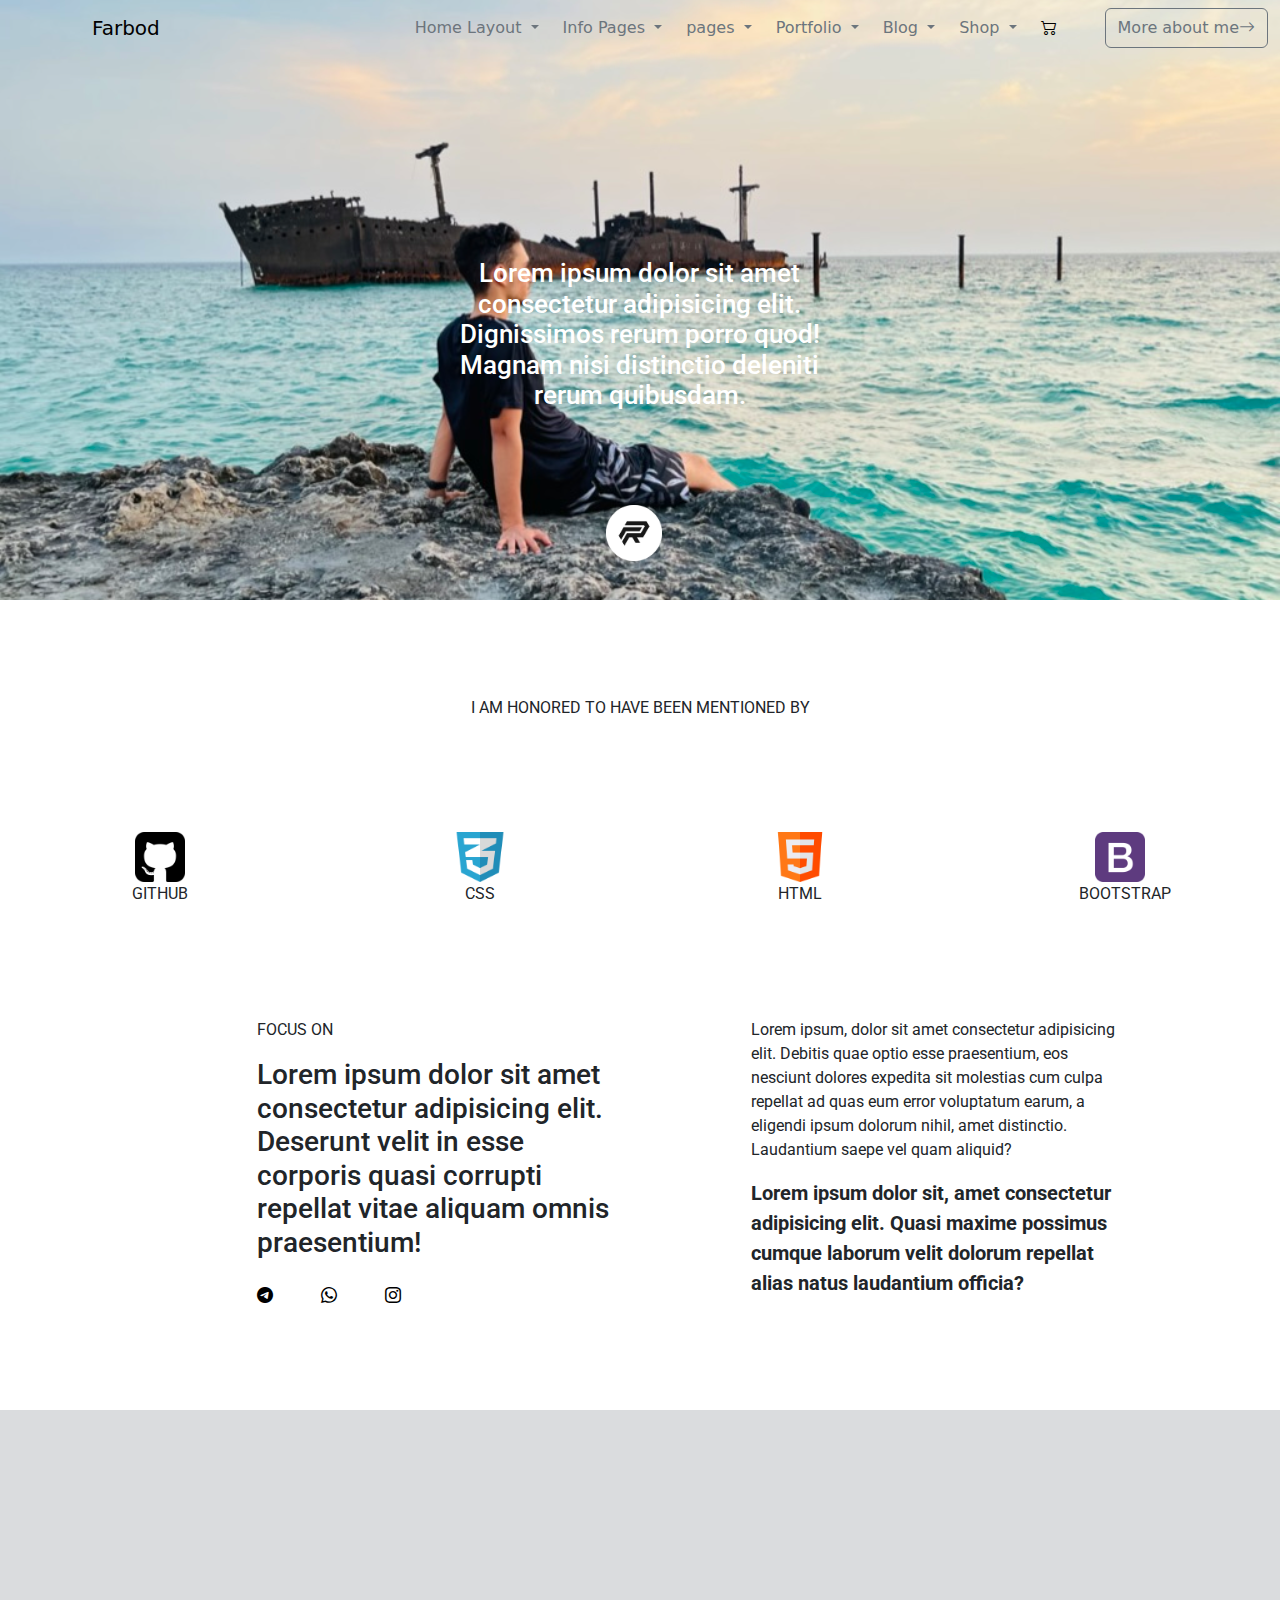
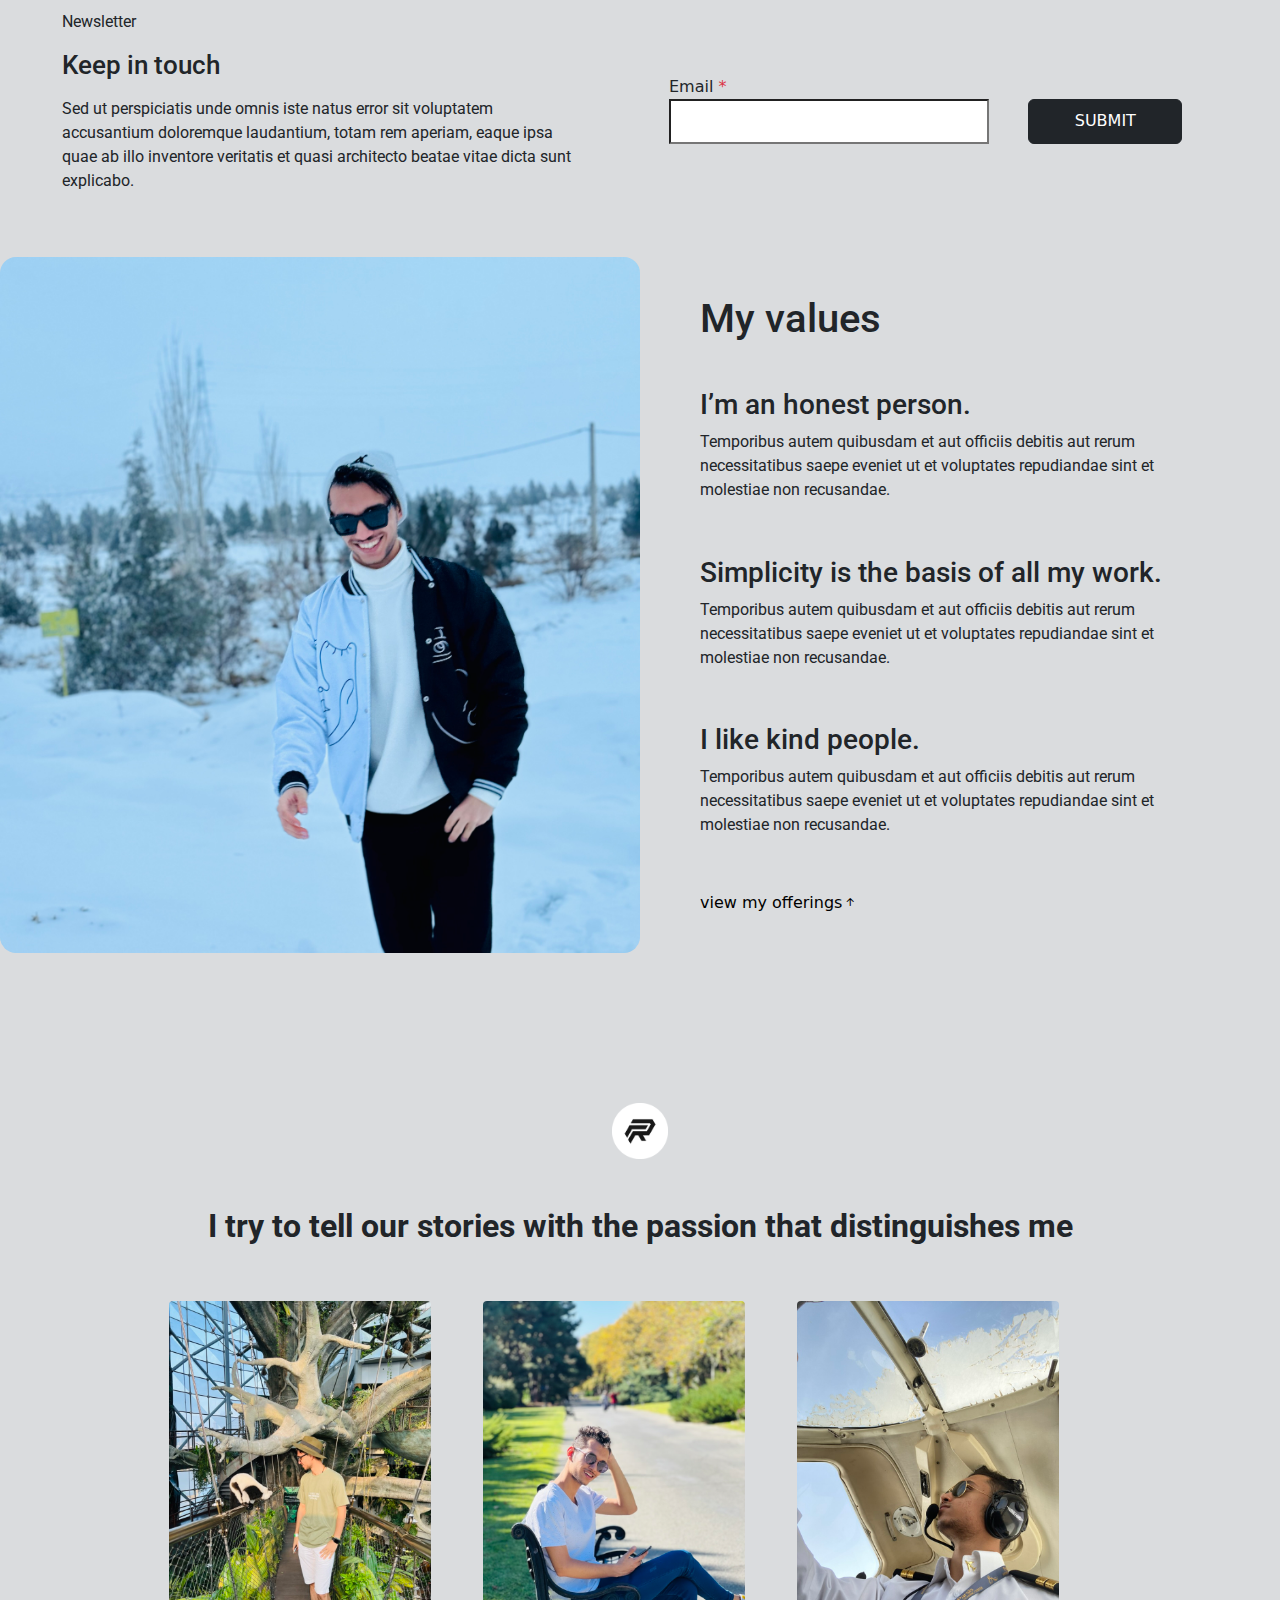
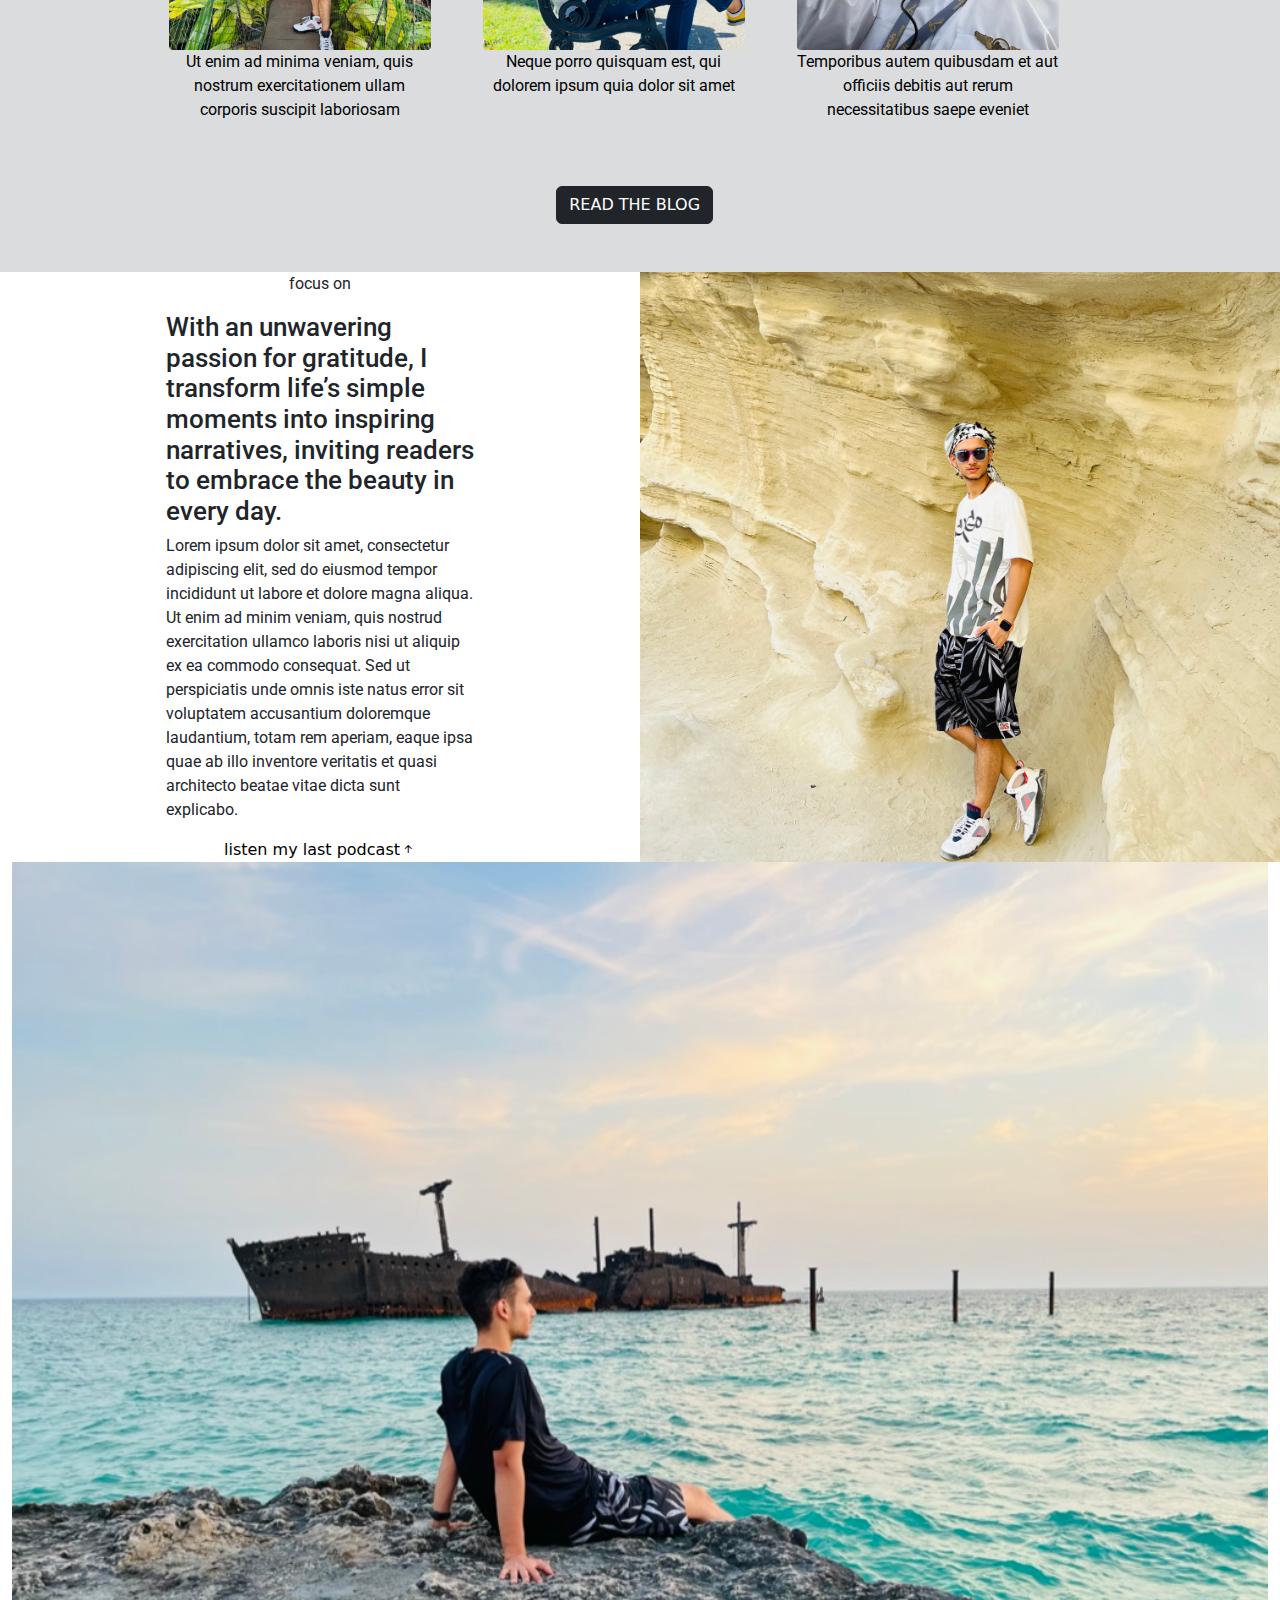
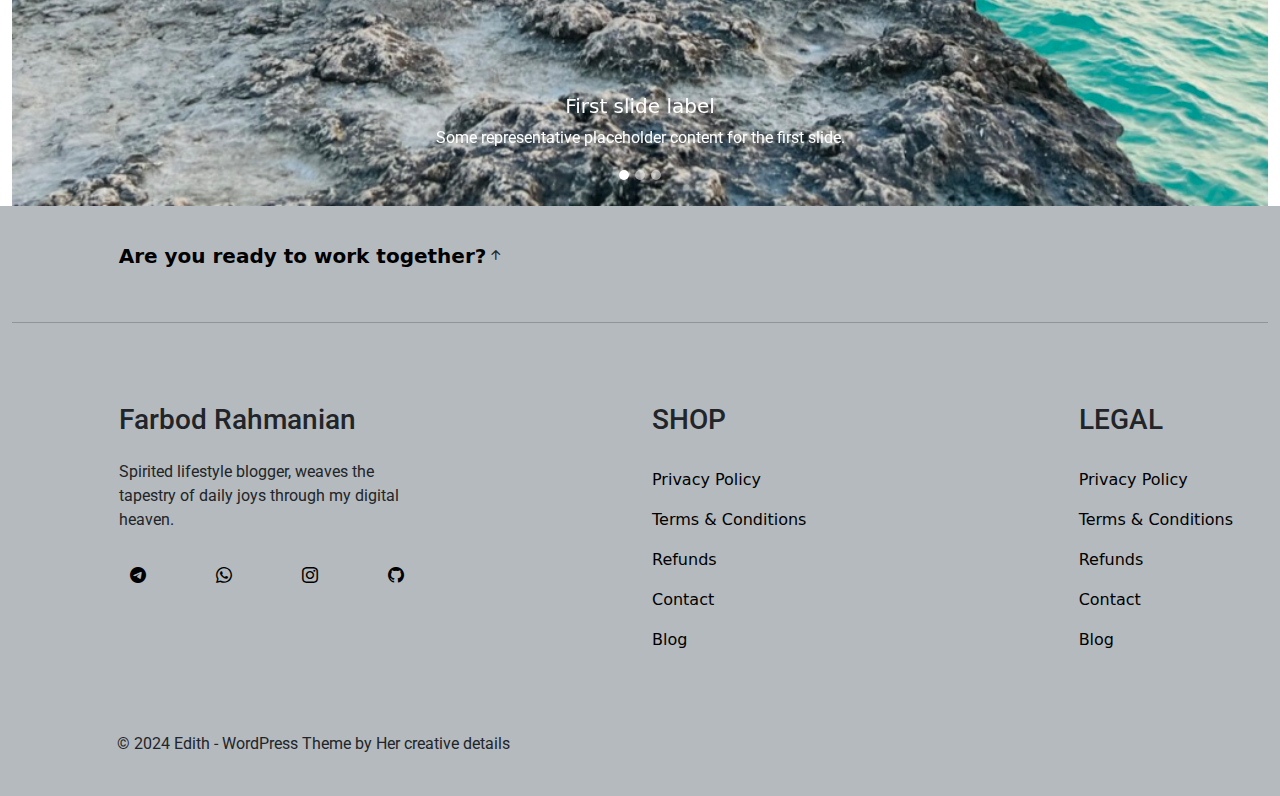
==== index.html @ 090a4eac "Edit Nav Section" ====
<!DOCTYPE html>
<html lang="en">

<head>
    <meta charset="UTF-8">
    <meta name="viewport" content="width=device-width, initial-scale=1.0">
    <title>Farbod</title>
    <link href="https://cdn.jsdelivr.net/npm/bootstrap@5.3.3/dist/css/bootstrap.min.css" rel="stylesheet"
        integrity="sha384-QWTKZyjpPEjISv5WaRU9OFeRpok6YctnYmDr5pNlyT2bRjXh0JMhjY6hW+ALEwIH" crossorigin="anonymous">
    <script src="https://cdn.jsdelivr.net/npm/bootstrap@5.3.3/dist/js/bootstrap.bundle.min.js"
        integrity="sha384-YvpcrYf0tY3lHB60NNkmXc5s9fDVZLESaAA55NDzOxhy9GkcIdslK1eN7N6jIeHz"
        crossorigin="anonymous"></script>
    <link rel="stylesheet" href="css/index.css">
    <link rel="preconnect" href="https://fonts.googleapis.com">
    <link rel="preconnect" href="https://fonts.gstatic.com" crossorigin>
    <link rel="stylesheet" href="https://cdn.jsdelivr.net/npm/bootstrap-icons@1.11.3/font/bootstrap-icons.min.css">
    <link
        href="https://fonts.googleapis.com/css2?family=Roboto:ital,wght@0,100;0,300;0,400;0,500;0,700;0,900;1,100;1,300;1,400;1,500;1,700;1,900&display=swap"
        rel="stylesheet">
</head>

<body>
    <div class="container-fluid px-0">
        <div class="row mx-0 img-background">
            <div class="col-12 px-0">
                <nav class="navbar navbar-expand-lg ">
                    <div class="container-fluid">
                        <a class="navbar-brand custom-margin" href="#">Farbod</a>
                        <button class="navbar-toggler" type="button" data-bs-toggle="collapse"
                            data-bs-target="#navbarSupportedContent" aria-controls="navbarSupportedContent"
                            aria-expanded="false" aria-label="Toggle navigation">
                            <span class="navbar-toggler-icon"></span>
                        </button>
                        <div class="collapse navbar-collapse" id="navbarSupportedContent">
                            <ul class="navbar-nav ms-auto mb-2 mb-lg-0">
                                <li class="nav-item dropdown">
                                    <a class="nav-link dropdown-toggle ms-2 text-secondary" href="#" role="button"
                                        data-bs-toggle="dropdown" aria-expanded="false">
                                        Home Layout
                                    </a>
                                    <ul class="dropdown-menu">
                                        <li><a class="dropdown-item" href="#">Home page(Template 1)</a></li>
                                        <li><a class="dropdown-item" href="#">Home page(Template 2)</a></li>
                                    </ul>
                                </li>
                                <li class="nav-item dropdown">
                                    <a class="nav-link dropdown-toggle ms-2 text-secondary" href="#" role="button"
                                        data-bs-toggle="dropdown" aria-expanded="false">
                                        Info Pages
                                    </a>
                                    <ul class="dropdown-menu">
                                        <li><a class="dropdown-item" href="#">About(Template 1)</a></li>
                                        <li><a class="dropdown-item" href="pages/page2.html">About(Template 2)</a></li>
                                        <li><a class="dropdown-item" href="#">Contact</a></li>
                                    </ul>
                                </li>
                                <li class="nav-item dropdown">
                                    <a class="nav-link dropdown-toggle ms-2 text-secondary" href="#" role="button"
                                        data-bs-toggle="dropdown" aria-expanded="false">
                                        pages
                                    </a>
                                    <ul class="dropdown-menu">
                                        <li><a class="dropdown-item" href="#">SERVICES</a></li>
                                        <li><a class="dropdown-item" href="#">Podcast</a></li>
                                        <li><a class="dropdown-item" href="#">Freebies</a></li>
                                        <li><a class="dropdown-item" href="#">Coming Soon</a></li>
                                        <li><a class="dropdown-item" href="#">FAQs</a></li>
                                        <li><a class="dropdown-item" href="#">Instagram Link</a></li>
                                        <li><a class="dropdown-item" href="#">Newsletter</a></li>
                                        <li><a class="dropdown-item" href="#">Testimonials</a></li>
                                        <li><a class="dropdown-item" href="#">Price List</a></li>
                                    </ul>
                                </li>
                                <li class="nav-item dropdown">
                                    <a class="nav-link dropdown-toggle ms-2 text-secondary" href="#" role="button"
                                        data-bs-toggle="dropdown" aria-expanded="false">
                                        Portfolio
                                    </a>
                                    <ul class="dropdown-menu">
                                        <li><a class="dropdown-item" href="#">Portfolio Archive Layout</a></li>
                                        <li><a class="dropdown-item" href="#">Single Project Layout</a></li>
                                    </ul>
                                </li>
                                <li class="nav-item dropdown">
                                    <a class="nav-link dropdown-toggle ms-2 text-secondary" href="#" role="button"
                                        data-bs-toggle="dropdown" aria-expanded="false">
                                        Blog
                                    </a>
                                    <ul class="dropdown-menu">
                                        <li><a class="dropdown-item" href="#">Post Archive Layout</a></li>
                                        <li><a class="dropdown-item" href="#">Single Post Layout</a></li>
                                    </ul>
                                </li>
                                <li class="nav-item dropdown">
                                    <a class="nav-link dropdown-toggle ms-2 text-secondary" href="#" role="button"
                                        data-bs-toggle="dropdown" aria-expanded="false">
                                        Shop
                                    </a>
                                    <ul class="dropdown-menu">
                                        <li><a class="dropdown-item" href="#">Product Archive Layout</a></li>
                                        <li><a class="dropdown-item" href="#">Single Product Layout</a></li>
                                        <li><a class="dropdown-item" href="#">My Account</a></li>
                                        <li><a class="dropdown-item" href="#">CheckOut</a></li>
                                        <li><a class="dropdown-item" href="#">Cart</a></li>
                                    </ul>
                                </li>
                                <a href="#" class="mt-2"><i class="bi bi-cart2 mt-2 ms-3"></i></a>
                                <button type="button" class="btn btn-outline-secondary ms-5">More about me<i
                                        class="bi bi-arrow-right"></i>
                                </button>
                            </ul>
                        </div>
                    </div>
                </nav>
            </div>
            <div class="col-4 offset-4 d-flex flex-column pt-5 justify-content-evenly">
                <h2 class="text-center text-white">Lorem ipsum
                    dolor sit amet consectetur adipisicing elit.
                    Dignissimos rerum
                    porro quod! Magnam nisi distinctio deleniti rerum quibusdam.
                </h2>
                <div class=" col-7 offset-5 pt-5">
                    <img src="images/2.png" class="img-logo">
                </div>
            </div>
        </div>
    </div>
    <div class="container-fluid">
        <div class="row d-flex justify-content-around text-center">
            <div class="col-12 py-5 my-5 text-center">
                <p class="text-center">I AM HONORED TO HAVE BEEN MENTIONED BY</p>
            </div>
            <div class="col-1">
                <img src="images/github-sign.png" class="icon-px px-icon">
                <p>GITHUB</p>
            </div>
            <div class="col-1 justify-content-center">
                <img src="images/text.png" class="icon-px px-icon">
                <p>CSS</p>
            </div>
            <div class="col-1">
                <img src="images/html.png" class="icon-px px-icon">
                <p>HTML</p>
            </div>
            <div class="col-1">
                <img src="images/bootstrap.png" class="icon-px px-icon">
                <p>BOOTSTRAP</p>
            </div>
        </div>
    </div>
    <div class="container-fluid">
        <div class="row px-5 py-5 my-5">
            <div class="col-4 offset-2">
                <p>FOCUS ON</p>
                <h3>Lorem ipsum dolor sit amet consectetur adipisicing elit. Deserunt velit in esse corporis quasi
                    corrupti repellat vitae aliquam omnis praesentium!</h3>
                <div class="col-12 d-flex">
                    <a href="#" class="mt-3 text-black"><i class="bi bi-telegram"></i></a>
                    <a href="#" class="ms-5 mt-3 text-black"><i class="bi bi-whatsapp"></i></a>
                    <a href="#" class="ms-5 mt-3 text-black"><i class="bi bi-instagram"></i></a>
                </div>
            </div>
            <div class="col-4 offset-1">
                <p>Lorem ipsum, dolor sit amet consectetur adipisicing elit. Debitis quae optio esse praesentium, eos
                    nesciunt dolores expedita sit molestias cum culpa repellat ad quas eum error voluptatum earum, a
                    eligendi ipsum dolorum nihil, amet distinctio. Laudantium saepe vel quam aliquid?</p>
                <p class="fw-bold fs-5">Lorem ipsum dolor sit, amet consectetur adipisicing elit. Quasi maxime possimus
                    cumque laborum velit dolorum repellat alias natus laudantium officia?</p>
            </div>
        </div>
    </div>
    <div class="container-fluid bg-secondary bg-opacity-25">
        <div class="row ">
            <div class="col-5 m-left mb-5 custom-margin1">
                <p>Newsletter</p>
                <h2 class="my-3">Keep in touch</h2>
                <p>Sed ut perspiciatis unde omnis iste natus error sit voluptatem accusantium doloremque laudantium,
                    totam rem aperiam, eaque ipsa quae ab illo inventore veritatis et quasi architecto beatae vitae
                    dicta sunt explicabo.</p>
            </div>
            <div class="col-6 d-flex justify-content-around align-items-center ms-5 mb-5 custom-margin1">
                <div class="col-6 ">
                    <label for="email-add">Email <span class="text-danger">*</span></label>
                    <input type="email" name="mailAddress" class="c-width" minlength="5" maxlength="30" id="email-add">
                </div>
                <div class="col-4">
                    <button type="button" class="btn btn-dark mt-4 w-75 c-width-b">SUBMIT</button>
                </div>
            </div>
            <div class="col-6 px-0"><img src="images/5.jpeg" class="w-100 rounded-4">
            </div>
            <div class="col-5 ms-5 d-flex flex-column justify-content-evenly">
                <div>
                    <h2 class="fs-1">My values</h2>
                </div>
                <div>
                    <h3>I’m an honest person.</h3>
                    <p>Temporibus autem quibusdam et aut officiis debitis aut rerum necessitatibus saepe eveniet ut et
                        voluptates repudiandae sint et molestiae non recusandae.</p>
                </div>
                <div>
                    <h3>Simplicity is the basis of all my work.</h3>
                    <p>Temporibus autem quibusdam et aut officiis debitis aut rerum necessitatibus saepe eveniet ut et
                        voluptates repudiandae sint et molestiae non recusandae.</p>
                </div>
                <div>
                    <h3>I like kind people.</h3>
                    <p>Temporibus autem quibusdam et aut officiis debitis aut rerum necessitatibus saepe eveniet ut et
                        voluptates repudiandae sint et molestiae non recusandae.</p>
                </div>
                <div>
                    <a href="#" class="text-black ">view my offerings<i class="bi bi-arrow-up-short"></i></a>
                </div>
            </div>
            <div class="col-12 d-flex justify-content-center m-t"><img src="images/2.png" class="img-logo"></div>
            <div class="col-12 d-flex justify-content-center mt-5">
                <h2 class="fs-2 fw-bold">I try to tell our stories with the passion that distinguishes me</h2>
            </div>
            <div class="col-12 d-flex text-center justify-content-center mt-5">
                <a href="#" class="col-3">
                    <article class="col-10">
                        <img src="images/6.jpeg" class="w-100 rounded-1">
                        <p>Ut enim ad minima veniam, quis nostrum exercitationem ullam corporis suscipit laboriosam</p>
                    </article>
                </a>
                <a href="#" class="col-3">
                    <article class="col-10">
                        <img src="images/7.jpeg" class="w-100 rounded-1">
                        <p>Neque porro quisquam est, qui dolorem ipsum quia dolor sit amet</p>
                    </article>
                </a>
                <a href="#" class="col-3">
                    <article class="col-10">
                        <img src="images/8.jpeg" class="w-100 rounded-1">
                        <p>Temporibus autem quibusdam et aut officiis debitis aut rerum necessitatibus saepe eveniet</p>
                    </article>
                </a>
            </div>
            <div class="col-11 d-flex justify-content-center m-5">
                <a class="btn btn-dark" href="#" role="button">READ THE BLOG</a>
            </div>
        </div>
    </div>
    <div class="container-fluid">
        <div class="row">
            <div class="col-6 d-flex flex-column justify-content-center my-auto">
                <div class="d-flex justify-content-center">
                    <p>focus on</p>
                </div>
                <div class="d-flex justify-content-center">
                    <h2 class="col-6 ">With an unwavering passion for gratitude, I transform life’s simple moments into
                        inspiring narratives, inviting readers to embrace the beauty in every day.</h2>
                </div>
                <div class="d-flex justify-content-center">
                    <p class="col-6 ">Lorem ipsum dolor sit amet, consectetur adipiscing elit, sed do eiusmod tempor
                        incididunt ut labore et dolore magna aliqua. Ut enim ad minim veniam, quis nostrud exercitation
                        ullamco laboris nisi ut aliquip ex ea commodo consequat. Sed ut perspiciatis unde omnis iste
                        natus error sit voluptatem accusantium doloremque laudantium, totam rem aperiam, eaque ipsa quae
                        ab illo inventore veritatis et quasi architecto beatae vitae dicta sunt explicabo.</p>
                </div>
                <div class="d-flex justify-content-center"><a href="#">listen my last podcast<i
                            class="bi bi-arrow-up-short"></i></a></div>
            </div>
            <div class="col-6 bg-img"></div>
        </div>
    </div>
    <div class="container-fluid">
        <div class="row">
            <div class="col">
                <!-- <div class="col-12 d-flex  position-absolute text-center justify-content-center z-1">
                    <h3>KEY WORD</h3>
                </div> -->

                <div id="carouselExampleCaptions" class="carousel slide">
                    <div class="carousel-indicators">
                        <button type="button" data-bs-target="#carouselExampleCaptions" data-bs-slide-to="0"
                            aria-current="true" aria-label="Slide 1" class="circle-but active"></button>
                        <button type="button" data-bs-target="#carouselExampleCaptions" data-bs-slide-to="1"
                            aria-label="Slide 2" class="circle-but"></button>
                        <button type="button" data-bs-target="#carouselExampleCaptions" data-bs-slide-to="2"
                            aria-label="Slide 3" class="circle-but"></button>
                    </div>
                    <div class="carousel-inner">
                        <img src="images/1.jpeg" class="d-flex position-relative w-100">

                        <div class="carousel-item active">
                            <div class="carousel-caption d-none d-md-block">
                                <h5>First slide label</h5>
                                <p>Some representative placeholder content for the first slide.</p>
                            </div>
                        </div>
                        <div class="carousel-item">
                            <div class="carousel-caption d-none d-md-block">
                                <h5>Second slide label</h5>
                                <p>Some representative placeholder content for the second slide.</p>
                            </div>
                        </div>
                        <div class="carousel-item">
                            <div class="carousel-caption d-none d-md-block">
                                <h5>Third slide label</h5>
                                <p>Some representative placeholder content for the third slide.</p>
                            </div>
                        </div>
                    </div>
                </div>
            </div>
        </div>
    </div>
    <footer>
        <div class="container-fluid bg-secondary bg-opacity-50 ">
            <div class="row custom-h">
                <div class="col-10 offset-1 d-flex align-items-center">
                    <a href="#" class="fs-5 fw-bold">Are you ready to work together?
                    </a><i class="bi bi-arrow-up-short fs-5"></i>
                </div>
            </div>
            <hr>
            <div class="row padding-custom2">
                <div class="col-3 offset-1">
                    <h3 class="pb-3">Farbod Rahmanian</h3>
                    <p>Spirited lifestyle blogger, weaves the tapestry of daily joys through my digital heaven.</p>
                    <div class="col-12 d-flex justify-content-around">
                        <a href="#" class="mt-3 text-black"><i class="bi bi-telegram"></i></a>
                        <a href="#" class="ms-5 mt-3 text-black"><i class="bi bi-whatsapp"></i></a>
                        <a href="#" class="ms-5 mt-3 text-black"><i class="bi bi-instagram"></i></a>
                        <a href="#" class="ms-5 mt-3 text-black"><i class="bi bi-github"></i></a>
                    </div>
                </div>
                <div class="col-2 offset-2 d-flex flex-column">
                    <h3 class="pb-4">SHOP</h3>
                    <a href="#" class="pb-3">Privacy Policy</a>
                    <a href="#" class="pb-3">Terms & Conditions</a>
                    <a href="#" class="pb-3">Refunds</a>
                    <a href="#" class="pb-3">Contact</a>
                    <a href="#" class="pb-3">Blog</a>
                </div>
                <div class="col-2 offset-2 d-flex flex-column">
                    <h3 class="pb-4">LEGAL</h3>
                    <a href="#" class="pb-3">Privacy Policy</a>
                    <a href="#" class="pb-3">Terms & Conditions</a>
                    <a href="#" class="pb-3">Refunds</a>
                    <a href="#" class="pb-3">Contact</a>
                    <a href="#" class="pb-3">Blog</a>
                </div>
            </div>
            <div class="col-10 offset-1 pb-4">
                <p>© 2024 Edith - WordPress Theme by Her creative details</p>
            </div>
        </div>
    </footer>
</body>

</html>
---- css/index.css ----
a {
    text-decoration: none;
    color: rgb(0, 0, 0);
}

* {
    background-size: cover;
    background-position: center;
}
.img-background {
    background-image: url("../images/1.jpeg");
    height: 600px;
}

.img-logo {
    width: 56px;
}

h2 {
    font-size: calc(14px + 0.9vw);
}

h2,
h3,
p {
    font-family: "Roboto", sans-serif;
}

.custom-margin {
    margin-left: 80px;
}

.px-icon {
    height: 50px;
}
.px-icon1{
    height: 30px;
}
.custom-margin1 {
    margin-top: 200px;
}

.m-t {
    margin-top: 150px;
}

.m-left {
    margin-left: 50px;
}

.c-width {
    width: calc(25vw);
    height: 45px;
}

.c-width-b {
    height: 45px;
}

.bg-img {
    background-image: url("../images/9.jpg");
}
.circle-but{
    width: 10px !important;
    height: 10px !important;
    border-radius: 50%;
    background-color: rgb(255, 255, 255);
    opacity: 100%;
}
.padding-custom{
    padding: 120px;   
}
.padding-custom1{
    padding-top: 100px;
}
.padding-custom2{
    padding: 64px 0px;
}
.font-size-custom{
    font-size: calc(32px + 2vw);
}
.custom-font-size{
    font-size: 8px;
}
.custom-h{
    height: 100px;
}
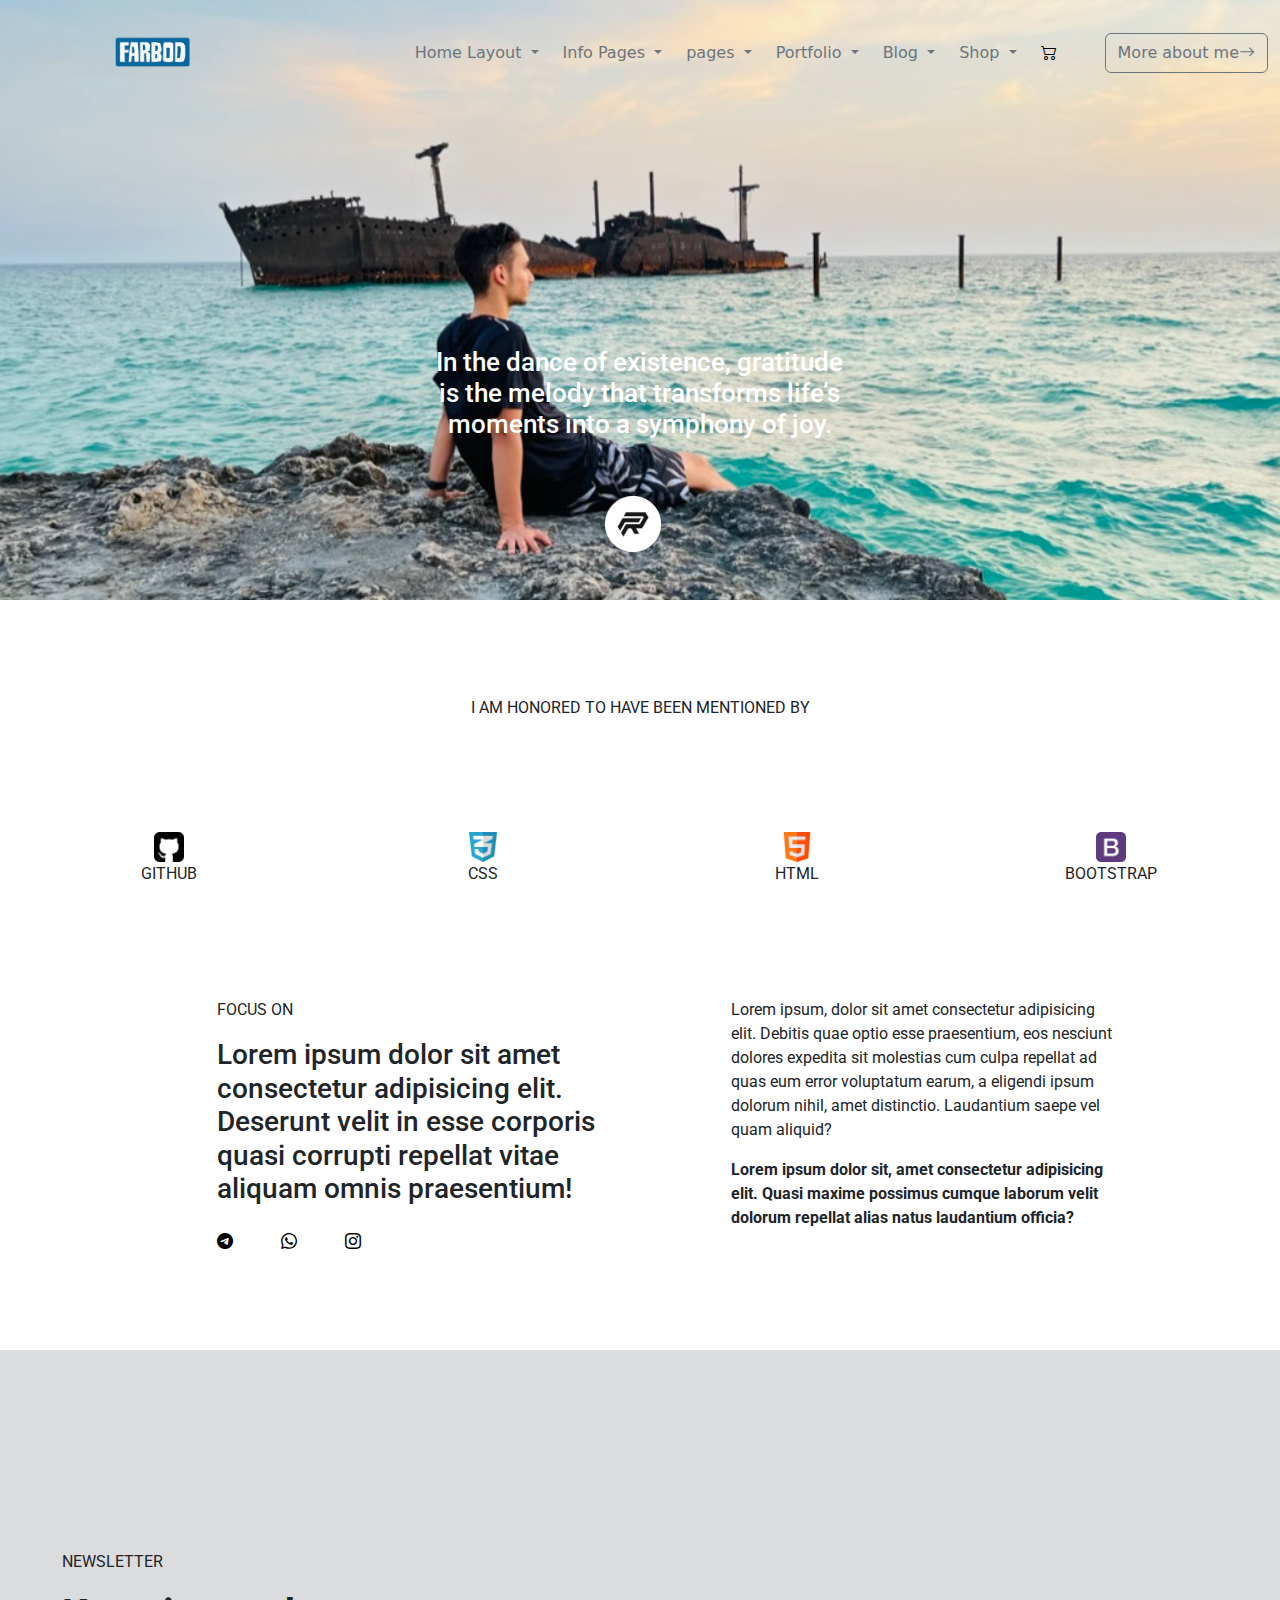
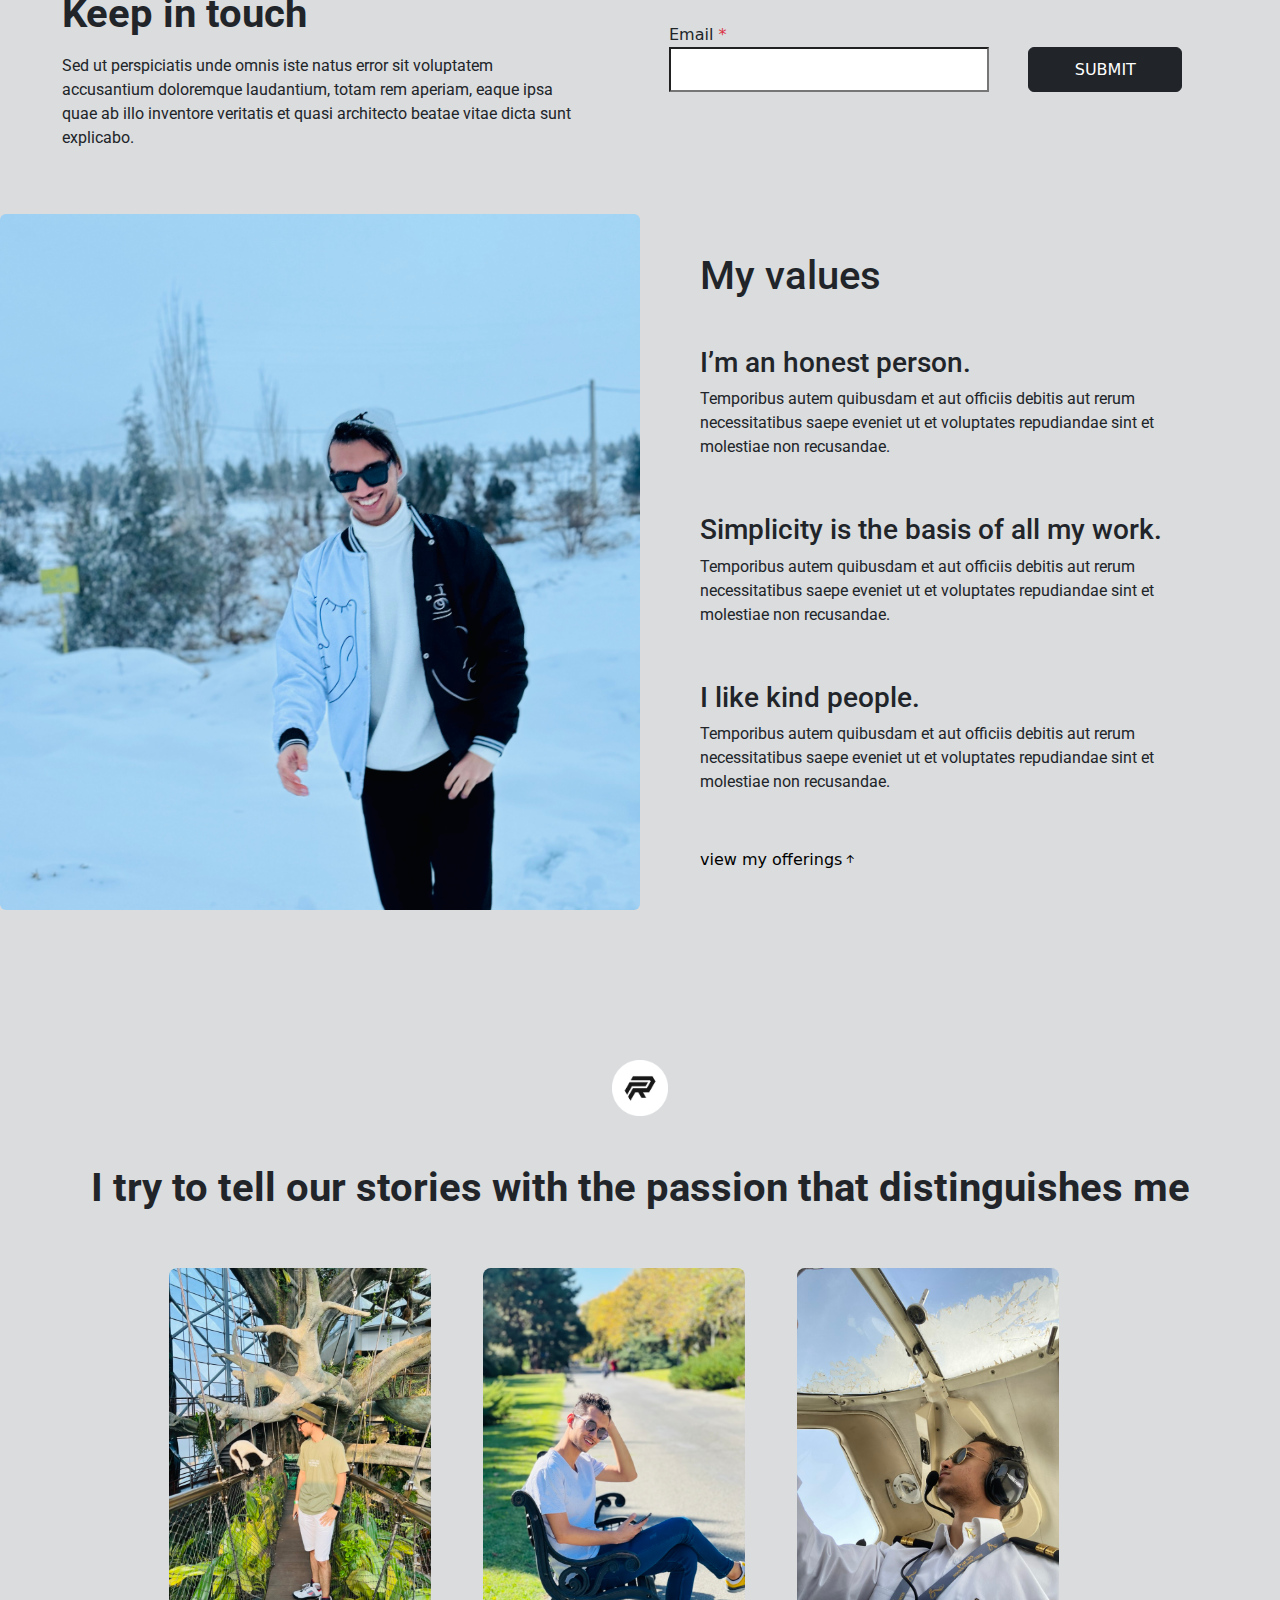
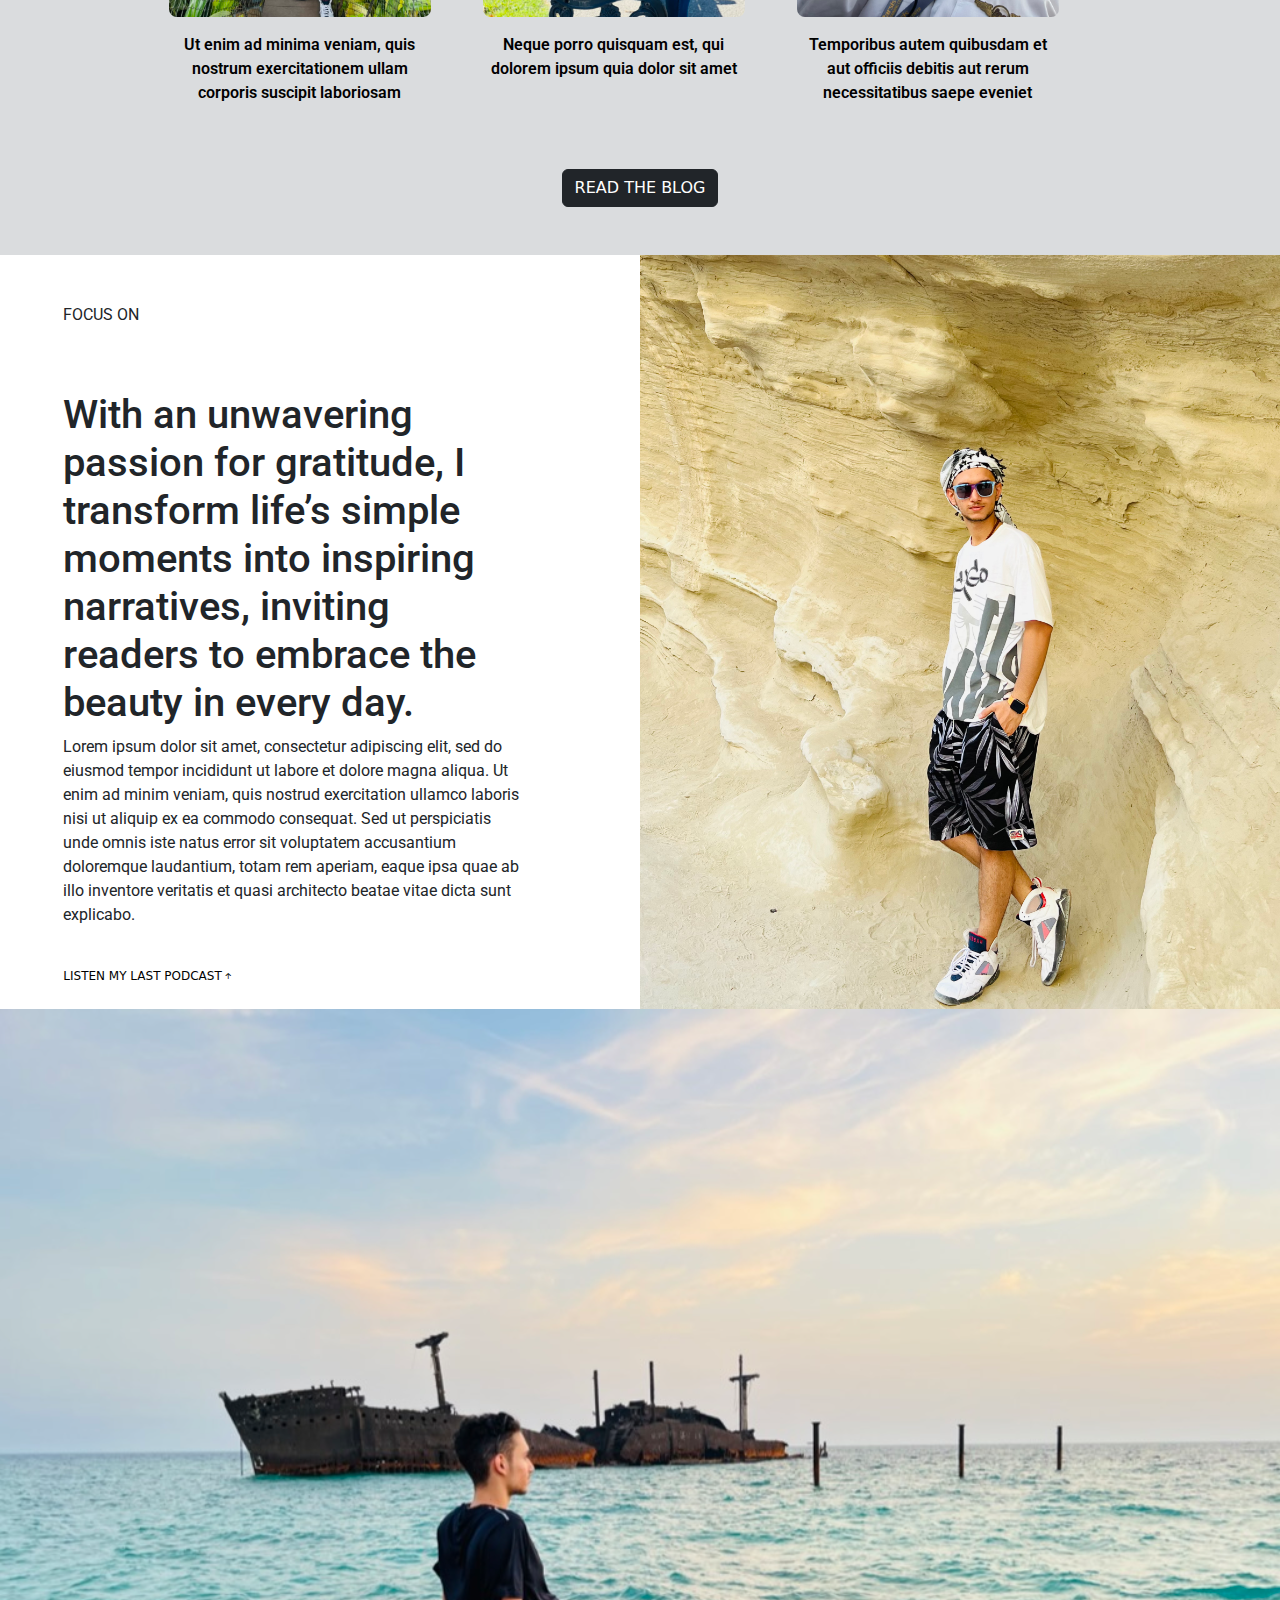
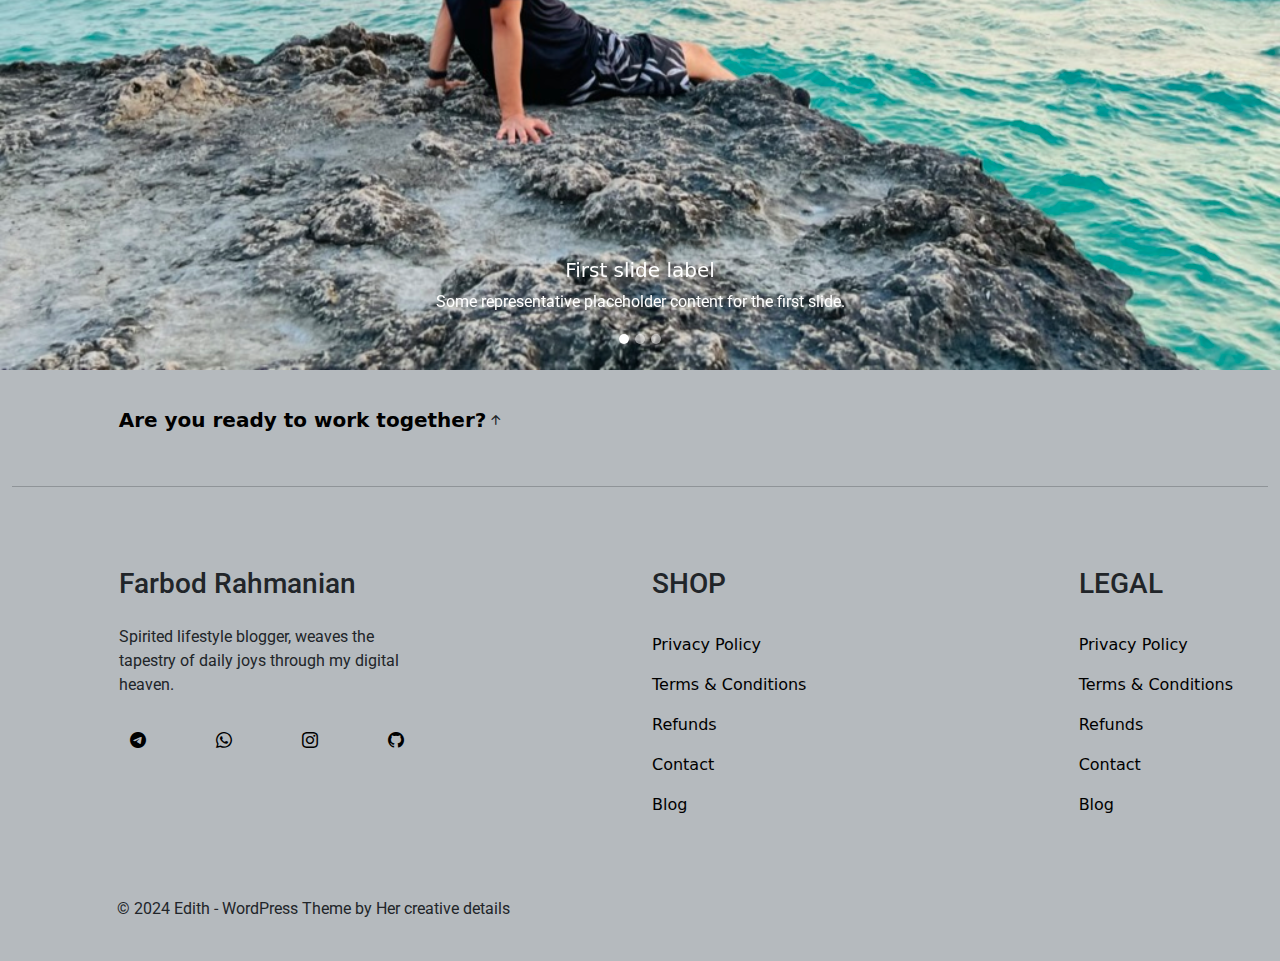
==== commit 83600781: "Edit for Mobile size" ====
--- a/index.html
+++ b/index.html
@@ -25,7 +25,8 @@
             <div class="col-12 px-0">
                 <nav class="navbar navbar-expand-lg ">
                     <div class="container-fluid">
-                        <a class="navbar-brand custom-margin" href="#">Farbod</a>
+                        <a class="navbar-brand custom-margin" href="#"><img src="images/Name-logo.png"
+                                class="logo-pix"></a>
                         <button class="navbar-toggler" type="button" data-bs-toggle="collapse"
                             data-bs-target="#navbarSupportedContent" aria-controls="navbarSupportedContent"
                             aria-expanded="false" aria-label="Toggle navigation">
@@ -113,14 +114,16 @@
                     </div>
                 </nav>
             </div>
-            <div class="col-4 offset-4 d-flex flex-column pt-5 justify-content-evenly">
-                <h2 class="text-center text-white">Lorem ipsum
-                    dolor sit amet consectetur adipisicing elit.
-                    Dignissimos rerum
-                    porro quod! Magnam nisi distinctio deleniti rerum quibusdam.
-                </h2>
-                <div class=" col-7 offset-5 pt-5">
-                    <img src="images/2.png" class="img-logo">
+            <div class="col-12 d-flex flex-column pt-5 justify-content-evenly">
+                <div class="col-4 offset-4">
+                    <h2 class="text-center text-white">In the dance of existence, gratitude is the melody that
+                        transforms life’s moments into a symphony of joy.
+                    </h2>
+                </div>
+                <div class="col-4 offset-sm-4 offset-3">
+                    <div class=" col-7 offset-5 ">
+                        <img src="images/2.png" class="img-logo">
+                    </div>
                 </div>
             </div>
         </div>
@@ -130,143 +133,145 @@
             <div class="col-12 py-5 my-5 text-center">
                 <p class="text-center">I AM HONORED TO HAVE BEEN MENTIONED BY</p>
             </div>
-            <div class="col-1">
-                <img src="images/github-sign.png" class="icon-px px-icon">
-                <p>GITHUB</p>
-            </div>
-            <div class="col-1 justify-content-center">
-                <img src="images/text.png" class="icon-px px-icon">
-                <p>CSS</p>
-            </div>
-            <div class="col-1">
-                <img src="images/html.png" class="icon-px px-icon">
-                <p>HTML</p>
-            </div>
-            <div class="col-1">
-                <img src="images/bootstrap.png" class="icon-px px-icon">
-                <p>BOOTSTRAP</p>
+            <div class="col-12 d-flex justify-content-around flex-wrap">
+                <div class="col-md-2 col-6">
+                    <img src="images/github-sign.png" class="px-icon">
+                    <p>GITHUB</p>
+                </div>
+                <div class="col-md-2 col-6">
+                    <img src="images/text.png" class="px-icon">
+                    <p>CSS</p>
+                </div>
+                <div class="col-md-2 col-6">
+                    <img src="images/html.png" class="px-icon">
+                    <p>HTML</p>
+                </div>
+                <div class="col-md-2 col-6">
+                    <img src="images/bootstrap.png" class="px-icon">
+                    <p>BOOTSTRAP</p>
+                </div>
             </div>
         </div>
     </div>
     <div class="container-fluid">
-        <div class="row px-5 py-5 my-5">
-            <div class="col-4 offset-2">
+        <div class="row p-md-5 ps-4 ps-md-0 my-5 d-md-flex d-block ">
+            <div class="col-md-4 col-12 offset-md-2 pb-5 pb-md-0">
                 <p>FOCUS ON</p>
                 <h3>Lorem ipsum dolor sit amet consectetur adipisicing elit. Deserunt velit in esse corporis quasi
                     corrupti repellat vitae aliquam omnis praesentium!</h3>
-                <div class="col-12 d-flex">
+                <div class="col-12 d-flex justify-content-around justify-content-md-start">
                     <a href="#" class="mt-3 text-black"><i class="bi bi-telegram"></i></a>
                     <a href="#" class="ms-5 mt-3 text-black"><i class="bi bi-whatsapp"></i></a>
                     <a href="#" class="ms-5 mt-3 text-black"><i class="bi bi-instagram"></i></a>
                 </div>
             </div>
-            <div class="col-4 offset-1">
+            <div class="col-md-4 col-12 offset-md-1 ">
                 <p>Lorem ipsum, dolor sit amet consectetur adipisicing elit. Debitis quae optio esse praesentium, eos
                     nesciunt dolores expedita sit molestias cum culpa repellat ad quas eum error voluptatum earum, a
                     eligendi ipsum dolorum nihil, amet distinctio. Laudantium saepe vel quam aliquid?</p>
-                <p class="fw-bold fs-5">Lorem ipsum dolor sit, amet consectetur adipisicing elit. Quasi maxime possimus
+                <p class="fw-bold ">Lorem ipsum dolor sit, amet consectetur adipisicing elit. Quasi maxime possimus
                     cumque laborum velit dolorum repellat alias natus laudantium officia?</p>
             </div>
         </div>
     </div>
     <div class="container-fluid bg-secondary bg-opacity-25">
         <div class="row ">
-            <div class="col-5 m-left mb-5 custom-margin1">
-                <p>Newsletter</p>
-                <h2 class="my-3">Keep in touch</h2>
+            <div class="col-md-5 col-12 m-left mb-5 custom-margin1">
+                <p class="text-uppercase">Newsletter</p>
+                <h2 class="my-3 pb-4 pb-md-0 fs-1 fw-bold">Keep in touch</h2>
                 <p>Sed ut perspiciatis unde omnis iste natus error sit voluptatem accusantium doloremque laudantium,
                     totam rem aperiam, eaque ipsa quae ab illo inventore veritatis et quasi architecto beatae vitae
                     dicta sunt explicabo.</p>
             </div>
-            <div class="col-6 d-flex justify-content-around align-items-center ms-5 mb-5 custom-margin1">
-                <div class="col-6 ">
-                    <label for="email-add">Email <span class="text-danger">*</span></label>
+            <div class="col-md-6 col-12 d-flex justify-content-around align-items-center ms-md-5 mb-md-5 custom-margin2 flex-wrap">
+                <div class="col-md-6 col-12 d-block">
+                    <label class="col-12" for="email-add">Email <span class="text-danger">*</span></label>
                     <input type="email" name="mailAddress" class="c-width" minlength="5" maxlength="30" id="email-add">
                 </div>
-                <div class="col-4">
-                    <button type="button" class="btn btn-dark mt-4 w-75 c-width-b">SUBMIT</button>
-                </div>
-            </div>
-            <div class="col-6 px-0"><img src="images/5.jpeg" class="w-100 rounded-4">
-            </div>
-            <div class="col-5 ms-5 d-flex flex-column justify-content-evenly">
-                <div>
+                <div class="col-md-4 col-12">
+                    <button type="button" class="btn btn-dark mt-4 c-width-b ">SUBMIT</button>
+                </div>
+            </div>
+            <div class="col-md-6 col-10 offset-1 offset-md-0 px-0 py-5 py-md-0 my-5 my-md-0"><img src="images/5.jpeg" class="w-100 rounded-2">
+            </div>
+            <div class="col-10 offset-1 offset-md-0 col-md-5 ms-md-5 d-flex flex-column justify-content-evenly">
+                <div class="pb-5 pb-md-0">
                     <h2 class="fs-1">My values</h2>
                 </div>
-                <div>
-                    <h3>I’m an honest person.</h3>
+                <div class="pb-5 pb-md-0">
+                    <h3 class="pb-3 pb-md-0">I’m an honest person.</h3>
                     <p>Temporibus autem quibusdam et aut officiis debitis aut rerum necessitatibus saepe eveniet ut et
                         voluptates repudiandae sint et molestiae non recusandae.</p>
                 </div>
-                <div>
-                    <h3>Simplicity is the basis of all my work.</h3>
+                <div class="pb-5 pb-md-0">
+                    <h3 class="pb-3 pb-md-0">Simplicity is the basis of all my work.</h3>
                     <p>Temporibus autem quibusdam et aut officiis debitis aut rerum necessitatibus saepe eveniet ut et
                         voluptates repudiandae sint et molestiae non recusandae.</p>
                 </div>
-                <div>
-                    <h3>I like kind people.</h3>
+                <div class="pb-5 pb-md-0">
+                    <h3 class="pb-3 pb-md-0">I like kind people.</h3>
                     <p>Temporibus autem quibusdam et aut officiis debitis aut rerum necessitatibus saepe eveniet ut et
                         voluptates repudiandae sint et molestiae non recusandae.</p>
                 </div>
-                <div>
+                <div class="pb-5 pb-md-0">
                     <a href="#" class="text-black ">view my offerings<i class="bi bi-arrow-up-short"></i></a>
                 </div>
             </div>
             <div class="col-12 d-flex justify-content-center m-t"><img src="images/2.png" class="img-logo"></div>
-            <div class="col-12 d-flex justify-content-center mt-5">
-                <h2 class="fs-2 fw-bold">I try to tell our stories with the passion that distinguishes me</h2>
-            </div>
-            <div class="col-12 d-flex text-center justify-content-center mt-5">
-                <a href="#" class="col-3">
-                    <article class="col-10">
-                        <img src="images/6.jpeg" class="w-100 rounded-1">
-                        <p>Ut enim ad minima veniam, quis nostrum exercitationem ullam corporis suscipit laboriosam</p>
+            <div class="col-10 offset-1 offset-md-0 col-md-12 d-flex justify-content-center mt-md-5 mt-4 text-center">
+                <h2 class="fs-1 fw-bold">I try to tell our stories with the passion that distinguishes me</h2>
+            </div>
+            <div class="col-12 d-flex text-center justify-content-center flex-wrap mt-5">
+                <a href="#" class="col-md-3 col-10 offset-1 offset-md-0">
+                    <article class="col-md-10 col-11">
+                        <img src="images/6.jpeg" class="w-100 rounded-3">
+                        <p class="fw-semibold text-center pt-3">Ut enim ad minima veniam, quis nostrum exercitationem ullam corporis suscipit laboriosam</p>
                     </article>
                 </a>
-                <a href="#" class="col-3">
-                    <article class="col-10">
-                        <img src="images/7.jpeg" class="w-100 rounded-1">
-                        <p>Neque porro quisquam est, qui dolorem ipsum quia dolor sit amet</p>
+                <a href="#" class="col-md-3 col-10 offset-1 offset-md-0">
+                    <article class="col-md-10 col-11">
+                        <img src="images/7.jpeg" class="w-100 rounded-3">
+                        <p class="fw-semibold text-center pt-3">Neque porro quisquam est, qui dolorem ipsum quia dolor sit amet</p>
                     </article>
                 </a>
-                <a href="#" class="col-3">
-                    <article class="col-10">
-                        <img src="images/8.jpeg" class="w-100 rounded-1">
-                        <p>Temporibus autem quibusdam et aut officiis debitis aut rerum necessitatibus saepe eveniet</p>
+                <a href="#" class="col-md-3 col-10 offset-1 offset-md-0">
+                    <article class="col-md-10 col-11">
+                        <img src="images/8.jpeg" class="w-100 rounded-3">
+                        <p class="fw-semibold text-center pt-3">Temporibus autem quibusdam et aut officiis debitis aut rerum necessitatibus saepe eveniet</p>
                     </article>
                 </a>
             </div>
-            <div class="col-11 d-flex justify-content-center m-5">
+            <div class="col-12 d-flex justify-content-center py-5">
                 <a class="btn btn-dark" href="#" role="button">READ THE BLOG</a>
             </div>
         </div>
     </div>
     <div class="container-fluid">
         <div class="row">
-            <div class="col-6 d-flex flex-column justify-content-center my-auto">
-                <div class="d-flex justify-content-center">
-                    <p>focus on</p>
-                </div>
-                <div class="d-flex justify-content-center">
-                    <h2 class="col-6 ">With an unwavering passion for gratitude, I transform life’s simple moments into
+            <div class="col-md-6 col-12 d-flex flex-column flex-wrap justify-content-center my-auto order-2 order-md-first">
+                <div class="col-10 offset-1 col-md-12  d-flex justify-content-start">
+                    <p class="text-uppercase py-5">focus on</p>
+                </div>
+                <div class="col-10 offset-1 col-md-12  d-flex justify-content-start">
+                    <h2 class="col-md-9 col-12 fs-1 ">With an unwavering passion for gratitude, I transform life’s simple moments into
                         inspiring narratives, inviting readers to embrace the beauty in every day.</h2>
                 </div>
-                <div class="d-flex justify-content-center">
-                    <p class="col-6 ">Lorem ipsum dolor sit amet, consectetur adipiscing elit, sed do eiusmod tempor
+                <div class="col-10 offset-1 col-md-12  d-flex justify-content-start">
+                    <p class="col-md-9 col-12 ">Lorem ipsum dolor sit amet, consectetur adipiscing elit, sed do eiusmod tempor
                         incididunt ut labore et dolore magna aliqua. Ut enim ad minim veniam, quis nostrud exercitation
                         ullamco laboris nisi ut aliquip ex ea commodo consequat. Sed ut perspiciatis unde omnis iste
                         natus error sit voluptatem accusantium doloremque laudantium, totam rem aperiam, eaque ipsa quae
                         ab illo inventore veritatis et quasi architecto beatae vitae dicta sunt explicabo.</p>
                 </div>
-                <div class="d-flex justify-content-center"><a href="#">listen my last podcast<i
+                <div class="col-10 offset-1 col-md-12  d-flex justify-content-start py-4"><a href="#" class="text-uppercase font-custom1">listen my last podcast<i
                             class="bi bi-arrow-up-short"></i></a></div>
             </div>
-            <div class="col-6 bg-img"></div>
+            <div class="col-md-6 col-12 bg-img order-first order-md-2"></div>
         </div>
     </div>
     <div class="container-fluid">
         <div class="row">
-            <div class="col">
+            <div class="col px-0">
                 <!-- <div class="col-12 d-flex  position-absolute text-center justify-content-center z-1">
                     <h3>KEY WORD</h3>
                 </div> -->
@@ -309,33 +314,33 @@
     <footer>
         <div class="container-fluid bg-secondary bg-opacity-50 ">
             <div class="row custom-h">
-                <div class="col-10 offset-1 d-flex align-items-center">
+                <div class="col-10 offset-1 d-flex align-items-center justify-content-center justify-content-md-start">
                     <a href="#" class="fs-5 fw-bold">Are you ready to work together?
                     </a><i class="bi bi-arrow-up-short fs-5"></i>
                 </div>
             </div>
             <hr>
             <div class="row padding-custom2">
-                <div class="col-3 offset-1">
-                    <h3 class="pb-3">Farbod Rahmanian</h3>
+                <div class="col-md-3 offset-md-1  col-10 offset-1">
+                    <h3 class=" pb-3">Farbod Rahmanian</h3>
                     <p>Spirited lifestyle blogger, weaves the tapestry of daily joys through my digital heaven.</p>
-                    <div class="col-12 d-flex justify-content-around">
+                    <div class="col-12 d-flex justify-content-md-around justify-content-start">
                         <a href="#" class="mt-3 text-black"><i class="bi bi-telegram"></i></a>
                         <a href="#" class="ms-5 mt-3 text-black"><i class="bi bi-whatsapp"></i></a>
                         <a href="#" class="ms-5 mt-3 text-black"><i class="bi bi-instagram"></i></a>
                         <a href="#" class="ms-5 mt-3 text-black"><i class="bi bi-github"></i></a>
                     </div>
                 </div>
-                <div class="col-2 offset-2 d-flex flex-column">
-                    <h3 class="pb-4">SHOP</h3>
+                <div class="col-md-2 offset-md-2 col-10 offset-2 d-flex flex-column custom-pad ">
+                    <h3 class=" pb-4">SHOP</h3>
                     <a href="#" class="pb-3">Privacy Policy</a>
                     <a href="#" class="pb-3">Terms & Conditions</a>
                     <a href="#" class="pb-3">Refunds</a>
                     <a href="#" class="pb-3">Contact</a>
                     <a href="#" class="pb-3">Blog</a>
                 </div>
-                <div class="col-2 offset-2 d-flex flex-column">
-                    <h3 class="pb-4">LEGAL</h3>
+                <div class="col-md-2 offset-md-2 col-10 offset-2 d-flex flex-column  custom-pad">
+                    <h3 class=" pb-4">LEGAL</h3>
                     <a href="#" class="pb-3">Privacy Policy</a>
                     <a href="#" class="pb-3">Terms & Conditions</a>
                     <a href="#" class="pb-3">Refunds</a>
@@ -343,7 +348,7 @@
                     <a href="#" class="pb-3">Blog</a>
                 </div>
             </div>
-            <div class="col-10 offset-1 pb-4">
+            <div class="col-md-10 offset-md-1 col-10 offset-1 pb-4">
                 <p>© 2024 Edith - WordPress Theme by Her creative details</p>
             </div>
         </div>
--- a/css/index.css
+++ b/css/index.css
@@ -7,6 +7,9 @@
     background-size: cover;
     background-position: center;
 }
+.logo-pix{
+    height: 80px;
+}
 .img-background {
     background-image: url("../images/1.jpeg");
     height: 600px;
@@ -14,6 +17,9 @@
 
 .img-logo {
     width: 56px;
+}
+.font-size-custom1{
+    font-size: 2px;
 }
 
 h2 {
@@ -31,12 +37,15 @@
 }
 
 .px-icon {
-    height: 50px;
+    height: 30px;
 }
 .px-icon1{
     height: 30px;
 }
 .custom-margin1 {
+    margin-top: 200px;
+}
+.custom-margin2 {
     margin-top: 200px;
 }
 
@@ -54,6 +63,7 @@
 }
 
 .c-width-b {
+    width: 75%;
     height: 45px;
 }
 
@@ -85,3 +95,31 @@
 .custom-h{
     height: 100px;
 }
+.font-custom1{
+    font-size: 12px;
+}
+@media all and (max-width:767px){
+    .custom-margin1 {
+        margin-top: 96px;
+    }
+    .m-left{
+        margin-left: 0px;
+    }
+    .custom-margin2 {
+        margin-top: 0px;
+    }
+    .c-width {
+        width: 100%;
+        height: 45px;
+    }
+    .c-width-b {
+        width: 100%;
+        height: 45px;
+    }
+    .bg-img {
+        height: 300px;
+    }
+    .custom-pad{
+        padding-top: 120px;
+    }
+}
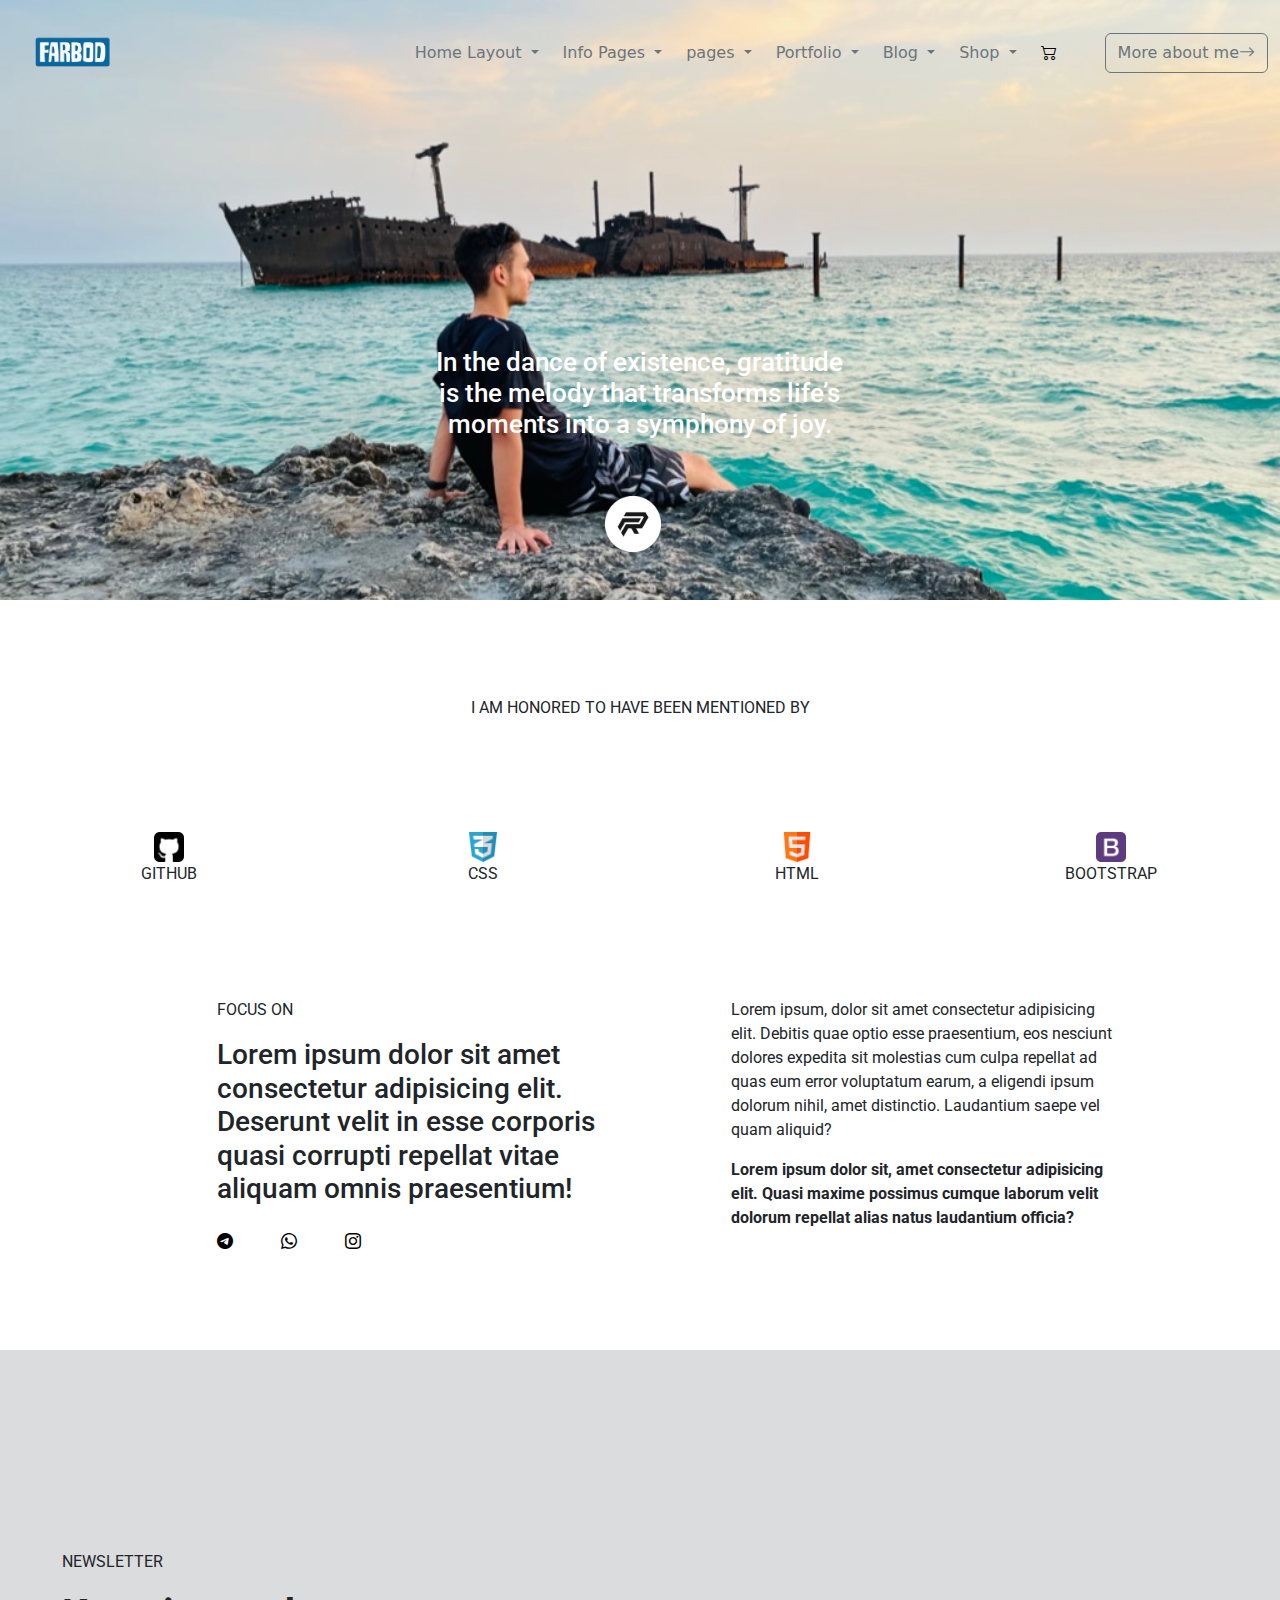
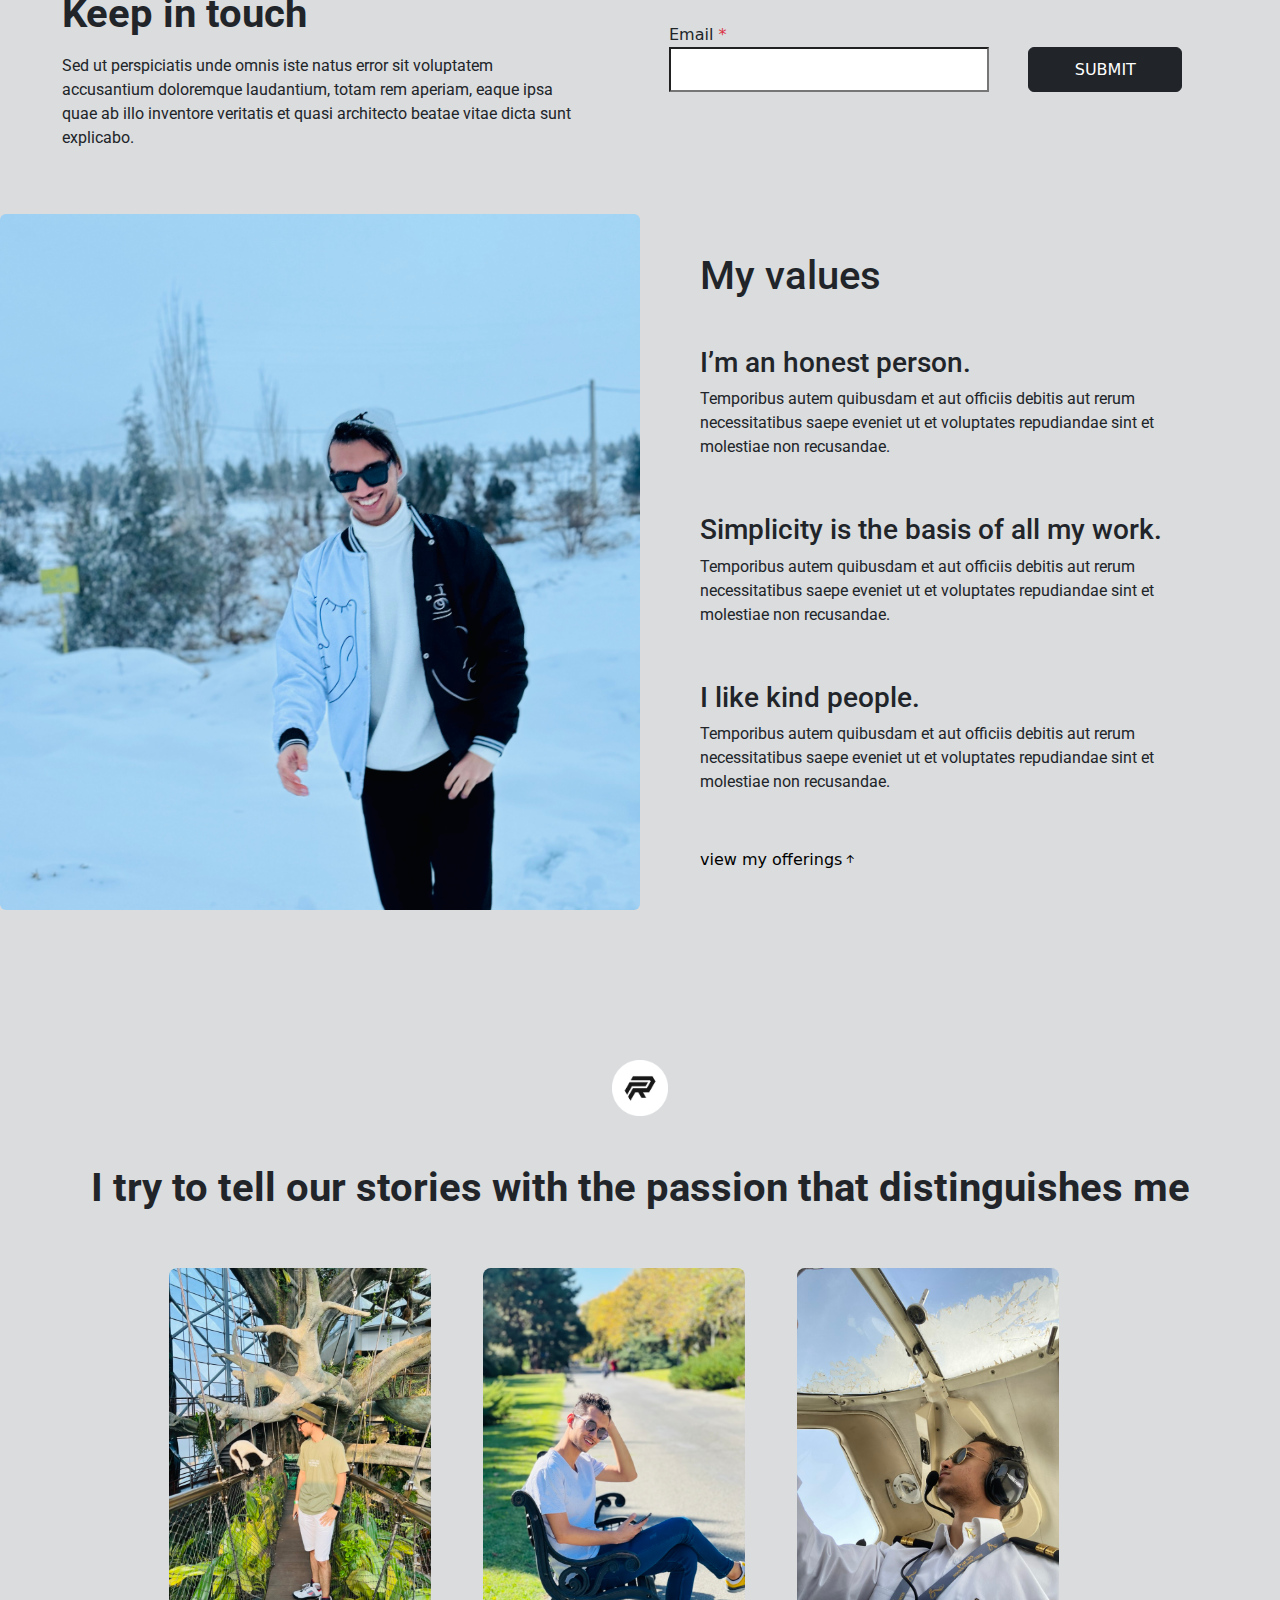
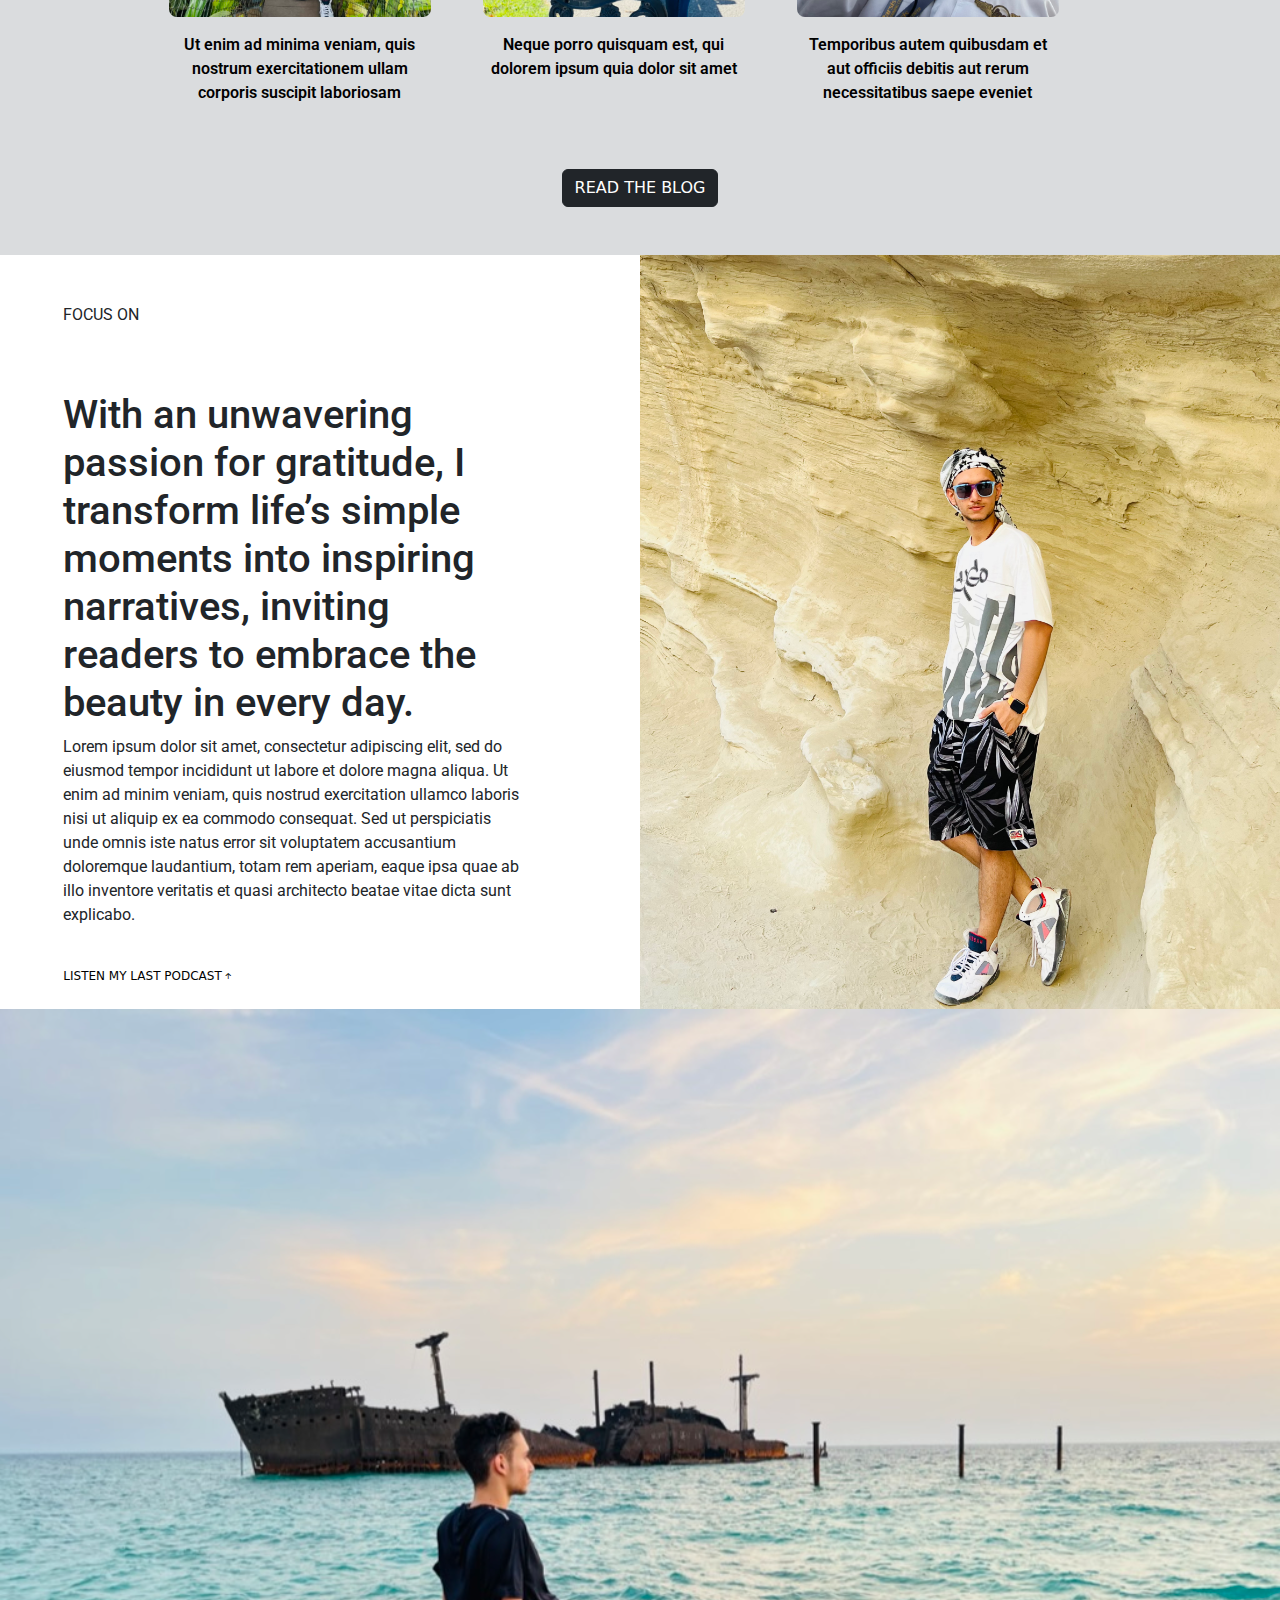
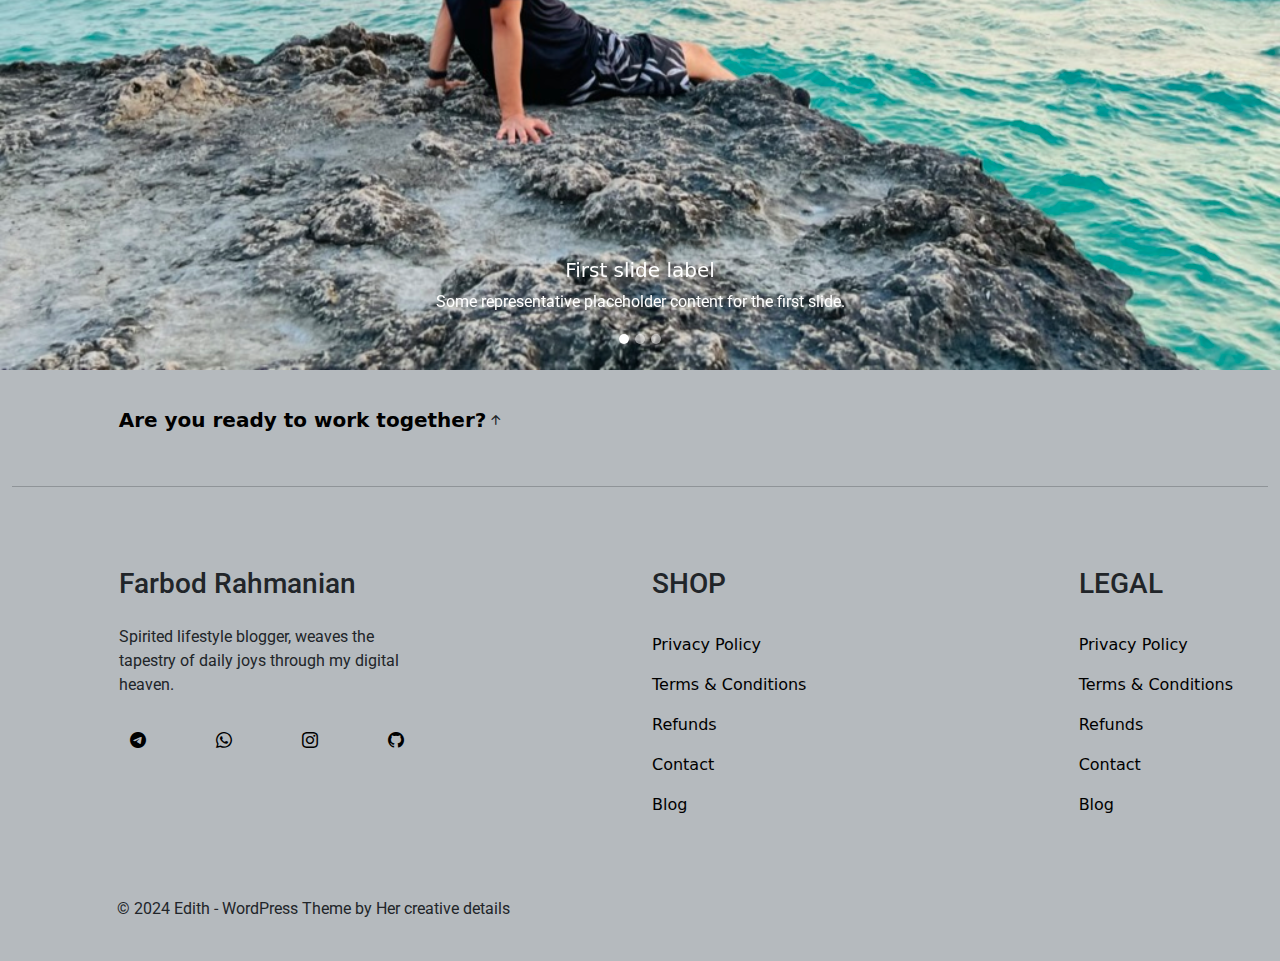
==== commit f70c7293: "Edit Nav section for mobile size" ====
--- a/index.html
+++ b/index.html
@@ -25,14 +25,159 @@
             <div class="col-12 px-0">
                 <nav class="navbar navbar-expand-lg ">
                     <div class="container-fluid">
-                        <a class="navbar-brand custom-margin" href="#"><img src="images/Name-logo.png"
-                                class="logo-pix"></a>
-                        <button class="navbar-toggler" type="button" data-bs-toggle="collapse"
-                            data-bs-target="#navbarSupportedContent" aria-controls="navbarSupportedContent"
+                        <a class="navbar-brand mx-auto" href="#"><img src="images/Name-logo.png" class="logo-pix"></a>
+                        <button class="navbar-toggler" type="button" data-bs-toggle="offcanvas"
+                            data-bs-target="#navbarSupportedContent" aria-controls="offcanvasExample"
                             aria-expanded="false" aria-label="Toggle navigation">
                             <span class="navbar-toggler-icon"></span>
                         </button>
-                        <div class="collapse navbar-collapse" id="navbarSupportedContent">
+                        <div class="offcanvas offcanvas-start text-bg-secondary w-100" tabindex="-1"
+                            id="navbarSupportedContent" aria-labelledby="offcanvasExampleLabel">
+                            <div class="offcanvas-header">
+                                <img src="images/2.png" class="img-logo col-2">
+                                <img src="images/Name-logo.png" class="logo-pix offset-2 offset-md-4">
+                                <button type="button" class="btn-close btn-close-white" data-bs-dismiss="offcanvas"
+                                    aria-label="Close"></button>
+
+                            </div>
+                            <div class="accordion d-lg-none" id="accordionExample">
+                                <div class="accordion-item bg-secondary border-secondary">
+                                    <h2 class="accordion-header">
+                                        <button class="accordion-button bg-secondary collapsed text-white" type="button"
+                                            data-bs-toggle="collapse" data-bs-target="#collapseOne"
+                                            aria-expanded="false" aria-controls="collapseOne">
+                                            Home Layout
+                                        </button>
+                                    </h2>
+                                    <div id="collapseOne" class="accordion-collapse collapse"
+                                        data-bs-parent="#accordionExample">
+                                        <div class="accordion-body">
+                                            <a href="#" class="text-white">Home page(Template 1)</a>
+                                            <hr>
+                                            <a href="#" class="text-white">Home page(Template 2)</a>
+                                        </div>
+                                    </div>
+                                </div>
+                                <div class="accordion-item bg-secondary border-secondary">
+                                    <h2 class="accordion-header">
+                                        <button class="accordion-button bg-secondary text-white collapsed" type="button"
+                                            data-bs-toggle="collapse" data-bs-target="#collapseTwo"
+                                            aria-expanded="false" aria-controls="collapseTwo">
+                                            Info Pages
+                                        </button>
+                                    </h2>
+                                    <div id="collapseTwo" class="accordion-collapse collapse"
+                                        data-bs-parent="#accordionExample">
+                                        <div class="accordion-body">
+                                            <a href="#" class="text-white">About(Template 1)</a>
+                                            <hr>
+                                            <a href="pages/page2.html">About(Template 2)</a>
+                                            <hr>
+                                            <a href="#" class="text-white">Contact</a>
+                                        </div>
+                                    </div>
+                                </div>
+                                <div class="accordion-item bg-secondary border-secondary">
+                                    <h2 class="accordion-header">
+                                        <button class="accordion-button bg-secondary text-white collapsed" type="button"
+                                            data-bs-toggle="collapse" data-bs-target="#collapseThree"
+                                            aria-expanded="false" aria-controls="collapseThree">
+                                            Pages
+                                        </button>
+                                    </h2>
+                                    <div id="collapseThree" class="accordion-collapse collapse"
+                                        data-bs-parent="#accordionExample">
+                                        <div class="accordion-body">
+                                            <a href="#" class="text-white">SERVICES</a>
+                                            <hr>
+                                            <a href="#" class="text-white">Podcast</a>
+                                            <hr>
+                                            <a href="#" class="text-white">Freebies</a>
+                                            <hr>
+                                            <a href="#" class="text-white">Coming Soon</a>
+                                            <hr>
+                                            <a href="#" class="text-white">FAQs</a>
+                                            <hr>
+                                            <a href="#" class="text-white">Instagram Link</a>
+                                            <hr>
+                                            <a href="#" class="text-white">Newsletter</a>
+                                            <hr>
+                                            <a href="#" class="text-white">Testimonials</a>
+                                            <hr>
+                                            <a href="#" class="text-white">Price List</a>
+                                        </div>
+                                    </div>
+                                </div>
+                                <div class="accordion-item bg-secondary border-secondary">
+                                    <h2 class="accordion-header">
+                                        <button class="accordion-button bg-secondary text-white collapsed" type="button"
+                                            data-bs-toggle="collapse" data-bs-target="#collapseFour"
+                                            aria-expanded="false" aria-controls="collapseFour">
+                                            Portfolio
+                                        </button>
+                                    </h2>
+                                    <div id="collapseFour" class="accordion-collapse collapse"
+                                        data-bs-parent="#accordionExample">
+                                        <div class="accordion-body">
+                                            <a href="#" class="text-white">Portfolio Archive Layout</a>
+                                            <hr>
+                                            <a href="#" class="text-white">Single Project Layout</a>
+                                        </div>
+                                    </div>
+                                </div>
+                                <div class="accordion-item bg-secondary border-secondary">
+                                    <h2 class="accordion-header">
+                                        <button class="accordion-button bg-secondary text-white collapsed" type="button"
+                                            data-bs-toggle="collapse" data-bs-target="#collapseFive"
+                                            aria-expanded="false" aria-controls="collapseFive">
+                                            Blog
+                                        </button>
+                                    </h2>
+                                    <div id="collapseFive" class="accordion-collapse collapse"
+                                        data-bs-parent="#accordionExample">
+                                        <div class="accordion-body">
+                                            <a href="#" class="text-white">Post Archive Layout</a>
+                                            <hr>
+                                            <a href="#" class="text-white">Single Post Layout</a>
+                                        </div>
+                                    </div>
+                                </div>
+                                <div class="accordion-item bg-secondary border-secondary">
+                                    <h2 class="accordion-header">
+                                        <button class="accordion-button bg-secondary text-white collapsed" type="button"
+                                            data-bs-toggle="collapse" data-bs-target="#collapseSix"
+                                            aria-expanded="false" aria-controls="collapseSix">
+                                            Shop
+                                        </button>
+                                    </h2>
+                                    <div id="collapseSix" class="accordion-collapse collapse"
+                                        data-bs-parent="#accordionExample">
+                                        <div class="accordion-body">
+                                            <a href="#" class="text-white">Product Archive Layout</a>
+                                            <hr>
+                                            <a href="#" class="text-white">Single Product Layout</a>
+                                            <hr>
+                                            <a href="#" class="text-white">My Account</a>
+                                            <hr>
+                                            <a href="#" class="text-white">CheckOut</a>
+                                            <hr>
+                                            <a href="#" class="text-white">Cart</a>
+                                        </div>
+                                    </div>
+                                </div>
+                            </div>
+                            <div class="col-12 d-block d-lg-none justify-content-start ps-3 pt-5">
+                                <a href="#" class="mt-3 text-white"><i class="bi bi-telegram"></i></a>
+                                <a href="#" class="ms-5 mt-3 text-white"><i class="bi bi-whatsapp"></i></a>
+                                <a href="#" class="ms-5 mt-3 text-white"><i class="bi bi-instagram"></i></a>
+                            </div>
+                            <div class="d-flex justify-content-center pt-5">
+                                <button type="button" class="btn btn-outline-light d-block d-lg-none">More about me<i
+                                        class="bi bi-arrow-right"></i>
+                                </button>
+                            </div>
+                        </div>
+                        <div class="collapse navbar-collapse d-none d-lg-block" id="navbarSupportedContent">
                             <ul class="navbar-nav ms-auto mb-2 mb-lg-0">
                                 <li class="nav-item dropdown">
                                     <a class="nav-link dropdown-toggle ms-2 text-secondary" href="#" role="button"
@@ -51,7 +196,8 @@
                                     </a>
                                     <ul class="dropdown-menu">
                                         <li><a class="dropdown-item" href="#">About(Template 1)</a></li>
-                                        <li><a class="dropdown-item" href="pages/page2.html">About(Template 2)</a></li>
+                                        <li><a class="dropdown-item" href="pages/page2.html">About(Template 2)</a>
+                                        </li>
                                         <li><a class="dropdown-item" href="#">Contact</a></li>
                                     </ul>
                                 </li>
@@ -183,7 +329,8 @@
                     totam rem aperiam, eaque ipsa quae ab illo inventore veritatis et quasi architecto beatae vitae
                     dicta sunt explicabo.</p>
             </div>
-            <div class="col-md-6 col-12 d-flex justify-content-around align-items-center ms-md-5 mb-md-5 custom-margin2 flex-wrap">
+            <div
+                class="col-md-6 col-12 d-flex justify-content-around align-items-center ms-md-5 mb-md-5 custom-margin2 flex-wrap">
                 <div class="col-md-6 col-12 d-block">
                     <label class="col-12" for="email-add">Email <span class="text-danger">*</span></label>
                     <input type="email" name="mailAddress" class="c-width" minlength="5" maxlength="30" id="email-add">
@@ -192,7 +339,8 @@
                     <button type="button" class="btn btn-dark mt-4 c-width-b ">SUBMIT</button>
                 </div>
             </div>
-            <div class="col-md-6 col-10 offset-1 offset-md-0 px-0 py-5 py-md-0 my-5 my-md-0"><img src="images/5.jpeg" class="w-100 rounded-2">
+            <div class="col-md-6 col-10 offset-1 offset-md-0 px-0 py-5 py-md-0 my-5 my-md-0"><img src="images/5.jpeg"
+                    class="w-100 rounded-2">
             </div>
             <div class="col-10 offset-1 offset-md-0 col-md-5 ms-md-5 d-flex flex-column justify-content-evenly">
                 <div class="pb-5 pb-md-0">
@@ -225,19 +373,22 @@
                 <a href="#" class="col-md-3 col-10 offset-1 offset-md-0">
                     <article class="col-md-10 col-11">
                         <img src="images/6.jpeg" class="w-100 rounded-3">
-                        <p class="fw-semibold text-center pt-3">Ut enim ad minima veniam, quis nostrum exercitationem ullam corporis suscipit laboriosam</p>
+                        <p class="fw-semibold text-center pt-3">Ut enim ad minima veniam, quis nostrum exercitationem
+                            ullam corporis suscipit laboriosam</p>
                     </article>
                 </a>
                 <a href="#" class="col-md-3 col-10 offset-1 offset-md-0">
                     <article class="col-md-10 col-11">
                         <img src="images/7.jpeg" class="w-100 rounded-3">
-                        <p class="fw-semibold text-center pt-3">Neque porro quisquam est, qui dolorem ipsum quia dolor sit amet</p>
+                        <p class="fw-semibold text-center pt-3">Neque porro quisquam est, qui dolorem ipsum quia dolor
+                            sit amet</p>
                     </article>
                 </a>
                 <a href="#" class="col-md-3 col-10 offset-1 offset-md-0">
                     <article class="col-md-10 col-11">
                         <img src="images/8.jpeg" class="w-100 rounded-3">
-                        <p class="fw-semibold text-center pt-3">Temporibus autem quibusdam et aut officiis debitis aut rerum necessitatibus saepe eveniet</p>
+                        <p class="fw-semibold text-center pt-3">Temporibus autem quibusdam et aut officiis debitis aut
+                            rerum necessitatibus saepe eveniet</p>
                     </article>
                 </a>
             </div>
@@ -248,22 +399,26 @@
     </div>
     <div class="container-fluid">
         <div class="row">
-            <div class="col-md-6 col-12 d-flex flex-column flex-wrap justify-content-center my-auto order-2 order-md-first">
+            <div
+                class="col-md-6 col-12 d-flex flex-column flex-wrap justify-content-center my-auto order-2 order-md-first">
                 <div class="col-10 offset-1 col-md-12  d-flex justify-content-start">
                     <p class="text-uppercase py-5">focus on</p>
                 </div>
                 <div class="col-10 offset-1 col-md-12  d-flex justify-content-start">
-                    <h2 class="col-md-9 col-12 fs-1 ">With an unwavering passion for gratitude, I transform life’s simple moments into
+                    <h2 class="col-md-9 col-12 fs-1 ">With an unwavering passion for gratitude, I transform life’s
+                        simple moments into
                         inspiring narratives, inviting readers to embrace the beauty in every day.</h2>
                 </div>
                 <div class="col-10 offset-1 col-md-12  d-flex justify-content-start">
-                    <p class="col-md-9 col-12 ">Lorem ipsum dolor sit amet, consectetur adipiscing elit, sed do eiusmod tempor
+                    <p class="col-md-9 col-12 ">Lorem ipsum dolor sit amet, consectetur adipiscing elit, sed do eiusmod
+                        tempor
                         incididunt ut labore et dolore magna aliqua. Ut enim ad minim veniam, quis nostrud exercitation
                         ullamco laboris nisi ut aliquip ex ea commodo consequat. Sed ut perspiciatis unde omnis iste
                         natus error sit voluptatem accusantium doloremque laudantium, totam rem aperiam, eaque ipsa quae
                         ab illo inventore veritatis et quasi architecto beatae vitae dicta sunt explicabo.</p>
                 </div>
-                <div class="col-10 offset-1 col-md-12  d-flex justify-content-start py-4"><a href="#" class="text-uppercase font-custom1">listen my last podcast<i
+                <div class="col-10 offset-1 col-md-12  d-flex justify-content-start py-4"><a href="#"
+                        class="text-uppercase font-custom1">listen my last podcast<i
                             class="bi bi-arrow-up-short"></i></a></div>
             </div>
             <div class="col-md-6 col-12 bg-img order-first order-md-2"></div>
--- a/css/index.css
+++ b/css/index.css
@@ -31,11 +31,6 @@
 p {
     font-family: "Roboto", sans-serif;
 }
-
-.custom-margin {
-    margin-left: 80px;
-}
-
 .px-icon {
     height: 30px;
 }
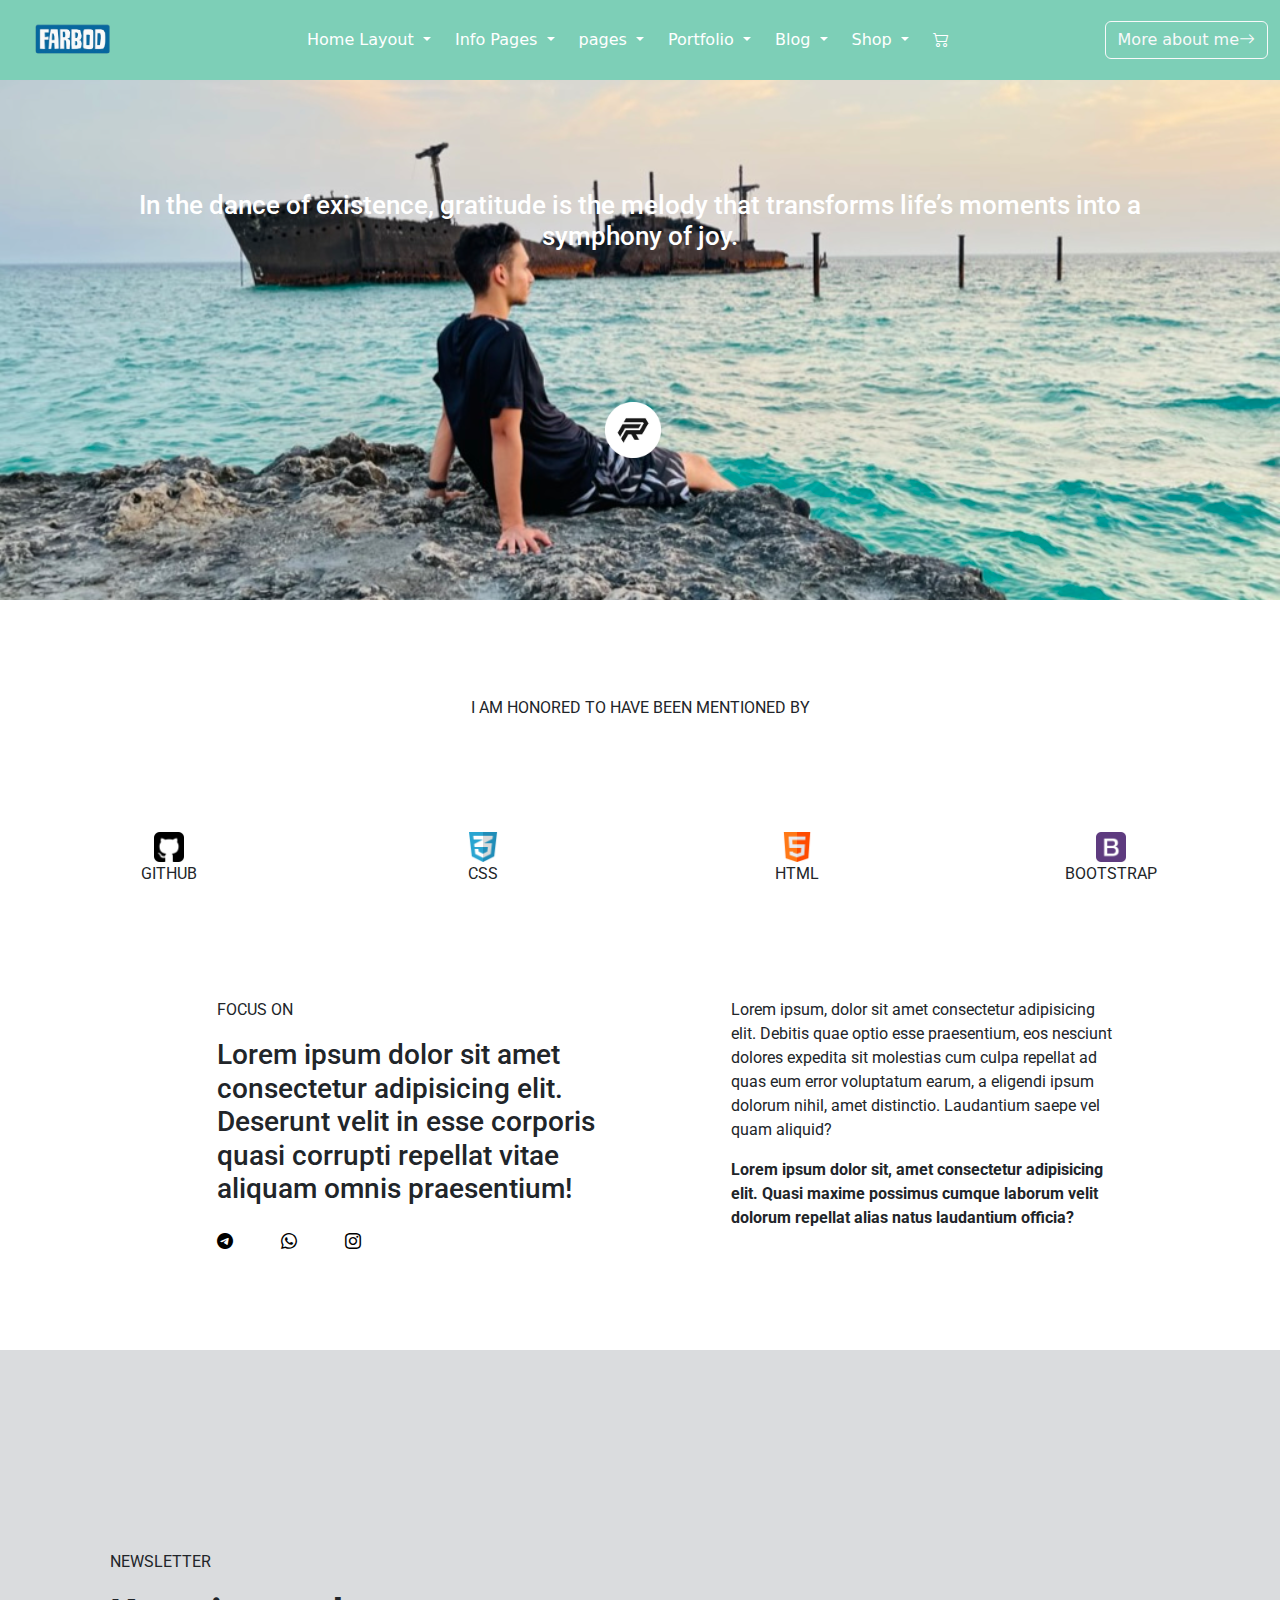
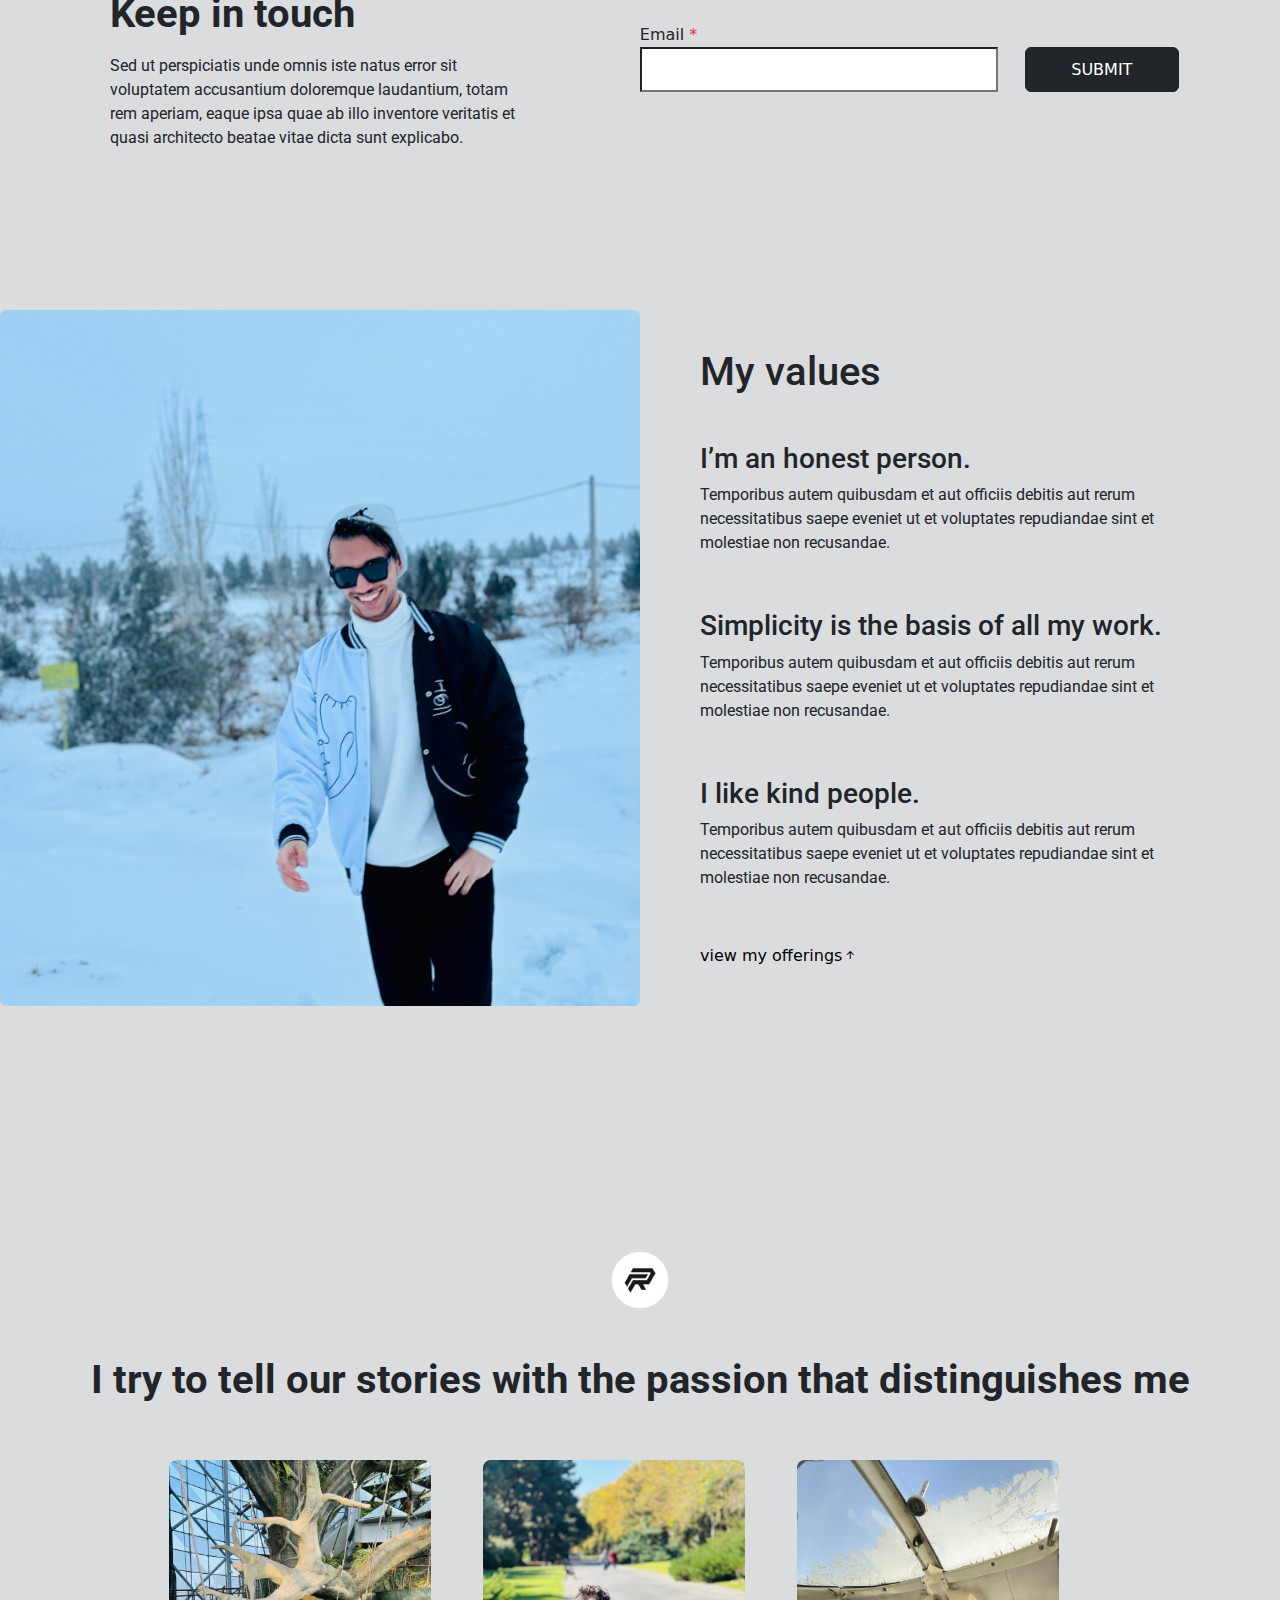
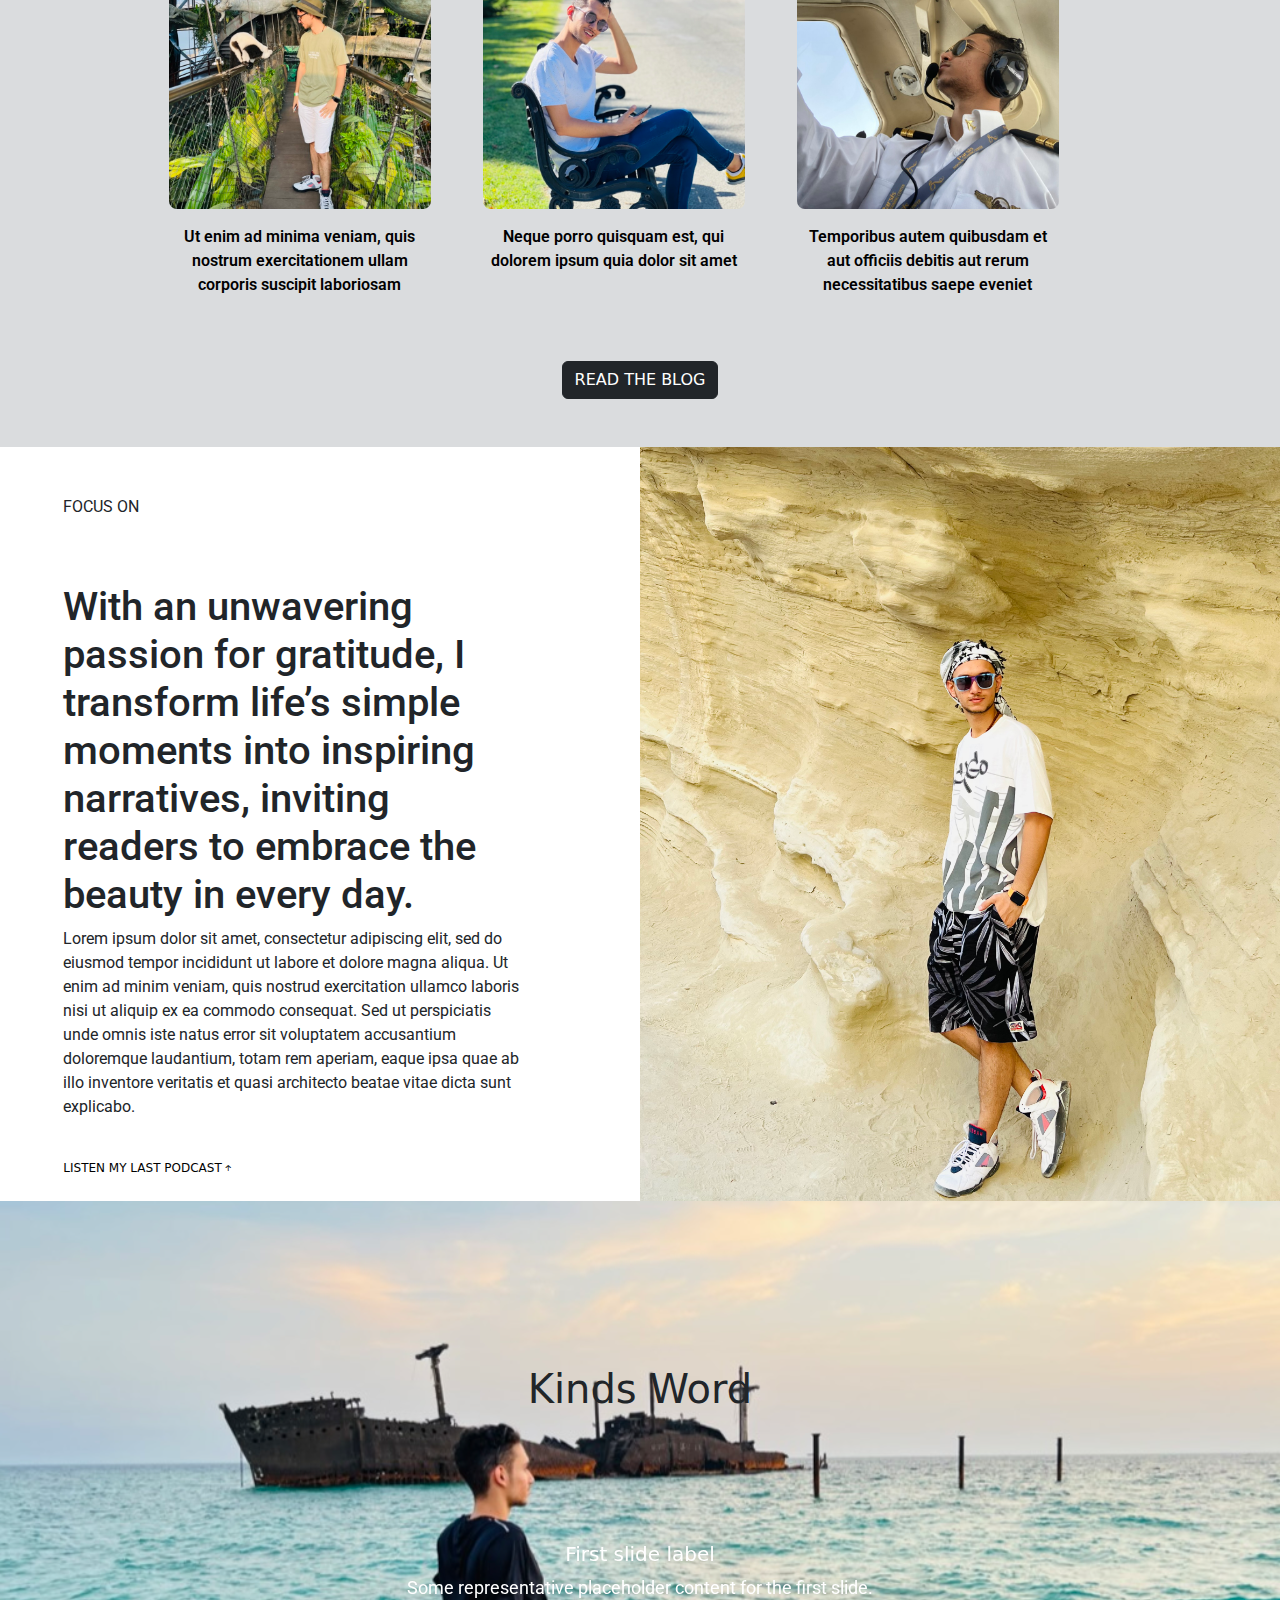
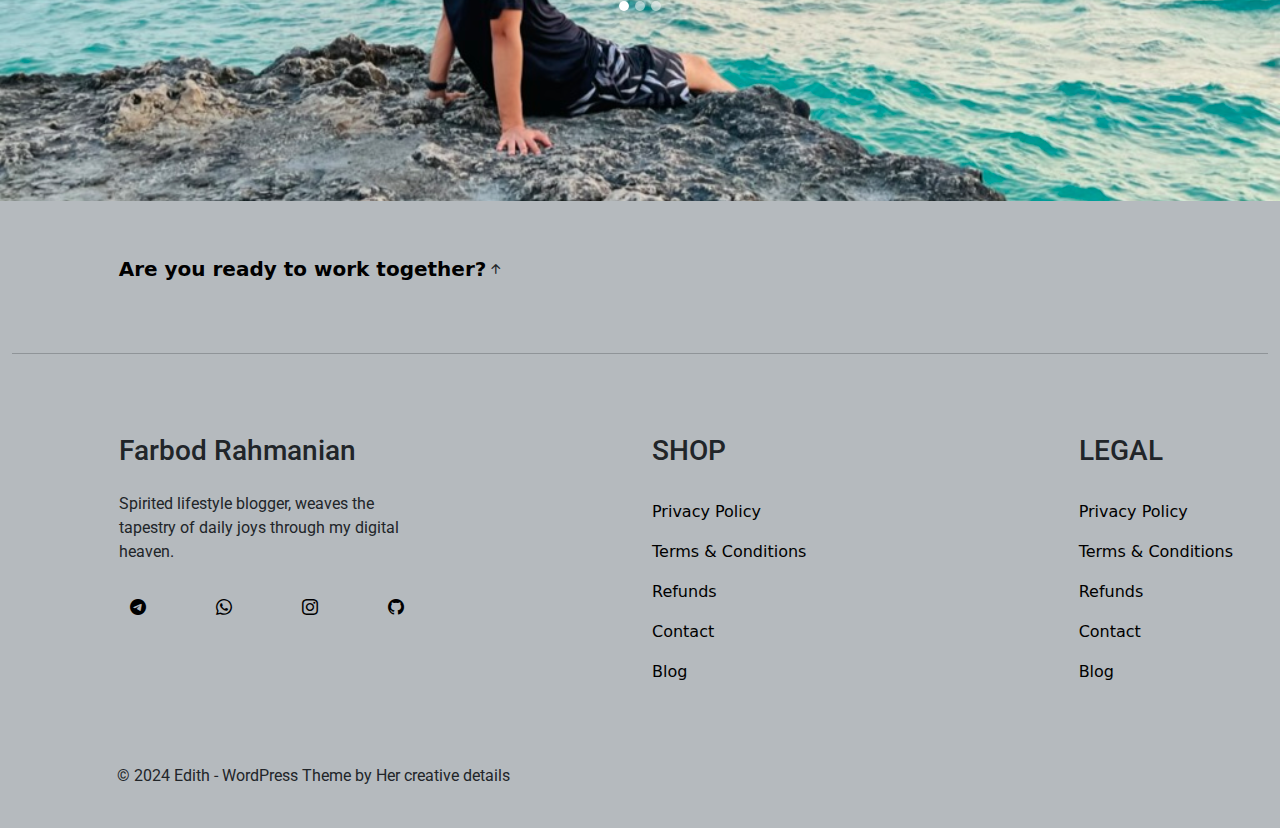
==== commit fb6b22b4: "Edit some bugs" ====
--- a/index.html
+++ b/index.html
@@ -20,10 +20,24 @@
 </head>
 
 <body>
-    <div class="container-fluid px-0">
-        <div class="row mx-0 img-background">
-            <div class="col-12 px-0">
-                <nav class="navbar navbar-expand-lg ">
+    <div class="container-fluid px-0 ">
+        <div class="row mx-0 ">
+            <div class="img-background d-flex">
+                <div class="col-12 d-flex flex-column pt-5 justify-content-evenly">
+                    <div class="col-10 offset-1">
+                        <h2 class="text-center text-white">In the dance of existence, gratitude is the melody that
+                            transforms life’s moments into a symphony of joy.
+                        </h2>
+                    </div>
+                    <div class="col-4 offset-sm-4 offset-3">
+                        <div class=" col-7 offset-5 ">
+                            <img src="images/2.png" class="img-logo">
+                        </div>
+                    </div>
+                </div>
+            </div>
+            <div class="col-12 px-0 position-fixed z-3">
+                <nav class="navbar navbar-expand-lg bg-custom">
                     <div class="container-fluid">
                         <a class="navbar-brand mx-auto" href="#"><img src="images/Name-logo.png" class="logo-pix"></a>
                         <button class="navbar-toggler" type="button" data-bs-toggle="offcanvas"
@@ -31,8 +45,8 @@
                             aria-expanded="false" aria-label="Toggle navigation">
                             <span class="navbar-toggler-icon"></span>
                         </button>
-                        <div class="offcanvas offcanvas-start text-bg-secondary w-100" tabindex="-1"
-                            id="navbarSupportedContent" aria-labelledby="offcanvasExampleLabel">
+                        <div class="offcanvas offcanvas-start  d-lg-none text-bg-secondary w-100 overflow-y-auto"
+                            tabindex="-1" id="navbarSupportedContent" aria-labelledby="offcanvasExampleLabel">
                             <div class="offcanvas-header">
                                 <img src="images/2.png" class="img-logo col-2">
                                 <img src="images/Name-logo.png" class="logo-pix offset-2 offset-md-4">
@@ -69,9 +83,9 @@
                                     <div id="collapseTwo" class="accordion-collapse collapse"
                                         data-bs-parent="#accordionExample">
                                         <div class="accordion-body">
-                                            <a href="#" class="text-white">About(Template 1)</a>
-                                            <hr>
-                                            <a href="pages/page2.html">About(Template 2)</a>
+                                            <a href="#" class="text-white text-opacity-25">About(Template 1)</a>
+                                            <hr>
+                                            <a href="pages/page2.html" class="text-white">About(Template 2)</a>
                                             <hr>
                                             <a href="#" class="text-white">Contact</a>
                                         </div>
@@ -177,101 +191,96 @@
                                 </button>
                             </div>
                         </div>
-                        <div class="collapse navbar-collapse d-none d-lg-block" id="navbarSupportedContent">
-                            <ul class="navbar-nav ms-auto mb-2 mb-lg-0">
-                                <li class="nav-item dropdown">
-                                    <a class="nav-link dropdown-toggle ms-2 text-secondary" href="#" role="button"
-                                        data-bs-toggle="dropdown" aria-expanded="false">
-                                        Home Layout
-                                    </a>
-                                    <ul class="dropdown-menu">
-                                        <li><a class="dropdown-item" href="#">Home page(Template 1)</a></li>
-                                        <li><a class="dropdown-item" href="#">Home page(Template 2)</a></li>
-                                    </ul>
-                                </li>
-                                <li class="nav-item dropdown">
-                                    <a class="nav-link dropdown-toggle ms-2 text-secondary" href="#" role="button"
-                                        data-bs-toggle="dropdown" aria-expanded="false">
-                                        Info Pages
-                                    </a>
-                                    <ul class="dropdown-menu">
-                                        <li><a class="dropdown-item" href="#">About(Template 1)</a></li>
-                                        <li><a class="dropdown-item" href="pages/page2.html">About(Template 2)</a>
-                                        </li>
-                                        <li><a class="dropdown-item" href="#">Contact</a></li>
-                                    </ul>
-                                </li>
-                                <li class="nav-item dropdown">
-                                    <a class="nav-link dropdown-toggle ms-2 text-secondary" href="#" role="button"
-                                        data-bs-toggle="dropdown" aria-expanded="false">
-                                        pages
-                                    </a>
-                                    <ul class="dropdown-menu">
-                                        <li><a class="dropdown-item" href="#">SERVICES</a></li>
-                                        <li><a class="dropdown-item" href="#">Podcast</a></li>
-                                        <li><a class="dropdown-item" href="#">Freebies</a></li>
-                                        <li><a class="dropdown-item" href="#">Coming Soon</a></li>
-                                        <li><a class="dropdown-item" href="#">FAQs</a></li>
-                                        <li><a class="dropdown-item" href="#">Instagram Link</a></li>
-                                        <li><a class="dropdown-item" href="#">Newsletter</a></li>
-                                        <li><a class="dropdown-item" href="#">Testimonials</a></li>
-                                        <li><a class="dropdown-item" href="#">Price List</a></li>
-                                    </ul>
-                                </li>
-                                <li class="nav-item dropdown">
-                                    <a class="nav-link dropdown-toggle ms-2 text-secondary" href="#" role="button"
-                                        data-bs-toggle="dropdown" aria-expanded="false">
-                                        Portfolio
-                                    </a>
-                                    <ul class="dropdown-menu">
-                                        <li><a class="dropdown-item" href="#">Portfolio Archive Layout</a></li>
-                                        <li><a class="dropdown-item" href="#">Single Project Layout</a></li>
-                                    </ul>
-                                </li>
-                                <li class="nav-item dropdown">
-                                    <a class="nav-link dropdown-toggle ms-2 text-secondary" href="#" role="button"
-                                        data-bs-toggle="dropdown" aria-expanded="false">
-                                        Blog
-                                    </a>
-                                    <ul class="dropdown-menu">
-                                        <li><a class="dropdown-item" href="#">Post Archive Layout</a></li>
-                                        <li><a class="dropdown-item" href="#">Single Post Layout</a></li>
-                                    </ul>
-                                </li>
-                                <li class="nav-item dropdown">
-                                    <a class="nav-link dropdown-toggle ms-2 text-secondary" href="#" role="button"
-                                        data-bs-toggle="dropdown" aria-expanded="false">
-                                        Shop
-                                    </a>
-                                    <ul class="dropdown-menu">
-                                        <li><a class="dropdown-item" href="#">Product Archive Layout</a></li>
-                                        <li><a class="dropdown-item" href="#">Single Product Layout</a></li>
-                                        <li><a class="dropdown-item" href="#">My Account</a></li>
-                                        <li><a class="dropdown-item" href="#">CheckOut</a></li>
-                                        <li><a class="dropdown-item" href="#">Cart</a></li>
-                                    </ul>
-                                </li>
-                                <a href="#" class="mt-2"><i class="bi bi-cart2 mt-2 ms-3"></i></a>
-                                <button type="button" class="btn btn-outline-secondary ms-5">More about me<i
-                                        class="bi bi-arrow-right"></i>
-                                </button>
-                            </ul>
+                        <div class="collapse navbar-collapse d-none d-lg-flex justify-content-center"
+                            id="navbarSupportedContent">
+                            <div>
+                                <ul class="navbar-nav ms-auto mb-2 mb-lg-0">
+                                    <li class="nav-item dropdown">
+                                        <a class="nav-link dropdown-toggle ms-2 text-white" href="#" role="button"
+                                            data-bs-toggle="dropdown" aria-expanded="false">
+                                            Home Layout
+                                        </a>
+                                        <ul class="dropdown-menu">
+                                            <li><a class="dropdown-item" href="#">Home page(Template 1)</a></li>
+                                            <li><a class="dropdown-item" href="#">Home page(Template 2)</a></li>
+                                        </ul>
+                                    </li>
+                                    <li class="nav-item dropdown">
+                                        <a class="nav-link dropdown-toggle ms-2 text-white" href="#" role="button"
+                                            data-bs-toggle="dropdown" aria-expanded="false">
+                                            Info Pages
+                                        </a>
+                                        <ul class="dropdown-menu">
+                                            <li><a class="dropdown-item" href="#">About(Template 1)</a></li>
+                                            <li><a class="dropdown-item" href="pages/page2.html">About(Template 2)</a>
+                                            </li>
+                                            <li><a class="dropdown-item" href="#">Contact</a></li>
+                                        </ul>
+                                    </li>
+                                    <li class="nav-item dropdown">
+                                        <a class="nav-link dropdown-toggle ms-2 text-white" href="#" role="button"
+                                            data-bs-toggle="dropdown" aria-expanded="false">
+                                            pages
+                                        </a>
+                                        <ul class="dropdown-menu">
+                                            <li><a class="dropdown-item" href="#">SERVICES</a></li>
+                                            <li><a class="dropdown-item" href="#">Podcast</a></li>
+                                            <li><a class="dropdown-item" href="#">Freebies</a></li>
+                                            <li><a class="dropdown-item" href="#">Coming Soon</a></li>
+                                            <li><a class="dropdown-item" href="#">FAQs</a></li>
+                                            <li><a class="dropdown-item" href="#">Instagram Link</a></li>
+                                            <li><a class="dropdown-item" href="#">Newsletter</a></li>
+                                            <li><a class="dropdown-item" href="#">Testimonials</a></li>
+                                            <li><a class="dropdown-item" href="#">Price List</a></li>
+                                        </ul>
+                                    </li>
+                                    <li class="nav-item dropdown">
+                                        <a class="nav-link dropdown-toggle ms-2 text-white" href="#" role="button"
+                                            data-bs-toggle="dropdown" aria-expanded="false">
+                                            Portfolio
+                                        </a>
+                                        <ul class="dropdown-menu">
+                                            <li><a class="dropdown-item" href="#">Portfolio Archive Layout</a></li>
+                                            <li><a class="dropdown-item" href="#">Single Project Layout</a></li>
+                                        </ul>
+                                    </li>
+                                    <li class="nav-item dropdown">
+                                        <a class="nav-link dropdown-toggle ms-2 text-white" href="#" role="button"
+                                            data-bs-toggle="dropdown" aria-expanded="false">
+                                            Blog
+                                        </a>
+                                        <ul class="dropdown-menu">
+                                            <li><a class="dropdown-item" href="#">Post Archive Layout</a></li>
+                                            <li><a class="dropdown-item" href="#">Single Post Layout</a></li>
+                                        </ul>
+                                    </li>
+                                    <li class="nav-item dropdown">
+                                        <a class="nav-link dropdown-toggle ms-2 text-white" href="#" role="button"
+                                            data-bs-toggle="dropdown" aria-expanded="false">
+                                            Shop
+                                        </a>
+                                        <ul class="dropdown-menu">
+                                            <li><a class="dropdown-item" href="#">Product Archive Layout</a></li>
+                                            <li><a class="dropdown-item" href="#">Single Product Layout</a></li>
+                                            <li><a class="dropdown-item" href="#">My Account</a></li>
+                                            <li><a class="dropdown-item" href="#">CheckOut</a></li>
+                                            <li><a class="dropdown-item" href="#">Cart</a></li>
+                                        </ul>
+                                    </li>
+                                    <a href="#" class="mt-2 text-white"><i class="bi bi-cart2 mt-2 ms-3"></i></a>
+
+                                </ul>
+                            </div>
+                        </div>
+                        <div class="d-none d-lg-flex justify-content-start">
+                            <button type="button" class="btn btn-outline-light">More about me<i
+                                    class="bi bi-arrow-right"></i>
+                            </button>
                         </div>
                     </div>
                 </nav>
             </div>
-            <div class="col-12 d-flex flex-column pt-5 justify-content-evenly">
-                <div class="col-4 offset-4">
-                    <h2 class="text-center text-white">In the dance of existence, gratitude is the melody that
-                        transforms life’s moments into a symphony of joy.
-                    </h2>
-                </div>
-                <div class="col-4 offset-sm-4 offset-3">
-                    <div class=" col-7 offset-5 ">
-                        <img src="images/2.png" class="img-logo">
-                    </div>
-                </div>
-            </div>
+
         </div>
     </div>
     <div class="container-fluid">
@@ -321,47 +330,50 @@
         </div>
     </div>
     <div class="container-fluid bg-secondary bg-opacity-25">
-        <div class="row ">
-            <div class="col-md-5 col-12 m-left mb-5 custom-margin1">
-                <p class="text-uppercase">Newsletter</p>
-                <h2 class="my-3 pb-4 pb-md-0 fs-1 fw-bold">Keep in touch</h2>
-                <p>Sed ut perspiciatis unde omnis iste natus error sit voluptatem accusantium doloremque laudantium,
+        <div class="row">
+            <div class="col-12 col-xl-5 m-left mb-5 custom-margin1 text-lg-center text-xl-start">
+                <p class="text-uppercase  col-lg-10 offset-lg-1">Newsletter</p>
+                <h2 class=" col-lg-10 offset-lg-1 my-3 pb-4 pb-lg-0 fs-1 fw-bold">Keep in touch</h2>
+                <p class="col-lg-10 offset-lg-1">Sed ut perspiciatis unde omnis iste natus error sit voluptatem
+                    accusantium doloremque laudantium,
                     totam rem aperiam, eaque ipsa quae ab illo inventore veritatis et quasi architecto beatae vitae
                     dicta sunt explicabo.</p>
             </div>
+            <form action="#" method="get" autocomplete="off"
+                class="col-xl-6 col-12 d-flex justify-content-around align-items-center mb-xl-5 custom-margin2 flex-wrap float-xl-start">
+                <div class="col-12 col-lg-4 offset-lg-3 offset-xl-0 d-block">
+                    <label class="col-12" for="email-add">Email <span class="text-danger">*</span></label>
+                    <input class="c-width" type="email" id="email-add" name="mailAddress" minlength="5" maxlength="30"
+                        required>
+                </div>
+                <div class="col-12 col-lg-4 col-xl-3 offset-xl-2">
+                    <button type="submit" class="btn btn-dark mt-4 c-width-b ">SUBMIT</button>
+                </div>
+            </form>
+            <div class="col-lg-6 col-10 offset-1 offset-lg-0 px-0 py-5 my-5"><img src="images/5.jpeg"
+                    class="w-100 rounded-2">
+            </div>
             <div
-                class="col-md-6 col-12 d-flex justify-content-around align-items-center ms-md-5 mb-md-5 custom-margin2 flex-wrap">
-                <div class="col-md-6 col-12 d-block">
-                    <label class="col-12" for="email-add">Email <span class="text-danger">*</span></label>
-                    <input type="email" name="mailAddress" class="c-width" minlength="5" maxlength="30" id="email-add">
-                </div>
-                <div class="col-md-4 col-12">
-                    <button type="button" class="btn btn-dark mt-4 c-width-b ">SUBMIT</button>
-                </div>
-            </div>
-            <div class="col-md-6 col-10 offset-1 offset-md-0 px-0 py-5 py-md-0 my-5 my-md-0"><img src="images/5.jpeg"
-                    class="w-100 rounded-2">
-            </div>
-            <div class="col-10 offset-1 offset-md-0 col-md-5 ms-md-5 d-flex flex-column justify-content-evenly">
-                <div class="pb-5 pb-md-0">
+                class="col-10 offset-1 offset-lg-0 col-lg-5 ms-lg-5 my-xl-5 py-xl-5 d-flex flex-column justify-content-evenly">
+                <div class="pb-5 pb-lg-0">
                     <h2 class="fs-1">My values</h2>
                 </div>
-                <div class="pb-5 pb-md-0">
-                    <h3 class="pb-3 pb-md-0">I’m an honest person.</h3>
+                <div class="pb-5 pb-lg-0">
+                    <h3 class="pb-3 pb-lg-0">I’m an honest person.</h3>
                     <p>Temporibus autem quibusdam et aut officiis debitis aut rerum necessitatibus saepe eveniet ut et
                         voluptates repudiandae sint et molestiae non recusandae.</p>
                 </div>
-                <div class="pb-5 pb-md-0">
-                    <h3 class="pb-3 pb-md-0">Simplicity is the basis of all my work.</h3>
+                <div class="pb-5 pb-lg-0">
+                    <h3 class="pb-3 pb-lg-0">Simplicity is the basis of all my work.</h3>
                     <p>Temporibus autem quibusdam et aut officiis debitis aut rerum necessitatibus saepe eveniet ut et
                         voluptates repudiandae sint et molestiae non recusandae.</p>
                 </div>
-                <div class="pb-5 pb-md-0">
-                    <h3 class="pb-3 pb-md-0">I like kind people.</h3>
+                <div class="pb-5 pb-lg-0">
+                    <h3 class="pb-3 pb-lg-0">I like kind people.</h3>
                     <p>Temporibus autem quibusdam et aut officiis debitis aut rerum necessitatibus saepe eveniet ut et
                         voluptates repudiandae sint et molestiae non recusandae.</p>
                 </div>
-                <div class="pb-5 pb-md-0">
+                <div class="pb-5 pb-lg-0">
                     <a href="#" class="text-black ">view my offerings<i class="bi bi-arrow-up-short"></i></a>
                 </div>
             </div>
@@ -370,22 +382,22 @@
                 <h2 class="fs-1 fw-bold">I try to tell our stories with the passion that distinguishes me</h2>
             </div>
             <div class="col-12 d-flex text-center justify-content-center flex-wrap mt-5">
-                <a href="#" class="col-md-3 col-10 offset-1 offset-md-0">
-                    <article class="col-md-10 col-11">
+                <a href="#" class="col-md-4 offset-md-1 col-xl-3 col-10 offset-1 offset-xl-0">
+                    <article class="col-xl-10 col-md-11 col-11">
                         <img src="images/6.jpeg" class="w-100 rounded-3">
                         <p class="fw-semibold text-center pt-3">Ut enim ad minima veniam, quis nostrum exercitationem
                             ullam corporis suscipit laboriosam</p>
                     </article>
                 </a>
-                <a href="#" class="col-md-3 col-10 offset-1 offset-md-0">
-                    <article class="col-md-10 col-11">
+                <a href="#" class="col-md-4 offset-md-2 col-xl-3 col-10 offset-1 offset-xl-0">
+                    <article class="col-xl-10 col-md-11 col-11">
                         <img src="images/7.jpeg" class="w-100 rounded-3">
                         <p class="fw-semibold text-center pt-3">Neque porro quisquam est, qui dolorem ipsum quia dolor
                             sit amet</p>
                     </article>
                 </a>
-                <a href="#" class="col-md-3 col-10 offset-1 offset-md-0">
-                    <article class="col-md-10 col-11">
+                <a href="#" class="col-md-4 col-xl-3 col-10 offset-1 offset-xl-0 pt-lg-5 pt-xl-0">
+                    <article class="col-xl-10 col-md-11 col-11">
                         <img src="images/8.jpeg" class="w-100 rounded-3">
                         <p class="fw-semibold text-center pt-3">Temporibus autem quibusdam et aut officiis debitis aut
                             rerum necessitatibus saepe eveniet</p>
@@ -425,41 +437,40 @@
         </div>
     </div>
     <div class="container-fluid">
-        <div class="row">
-            <div class="col px-0">
-                <!-- <div class="col-12 d-flex  position-absolute text-center justify-content-center z-1">
-                    <h3>KEY WORD</h3>
-                </div> -->
-
-                <div id="carouselExampleCaptions" class="carousel slide">
-                    <div class="carousel-indicators">
-                        <button type="button" data-bs-target="#carouselExampleCaptions" data-bs-slide-to="0"
-                            aria-current="true" aria-label="Slide 1" class="circle-but active"></button>
-                        <button type="button" data-bs-target="#carouselExampleCaptions" data-bs-slide-to="1"
-                            aria-label="Slide 2" class="circle-but"></button>
-                        <button type="button" data-bs-target="#carouselExampleCaptions" data-bs-slide-to="2"
-                            aria-label="Slide 3" class="circle-but"></button>
-                    </div>
-                    <div class="carousel-inner">
-                        <img src="images/1.jpeg" class="d-flex position-relative w-100">
-
-                        <div class="carousel-item active">
-                            <div class="carousel-caption d-none d-md-block">
-                                <h5>First slide label</h5>
-                                <p>Some representative placeholder content for the first slide.</p>
+        <div class="row img-background1 d-flex flex-column justify-content-center">
+            <div class="col-12">
+                <div class="col-12 d-flex justify-content-center mb-custom1">
+                    <h4 class="fs-1">Kinds Word</h4>
+                </div>
+                <div>
+                    <div id="carouselExampleCaptions" class="carousel slide">
+                        <div class="carousel-inner t">
+                            <div class="carousel-item active custom-h">
+                                <div class="carousel-caption py-0 font-s">
+                                    <h5>First slide label</h5>
+                                    <p>Some representative placeholder content for the first slide.</p>
+                                </div>
+                            </div>
+                            <div class="carousel-item custom-h">
+                                <div class="carousel-caption pb-0 font-s">
+                                    <h5>Second slide label</h5>
+                                    <p>Some representative placeholder content for the second slide.</p>
+                                </div>
+                            </div>
+                            <div class="carousel-item custom-h">
+                                <div class="carousel-caption pb-0 font-s">
+                                    <h5>Third slide label</h5>
+                                    <p>Some representative placeholder content for the third slide.</p>
+                                </div>
                             </div>
                         </div>
-                        <div class="carousel-item">
-                            <div class="carousel-caption d-none d-md-block">
-                                <h5>Second slide label</h5>
-                                <p>Some representative placeholder content for the second slide.</p>
-                            </div>
-                        </div>
-                        <div class="carousel-item">
-                            <div class="carousel-caption d-none d-md-block">
-                                <h5>Third slide label</h5>
-                                <p>Some representative placeholder content for the third slide.</p>
-                            </div>
+                        <div class="carousel-indicators z-1">
+                            <button type="button" data-bs-target="#carouselExampleCaptions" data-bs-slide-to="0"
+                                aria-current="true" aria-label="Slide 1" class="circle-but active"></button>
+                            <button type="button" data-bs-target="#carouselExampleCaptions" data-bs-slide-to="1"
+                                aria-label="Slide 2" class="circle-but"></button>
+                            <button type="button" data-bs-target="#carouselExampleCaptions" data-bs-slide-to="2"
+                                aria-label="Slide 3" class="circle-but"></button>
                         </div>
                     </div>
                 </div>
@@ -467,7 +478,7 @@
         </div>
     </div>
     <footer>
-        <div class="container-fluid bg-secondary bg-opacity-50 ">
+        <div class="container-fluid bg-secondary bg-opacity-50">
             <div class="row custom-h">
                 <div class="col-10 offset-1 d-flex align-items-center justify-content-center justify-content-md-start">
                     <a href="#" class="fs-5 fw-bold">Are you ready to work together?
--- a/css/index.css
+++ b/css/index.css
@@ -1,24 +1,37 @@
+* {
+    background-size: cover;
+    background-position: center;
+}
 a {
     text-decoration: none;
     color: rgb(0, 0, 0);
 }
-
-* {
-    background-size: cover;
-    background-position: center;
-}
-.logo-pix{
+.bg-custom {
+    background-color: rgb(125, 207, 183);
     height: 80px;
 }
+
+.logo-pix {
+    height: 80px;
+}
+
 .img-background {
     background-image: url("../images/1.jpeg");
     height: 600px;
+    display: block;
+}
+
+.img-background1 {
+    background-image: url("../images/1.jpeg");
+    height: 600px;
+    display: block;
 }
 
 .img-logo {
     width: 56px;
 }
-.font-size-custom1{
+
+.font-size-custom1 {
     font-size: 2px;
 }
 
@@ -31,15 +44,19 @@
 p {
     font-family: "Roboto", sans-serif;
 }
+
 .px-icon {
     height: 30px;
 }
-.px-icon1{
+
+.px-icon1 {
     height: 30px;
 }
+
 .custom-margin1 {
     margin-top: 200px;
 }
+
 .custom-margin2 {
     margin-top: 200px;
 }
@@ -49,72 +66,111 @@
 }
 
 .m-left {
-    margin-left: 50px;
+    margin-left: 56px;
 }
 
 .c-width {
-    width: calc(25vw);
+    width: calc(28vw);
     height: 45px;
 }
 
 .c-width-b {
-    width: 75%;
+    width: 100%;
     height: 45px;
 }
 
 .bg-img {
     background-image: url("../images/9.jpg");
 }
-.circle-but{
+
+.circle-but {
     width: 10px !important;
     height: 10px !important;
+    background-color: rgb(255, 255, 255);
     border-radius: 50%;
-    background-color: rgb(255, 255, 255);
-    opacity: 100%;
 }
-.padding-custom{
-    padding: 120px;   
+
+.padding-custom {
+    padding: 120px;
 }
-.padding-custom1{
+
+.padding-custom1 {
     padding-top: 100px;
 }
-.padding-custom2{
+
+.padding-custom2 {
     padding: 64px 0px;
 }
-.font-size-custom{
+
+.font-size-custom {
     font-size: calc(32px + 2vw);
 }
-.custom-font-size{
+
+.custom-font-size {
     font-size: 8px;
 }
-.custom-h{
-    height: 100px;
+
+.custom-h {
+    height: 136px;
 }
-.font-custom1{
+
+.font-custom1 {
     font-size: 12px;
 }
-@media all and (max-width:767px){
+.mb-custom1{
+    margin-bottom: 80px;
+}
+.font-s{
+    font-size: calc(12px + 0.5vw);
+}
+@media all and (max-width:767px) {
+    .bg-img {
+        height: 300px;
+    }
+
+    .custom-pad {
+        padding-top: 120px;
+    }
+}
+
+@media all and (max-width:991px) {
+    .m-left {
+        margin-left: 0px;
+    }
+    .img-background {
+        filter: brightness(0.8);
+    }
+    .c-width {
+        width: 100%;
+        height: 45px;
+    }
+
+    .c-width-b {
+        width: 100%;
+        height: 45px;
+    }
+    .custom-margin2 {
+        margin-top: 0px;
+    }
     .custom-margin1 {
         margin-top: 96px;
     }
-    .m-left{
+}
+@media all and (min-width:992px) and (max-width:1199px){
+    
+    c-width {
+        width: 100%;
+        height: 45px;
+    }
+    
+    .c-width-b {
+        width: 56%;
+        height: 45px;
+    }
+    .m-left {
         margin-left: 0px;
     }
     .custom-margin2 {
         margin-top: 0px;
     }
-    .c-width {
-        width: 100%;
-        height: 45px;
-    }
-    .c-width-b {
-        width: 100%;
-        height: 45px;
-    }
-    .bg-img {
-        height: 300px;
-    }
-    .custom-pad{
-        padding-top: 120px;
-    }
-}
+}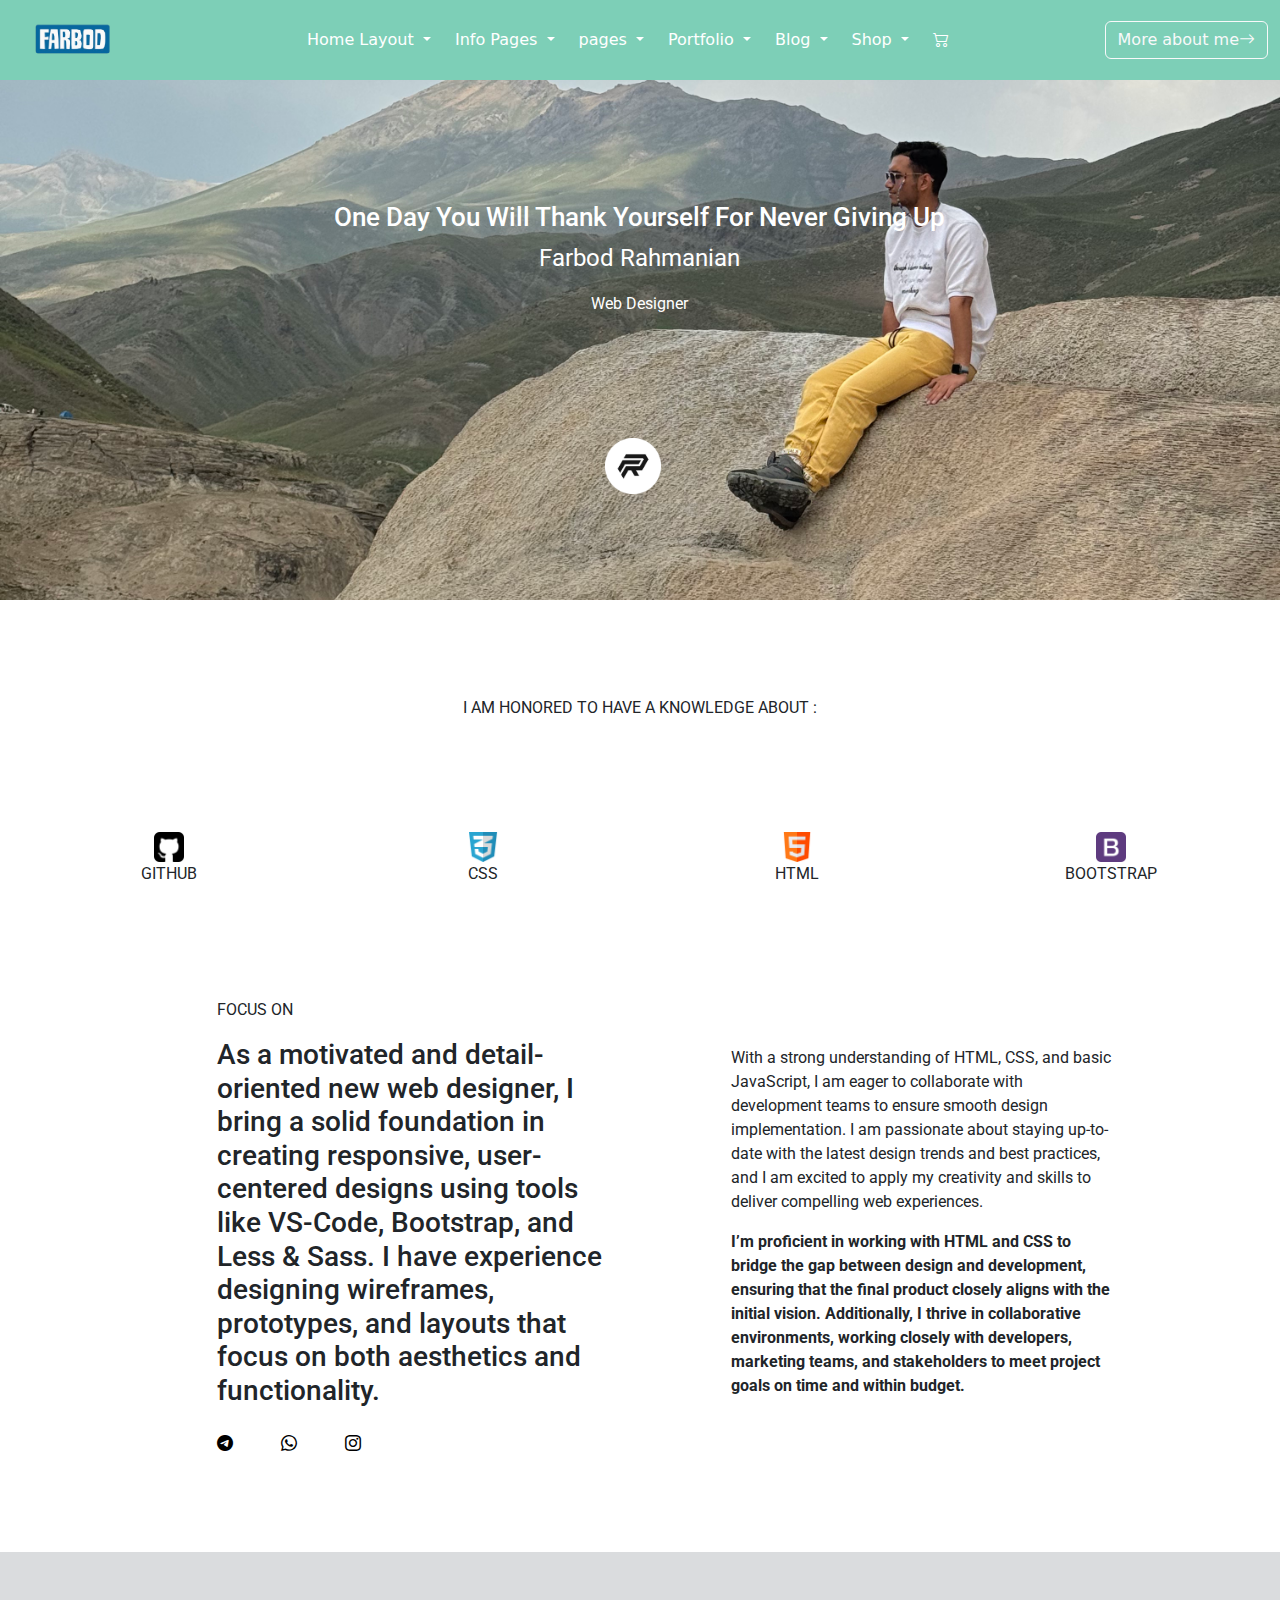
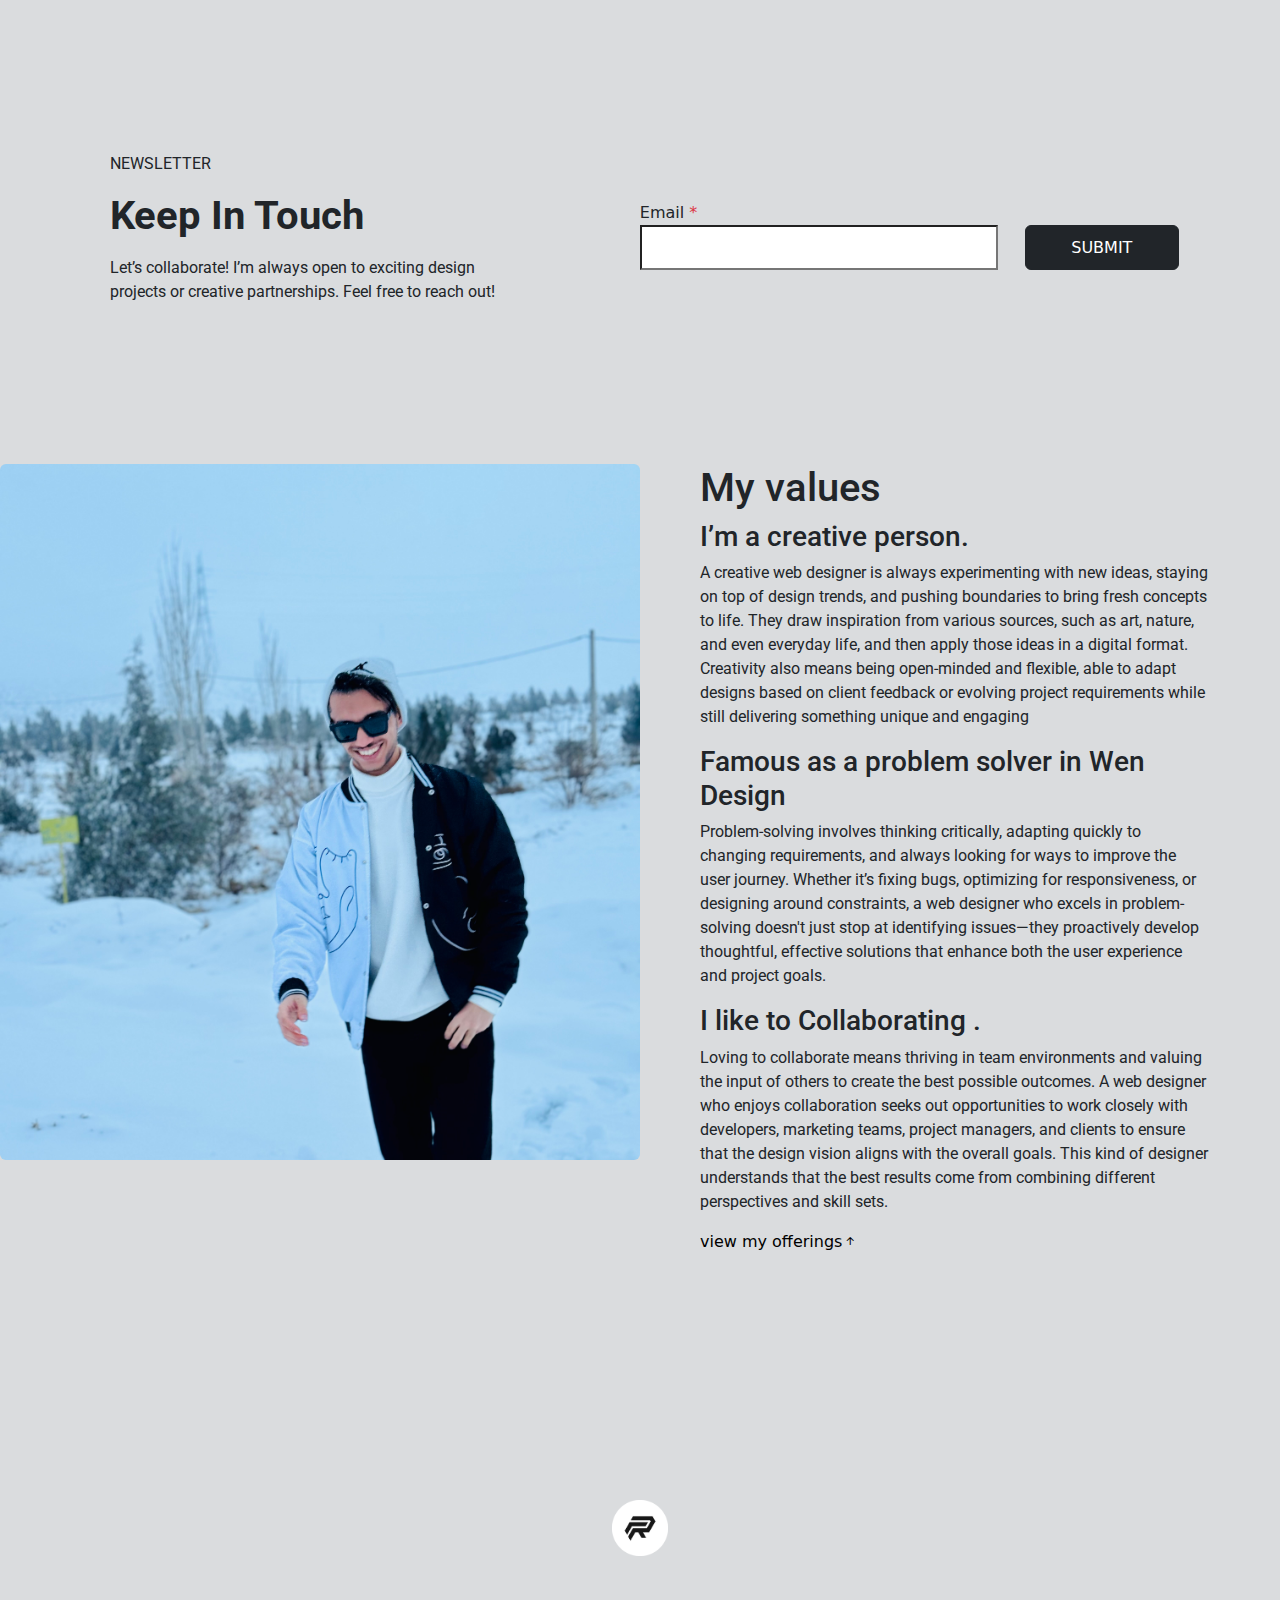
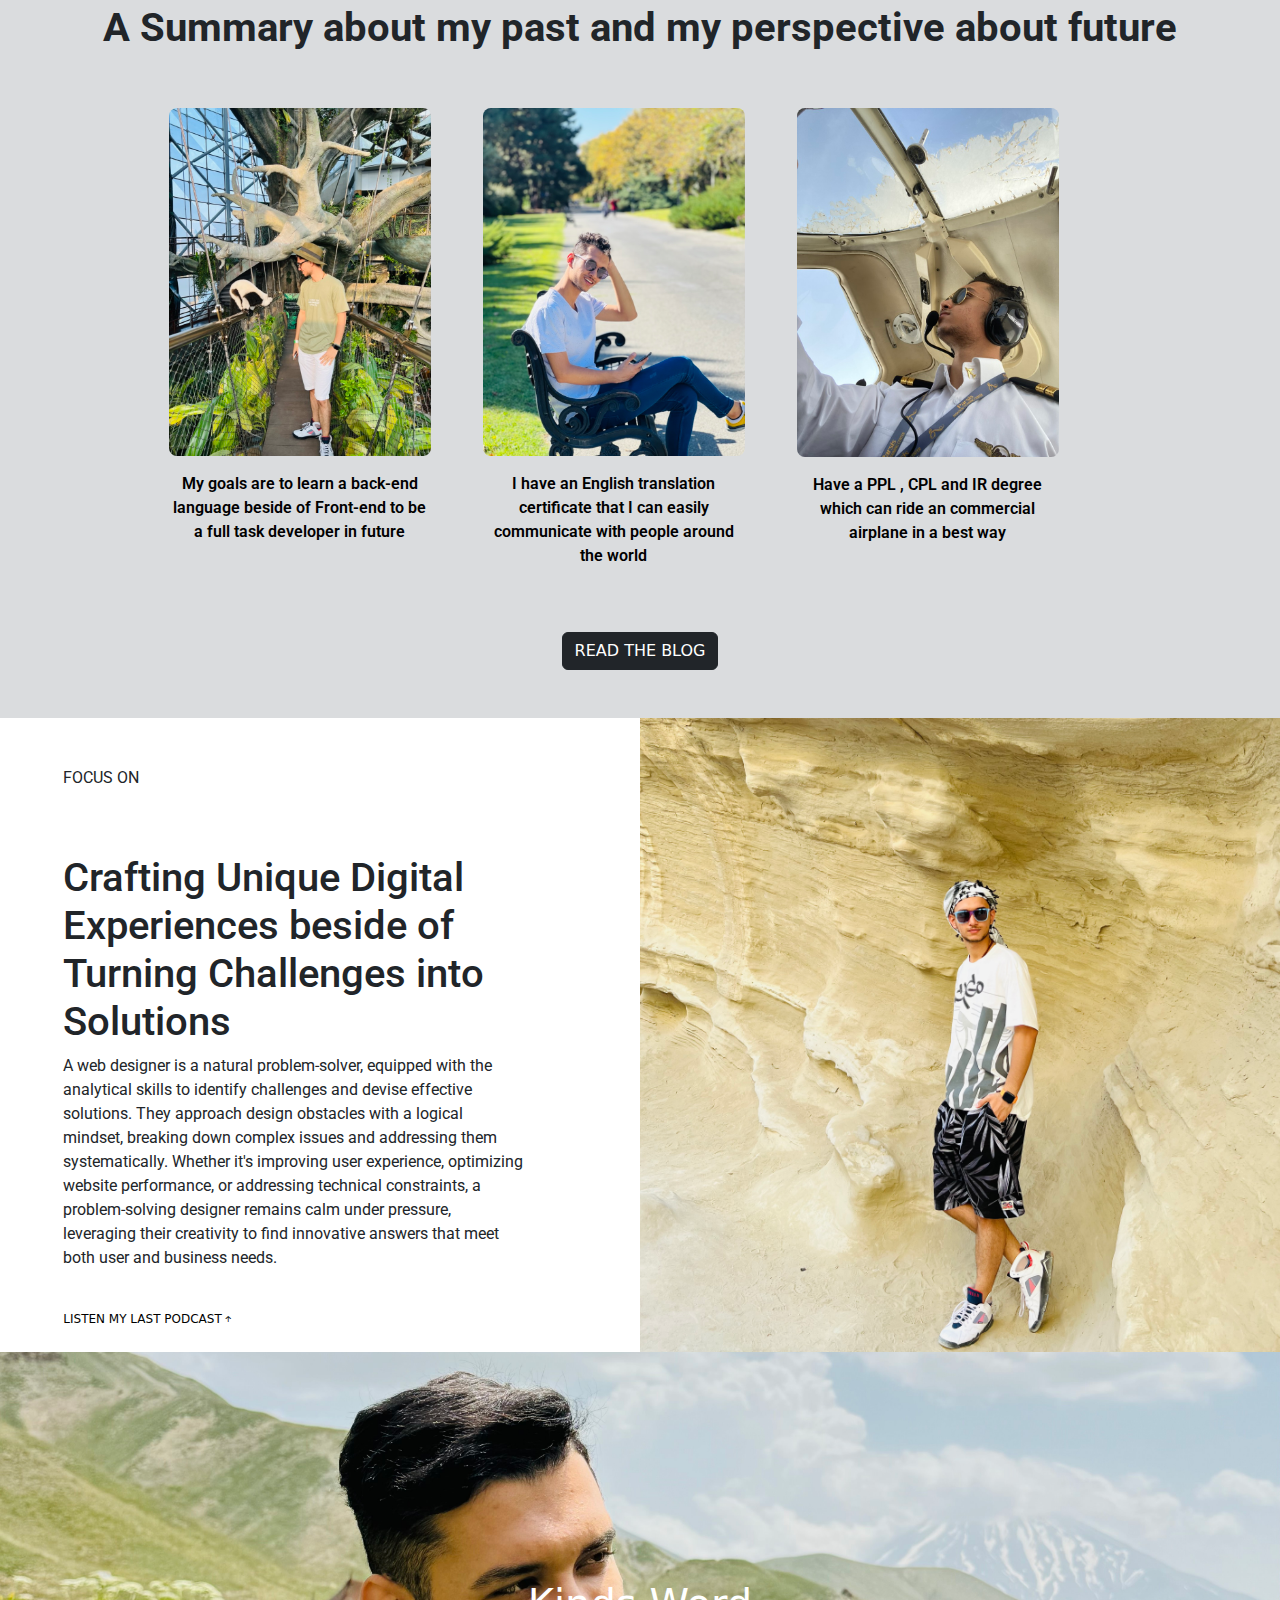
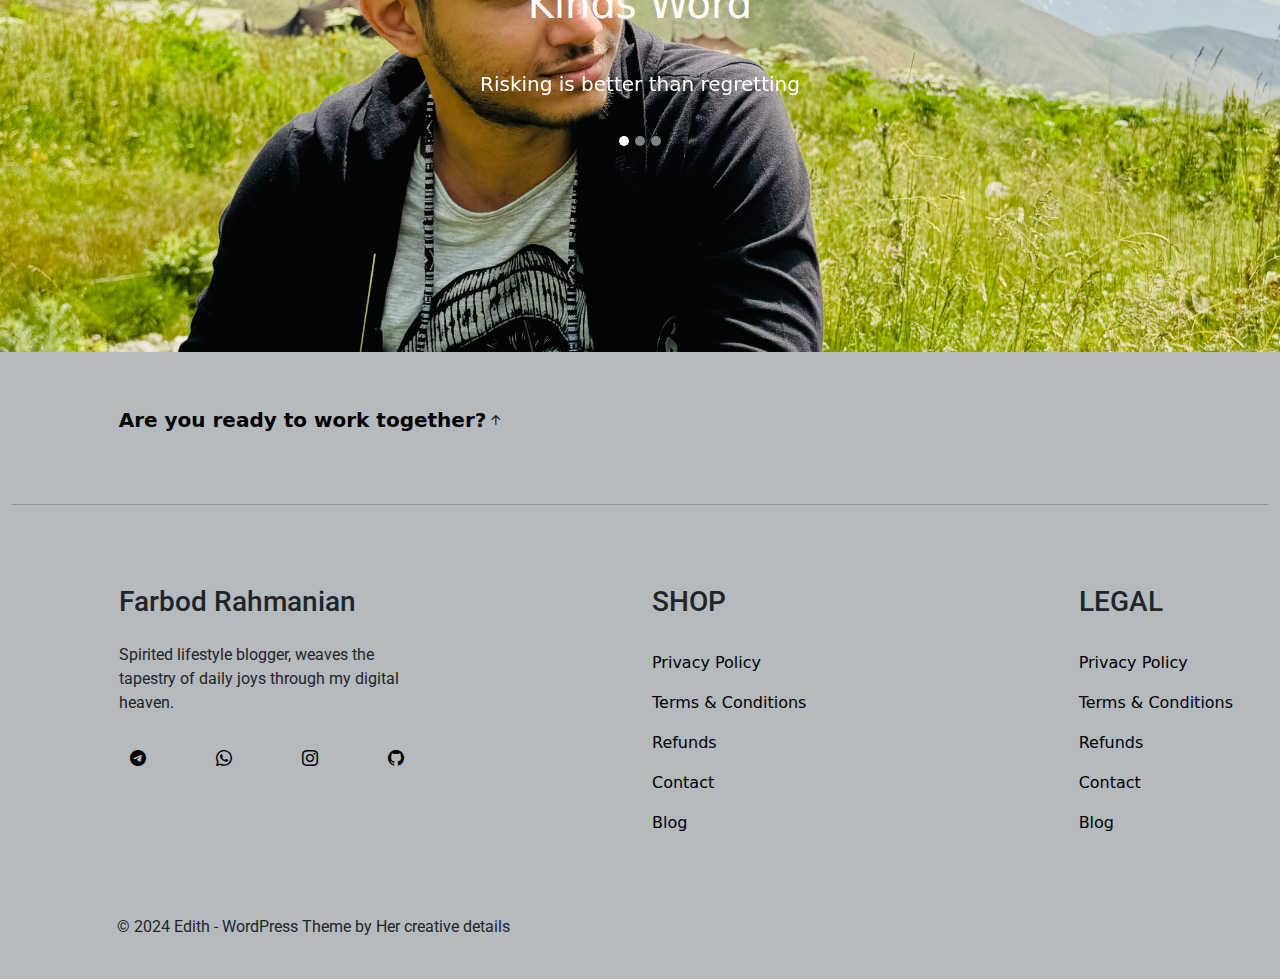
==== commit da245a87: "Edit the Text and Photo" ====
--- a/index.html
+++ b/index.html
@@ -23,11 +23,12 @@
     <div class="container-fluid px-0 ">
         <div class="row mx-0 ">
             <div class="img-background d-flex">
-                <div class="col-12 d-flex flex-column pt-5 justify-content-evenly">
+                <div class="col-12 d-flex flex-column pt-5 mt-5 justify-content-evenly">
                     <div class="col-10 offset-1">
-                        <h2 class="text-center text-white">In the dance of existence, gratitude is the melody that
-                            transforms life’s moments into a symphony of joy.
+                        <h2 class="text-center text-white">One Day You Will Thank Yourself For Never Giving Up
                         </h2>
+                        <P class="text-center text-white fs-4">Farbod Rahmanian</P>
+                        <p class="text-center text-white fs-6">Web Designer</p>
                     </div>
                     <div class="col-4 offset-sm-4 offset-3">
                         <div class=" col-7 offset-5 ">
@@ -280,13 +281,12 @@
                     </div>
                 </nav>
             </div>
-
         </div>
     </div>
     <div class="container-fluid">
         <div class="row d-flex justify-content-around text-center">
             <div class="col-12 py-5 my-5 text-center">
-                <p class="text-center">I AM HONORED TO HAVE BEEN MENTIONED BY</p>
+                <p class="text-center">I AM HONORED TO HAVE A KNOWLEDGE ABOUT :</p>
             </div>
             <div class="col-12 d-flex justify-content-around flex-wrap">
                 <div class="col-md-2 col-6">
@@ -312,20 +312,16 @@
         <div class="row p-md-5 ps-4 ps-md-0 my-5 d-md-flex d-block ">
             <div class="col-md-4 col-12 offset-md-2 pb-5 pb-md-0">
                 <p>FOCUS ON</p>
-                <h3>Lorem ipsum dolor sit amet consectetur adipisicing elit. Deserunt velit in esse corporis quasi
-                    corrupti repellat vitae aliquam omnis praesentium!</h3>
+                <h3>As a motivated and detail-oriented new web designer, I bring a solid foundation in creating responsive, user-centered designs using tools like VS-Code, Bootstrap, and Less & Sass. I have experience designing wireframes, prototypes, and layouts that focus on both aesthetics and functionality.</h3>
                 <div class="col-12 d-flex justify-content-around justify-content-md-start">
                     <a href="#" class="mt-3 text-black"><i class="bi bi-telegram"></i></a>
                     <a href="#" class="ms-5 mt-3 text-black"><i class="bi bi-whatsapp"></i></a>
                     <a href="#" class="ms-5 mt-3 text-black"><i class="bi bi-instagram"></i></a>
                 </div>
             </div>
-            <div class="col-md-4 col-12 offset-md-1 ">
-                <p>Lorem ipsum, dolor sit amet consectetur adipisicing elit. Debitis quae optio esse praesentium, eos
-                    nesciunt dolores expedita sit molestias cum culpa repellat ad quas eum error voluptatum earum, a
-                    eligendi ipsum dolorum nihil, amet distinctio. Laudantium saepe vel quam aliquid?</p>
-                <p class="fw-bold ">Lorem ipsum dolor sit, amet consectetur adipisicing elit. Quasi maxime possimus
-                    cumque laborum velit dolorum repellat alias natus laudantium officia?</p>
+            <div class="col-md-4 col-12 offset-md-1 pt-5 ">
+                <p>With a strong understanding of HTML, CSS, and basic JavaScript, I am eager to collaborate with development teams to ensure smooth design implementation. I am passionate about staying up-to-date with the latest design trends and best practices, and I am excited to apply my creativity and skills to deliver compelling web experiences.</p>
+                <p class="fw-bold ">I’m proficient in working with HTML and CSS to bridge the gap between design and development, ensuring that the final product closely aligns with the initial vision. Additionally, I thrive in collaborative environments, working closely with developers, marketing teams, and stakeholders to meet project goals on time and within budget.</p>
             </div>
         </div>
     </div>
@@ -333,11 +329,8 @@
         <div class="row">
             <div class="col-12 col-xl-5 m-left mb-5 custom-margin1 text-lg-center text-xl-start">
                 <p class="text-uppercase  col-lg-10 offset-lg-1">Newsletter</p>
-                <h2 class=" col-lg-10 offset-lg-1 my-3 pb-4 pb-lg-0 fs-1 fw-bold">Keep in touch</h2>
-                <p class="col-lg-10 offset-lg-1">Sed ut perspiciatis unde omnis iste natus error sit voluptatem
-                    accusantium doloremque laudantium,
-                    totam rem aperiam, eaque ipsa quae ab illo inventore veritatis et quasi architecto beatae vitae
-                    dicta sunt explicabo.</p>
+                <h2 class=" col-lg-10 offset-lg-1 my-3 pb-4 pb-lg-0 fs-1 fw-bold">Keep In Touch</h2>
+                <p class="col-lg-10 offset-lg-1">Let’s collaborate! I’m always open to exciting design projects or creative partnerships. Feel free to reach out!</p>
             </div>
             <form action="#" method="get" autocomplete="off"
                 class="col-xl-6 col-12 d-flex justify-content-around align-items-center mb-xl-5 custom-margin2 flex-wrap float-xl-start">
@@ -359,19 +352,16 @@
                     <h2 class="fs-1">My values</h2>
                 </div>
                 <div class="pb-5 pb-lg-0">
-                    <h3 class="pb-3 pb-lg-0">I’m an honest person.</h3>
-                    <p>Temporibus autem quibusdam et aut officiis debitis aut rerum necessitatibus saepe eveniet ut et
-                        voluptates repudiandae sint et molestiae non recusandae.</p>
+                    <h3 class="pb-3 pb-lg-0">I’m a creative person.</h3>
+                    <p>A creative web designer is always experimenting with new ideas, staying on top of design trends, and pushing boundaries to bring fresh concepts to life. They draw inspiration from various sources, such as art, nature, and even everyday life, and then apply those ideas in a digital format. Creativity also means being open-minded and flexible, able to adapt designs based on client feedback or evolving project requirements while still delivering something unique and engaging</p>
                 </div>
                 <div class="pb-5 pb-lg-0">
-                    <h3 class="pb-3 pb-lg-0">Simplicity is the basis of all my work.</h3>
-                    <p>Temporibus autem quibusdam et aut officiis debitis aut rerum necessitatibus saepe eveniet ut et
-                        voluptates repudiandae sint et molestiae non recusandae.</p>
+                    <h3 class="pb-3 pb-lg-0">Famous as a problem solver in Wen Design</h3>
+                    <p>Problem-solving involves thinking critically, adapting quickly to changing requirements, and always looking for ways to improve the user journey. Whether it’s fixing bugs, optimizing for responsiveness, or designing around constraints, a web designer who excels in problem-solving doesn't just stop at identifying issues—they proactively develop thoughtful, effective solutions that enhance both the user experience and project goals.</p>
                 </div>
                 <div class="pb-5 pb-lg-0">
-                    <h3 class="pb-3 pb-lg-0">I like kind people.</h3>
-                    <p>Temporibus autem quibusdam et aut officiis debitis aut rerum necessitatibus saepe eveniet ut et
-                        voluptates repudiandae sint et molestiae non recusandae.</p>
+                    <h3 class="pb-3 pb-lg-0">I like to Collaborating .</h3>
+                    <p>Loving to collaborate means thriving in team environments and valuing the input of others to create the best possible outcomes. A web designer who enjoys collaboration seeks out opportunities to work closely with developers, marketing teams, project managers, and clients to ensure that the design vision aligns with the overall goals. This kind of designer understands that the best results come from combining different perspectives and skill sets.</p>
                 </div>
                 <div class="pb-5 pb-lg-0">
                     <a href="#" class="text-black ">view my offerings<i class="bi bi-arrow-up-short"></i></a>
@@ -379,28 +369,25 @@
             </div>
             <div class="col-12 d-flex justify-content-center m-t"><img src="images/2.png" class="img-logo"></div>
             <div class="col-10 offset-1 offset-md-0 col-md-12 d-flex justify-content-center mt-md-5 mt-4 text-center">
-                <h2 class="fs-1 fw-bold">I try to tell our stories with the passion that distinguishes me</h2>
+                <h2 class="fs-1 fw-bold">A Summary about my past and my perspective about future</h2>
             </div>
             <div class="col-12 d-flex text-center justify-content-center flex-wrap mt-5">
                 <a href="#" class="col-md-4 offset-md-1 col-xl-3 col-10 offset-1 offset-xl-0">
                     <article class="col-xl-10 col-md-11 col-11">
                         <img src="images/6.jpeg" class="w-100 rounded-3">
-                        <p class="fw-semibold text-center pt-3">Ut enim ad minima veniam, quis nostrum exercitationem
-                            ullam corporis suscipit laboriosam</p>
+                        <p class="fw-semibold text-center pt-3">My goals are to learn a back-end language beside of Front-end to be a full task developer in future </p>
                     </article>
                 </a>
                 <a href="#" class="col-md-4 offset-md-2 col-xl-3 col-10 offset-1 offset-xl-0">
                     <article class="col-xl-10 col-md-11 col-11">
                         <img src="images/7.jpeg" class="w-100 rounded-3">
-                        <p class="fw-semibold text-center pt-3">Neque porro quisquam est, qui dolorem ipsum quia dolor
-                            sit amet</p>
+                        <p class="fw-semibold text-center pt-3">I have an English translation certificate that I can easily communicate with people around the world</p>
                     </article>
                 </a>
                 <a href="#" class="col-md-4 col-xl-3 col-10 offset-1 offset-xl-0 pt-lg-5 pt-xl-0">
                     <article class="col-xl-10 col-md-11 col-11">
                         <img src="images/8.jpeg" class="w-100 rounded-3">
-                        <p class="fw-semibold text-center pt-3">Temporibus autem quibusdam et aut officiis debitis aut
-                            rerum necessitatibus saepe eveniet</p>
+                        <p class="fw-semibold text-center pt-3">Have a PPL , CPL and IR degree which can ride an commercial airplane in a best way  </p>
                     </article>
                 </a>
             </div>
@@ -411,23 +398,15 @@
     </div>
     <div class="container-fluid">
         <div class="row">
-            <div
-                class="col-md-6 col-12 d-flex flex-column flex-wrap justify-content-center my-auto order-2 order-md-first">
+            <div class="col-md-6 col-12 d-flex flex-column flex-wrap justify-content-center my-auto order-2 order-md-first">
                 <div class="col-10 offset-1 col-md-12  d-flex justify-content-start">
                     <p class="text-uppercase py-5">focus on</p>
                 </div>
                 <div class="col-10 offset-1 col-md-12  d-flex justify-content-start">
-                    <h2 class="col-md-9 col-12 fs-1 ">With an unwavering passion for gratitude, I transform life’s
-                        simple moments into
-                        inspiring narratives, inviting readers to embrace the beauty in every day.</h2>
+                    <h2 class="col-md-9 col-12 fs-1 ">Crafting Unique Digital Experiences beside of Turning Challenges into Solutions</h2>
                 </div>
                 <div class="col-10 offset-1 col-md-12  d-flex justify-content-start">
-                    <p class="col-md-9 col-12 ">Lorem ipsum dolor sit amet, consectetur adipiscing elit, sed do eiusmod
-                        tempor
-                        incididunt ut labore et dolore magna aliqua. Ut enim ad minim veniam, quis nostrud exercitation
-                        ullamco laboris nisi ut aliquip ex ea commodo consequat. Sed ut perspiciatis unde omnis iste
-                        natus error sit voluptatem accusantium doloremque laudantium, totam rem aperiam, eaque ipsa quae
-                        ab illo inventore veritatis et quasi architecto beatae vitae dicta sunt explicabo.</p>
+                    <p class="col-md-9 col-12 ">A web designer is a natural problem-solver, equipped with the analytical skills to identify challenges and devise effective solutions. They approach design obstacles with a logical mindset, breaking down complex issues and addressing them systematically. Whether it's improving user experience, optimizing website performance, or addressing technical constraints, a problem-solving designer remains calm under pressure, leveraging their creativity to find innovative answers that meet both user and business needs.</p>
                 </div>
                 <div class="col-10 offset-1 col-md-12  d-flex justify-content-start py-4"><a href="#"
                         class="text-uppercase font-custom1">listen my last podcast<i
@@ -437,30 +416,27 @@
         </div>
     </div>
     <div class="container-fluid">
-        <div class="row img-background1 d-flex flex-column justify-content-center">
+        <div class="row img-background1 d-flex flex-column justify-content-around">
             <div class="col-12">
-                <div class="col-12 d-flex justify-content-center mb-custom1">
-                    <h4 class="fs-1">Kinds Word</h4>
+                <div class="col-12 d-flex justify-content-center pt-5 mb-custom1">
+                    <h4 class="fs-1 text-white">Kinds Word</h4>
                 </div>
                 <div>
                     <div id="carouselExampleCaptions" class="carousel slide">
                         <div class="carousel-inner t">
                             <div class="carousel-item active custom-h">
-                                <div class="carousel-caption py-0 font-s">
-                                    <h5>First slide label</h5>
-                                    <p>Some representative placeholder content for the first slide.</p>
+                                <div class="carousel-caption py-5 font-s">
+                                    <h5>Risking is better than regretting</h5>
                                 </div>
                             </div>
                             <div class="carousel-item custom-h">
-                                <div class="carousel-caption pb-0 font-s">
-                                    <h5>Second slide label</h5>
-                                    <p>Some representative placeholder content for the second slide.</p>
+                                <div class="carousel-caption pb-5 font-s">
+                                    <h5>Old ways won't open new doors</h5>
                                 </div>
                             </div>
                             <div class="carousel-item custom-h">
-                                <div class="carousel-caption pb-0 font-s">
-                                    <h5>Third slide label</h5>
-                                    <p>Some representative placeholder content for the third slide.</p>
+                                <div class="carousel-caption pb-5 font-s">
+                                    <h5>Don't Stop until You Proud</h5>
                                 </div>
                             </div>
                         </div>
--- a/css/index.css
+++ b/css/index.css
@@ -7,7 +7,7 @@
     color: rgb(0, 0, 0);
 }
 .bg-custom {
-    background-color: rgb(125, 207, 183);
+    background-color: rgb(125, 207, 183 );
     height: 80px;
 }
 
@@ -16,13 +16,23 @@
 }
 
 .img-background {
-    background-image: url("../images/1.jpeg");
+    background-image: url("../images/10.jpg");
     height: 600px;
     display: block;
 }
 
 .img-background1 {
+    background-image: url("../images/15.jpg");
+    height: 600px;
+    display: block;
+}
+.img-background2{
     background-image: url("../images/1.jpeg");
+    height: 600px;
+    display: block;
+}
+.img-background3{
+    background-image: url("../images/14.jpg");
     height: 600px;
     display: block;
 }
@@ -78,9 +88,11 @@
     width: 100%;
     height: 45px;
 }
-
 .bg-img {
     background-image: url("../images/9.jpg");
+}
+.bg-img1 {
+    background-image: url("../images/13.jpg");
 }
 
 .circle-but {
@@ -107,7 +119,7 @@
 }
 
 .custom-font-size {
-    font-size: 8px;
+    font-size: 12px;
 }
 
 .custom-h {
@@ -117,11 +129,11 @@
 .font-custom1 {
     font-size: 12px;
 }
-.mb-custom1{
-    margin-bottom: 80px;
-}
 .font-s{
     font-size: calc(12px + 0.5vw);
+}
+.custom-h1{
+    height: 40px;
 }
 @media all and (max-width:767px) {
     .bg-img {
@@ -155,6 +167,9 @@
     .custom-margin1 {
         margin-top: 96px;
     }
+    .mb-custom1{
+        margin-bottom: 96px;
+    }
 }
 @media all and (min-width:992px) and (max-width:1199px){
     
@@ -173,4 +188,7 @@
     .custom-margin2 {
         margin-top: 0px;
     }
+    .mb-custom1{
+        margin-bottom: 0px;
+    }
 }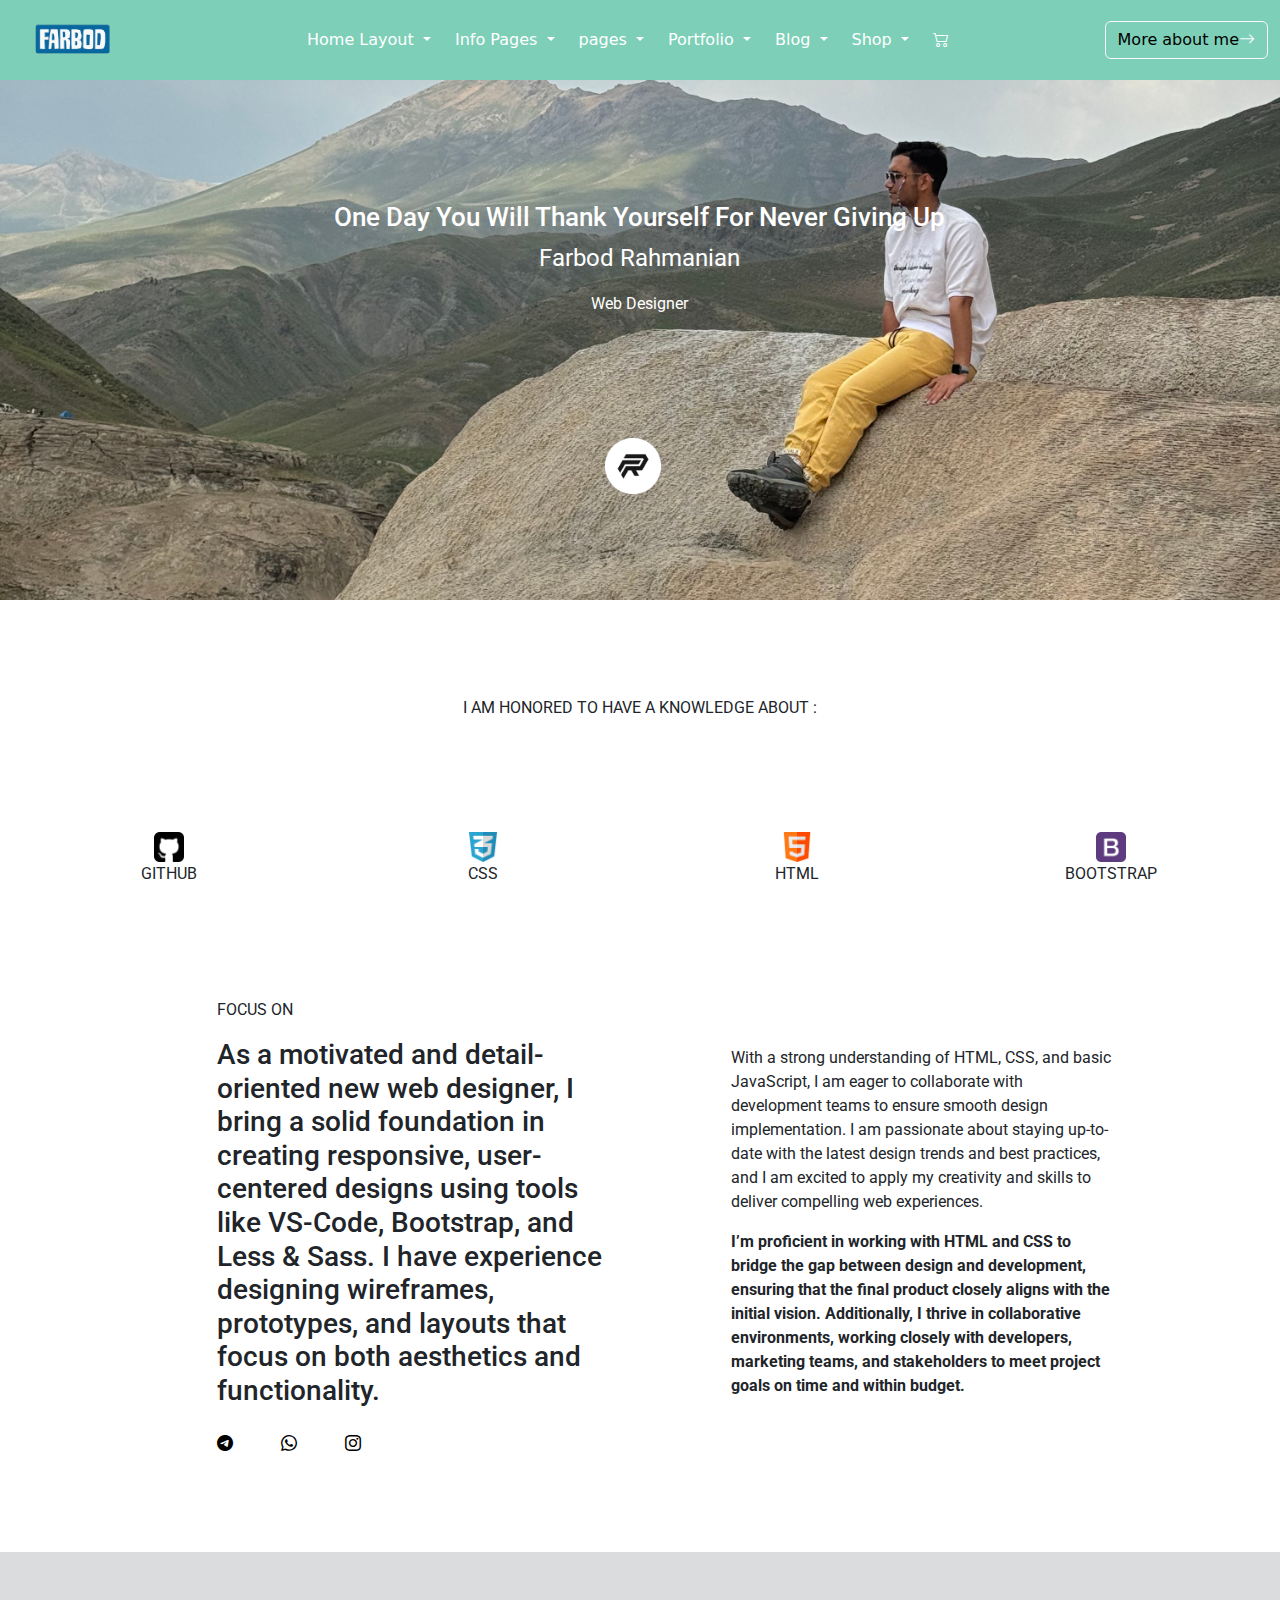
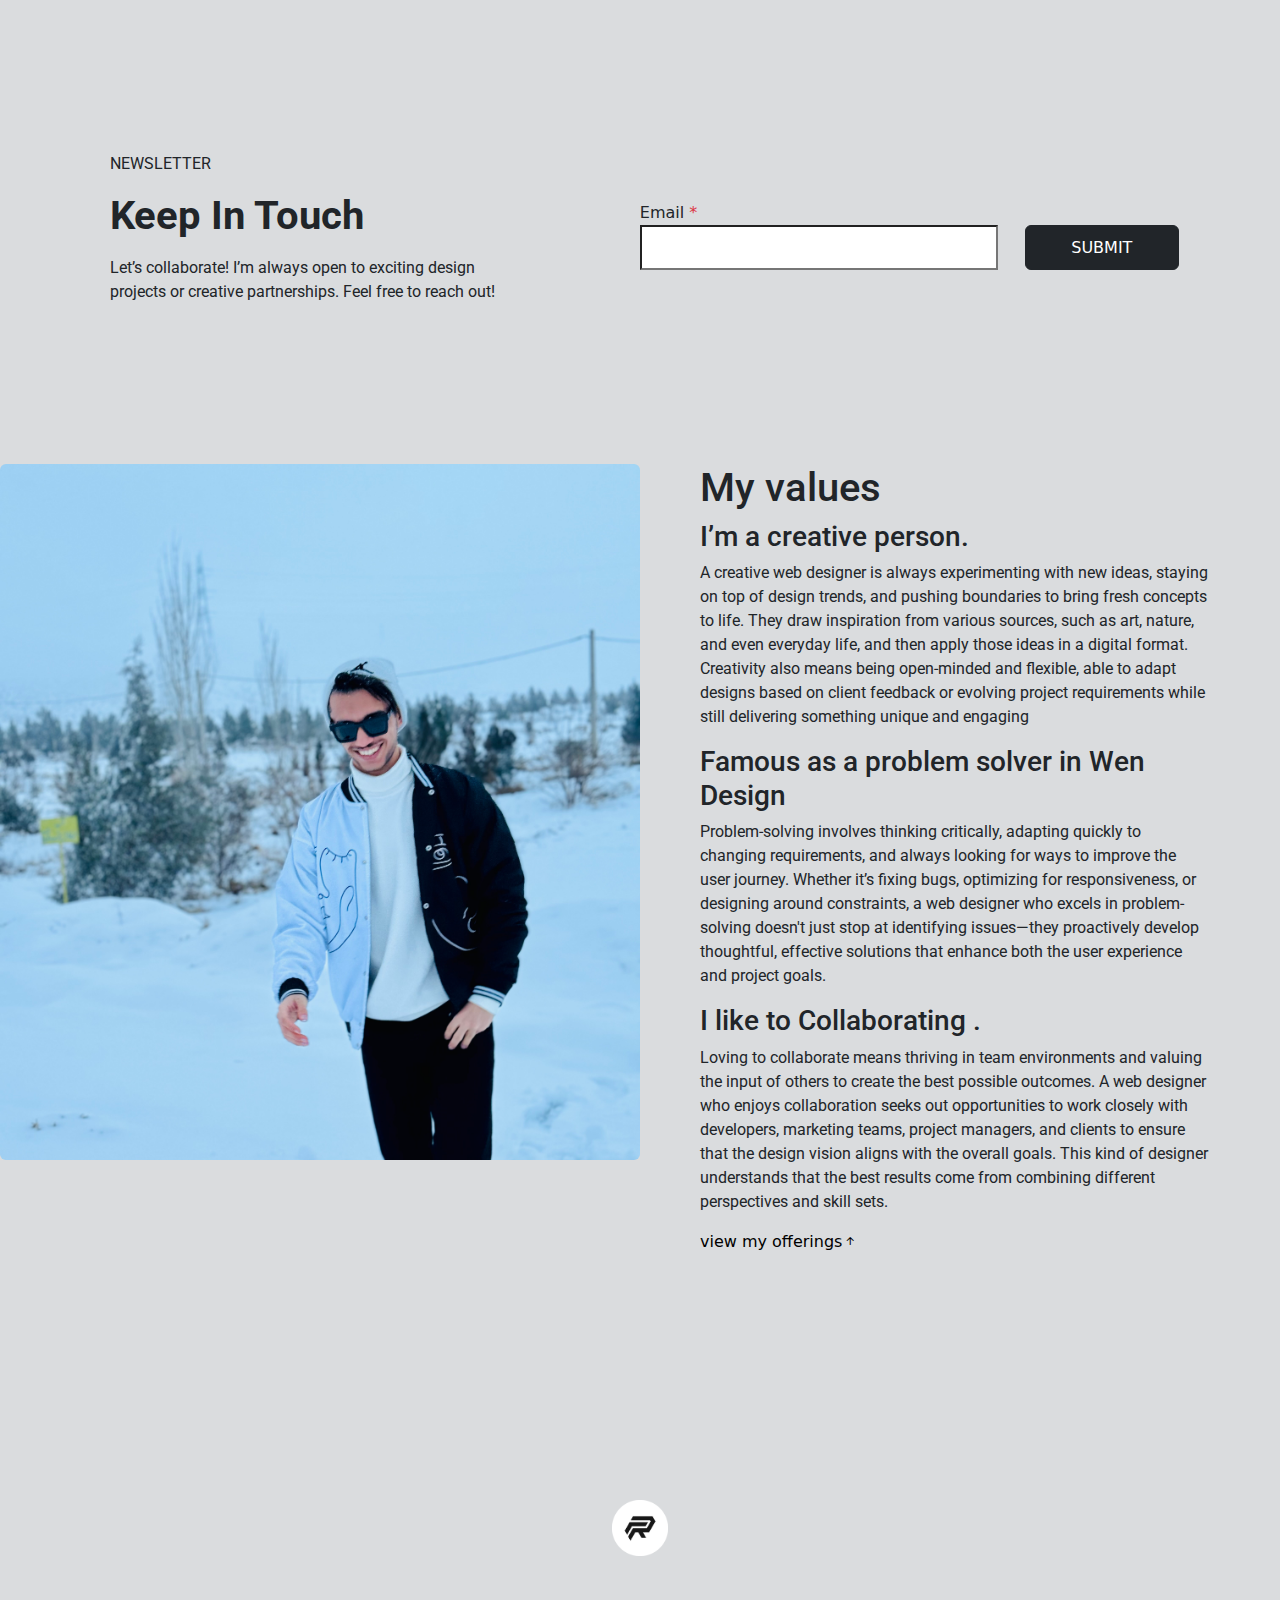
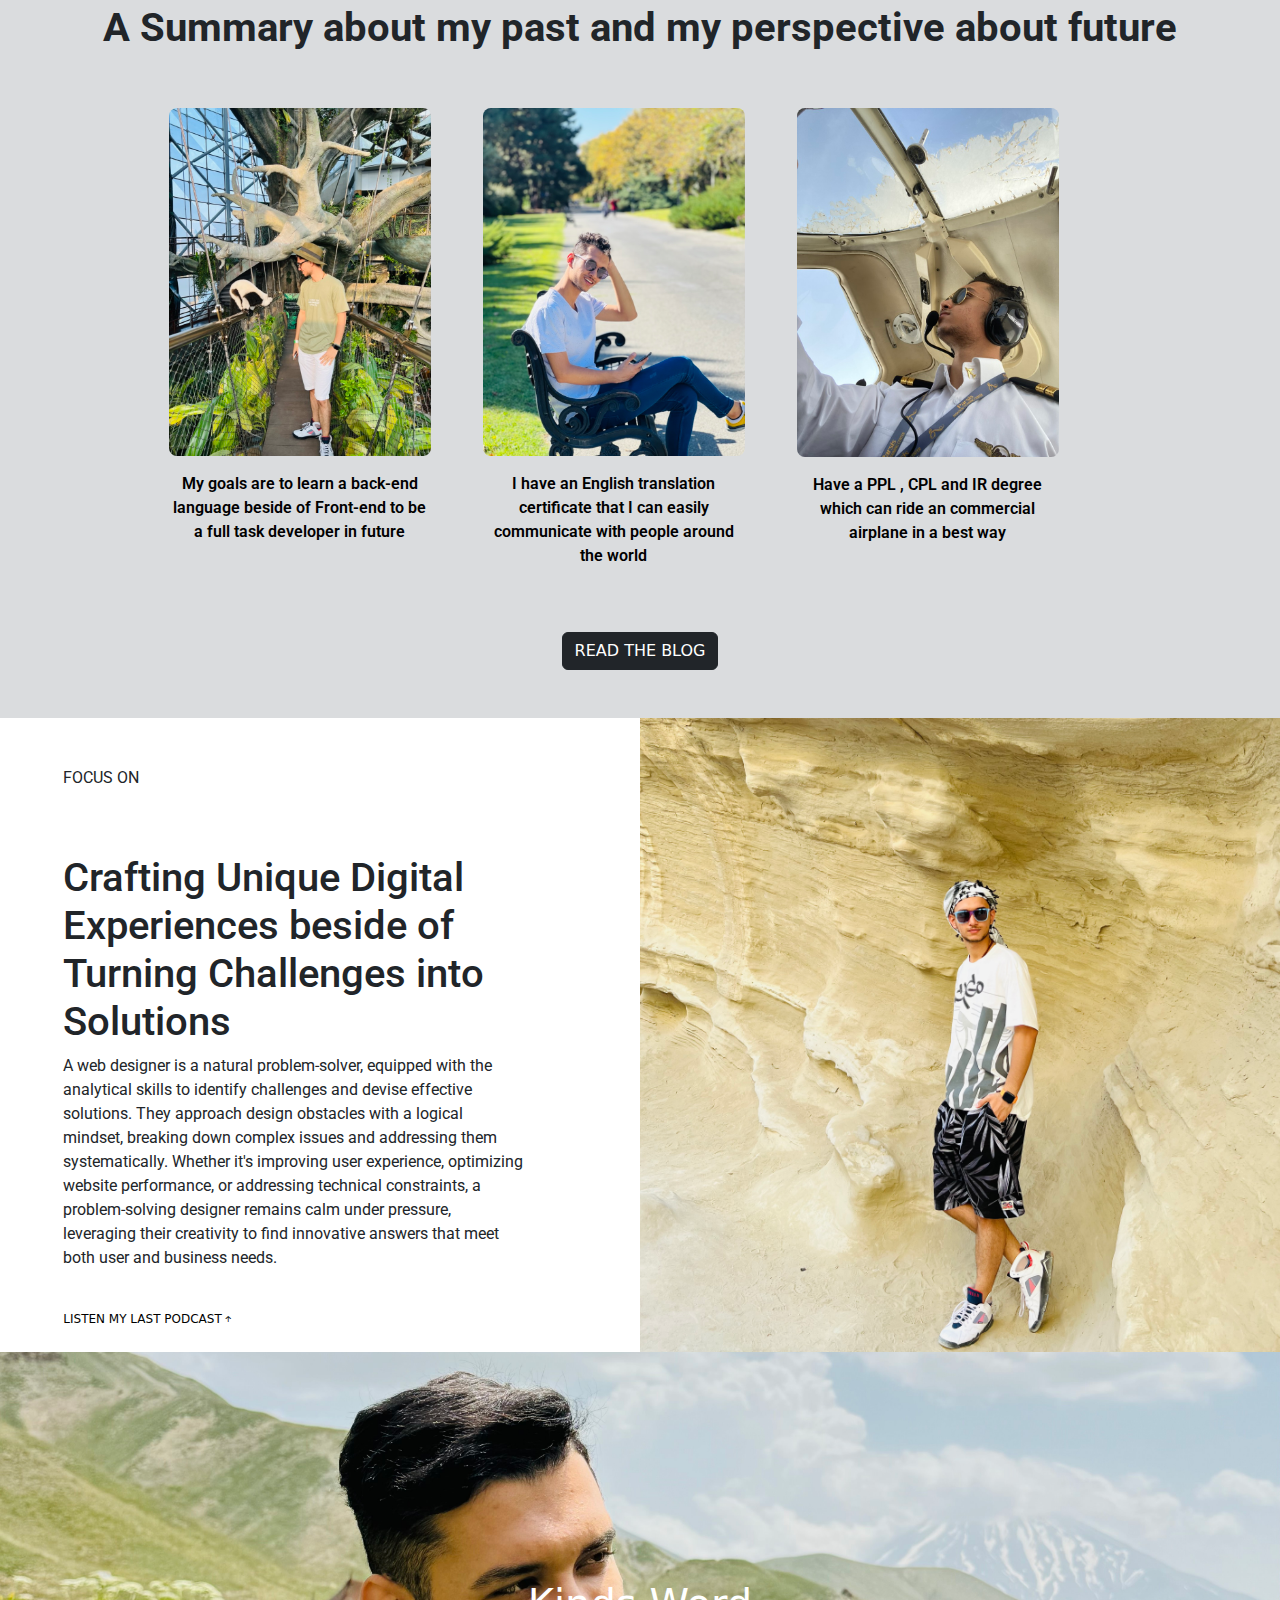
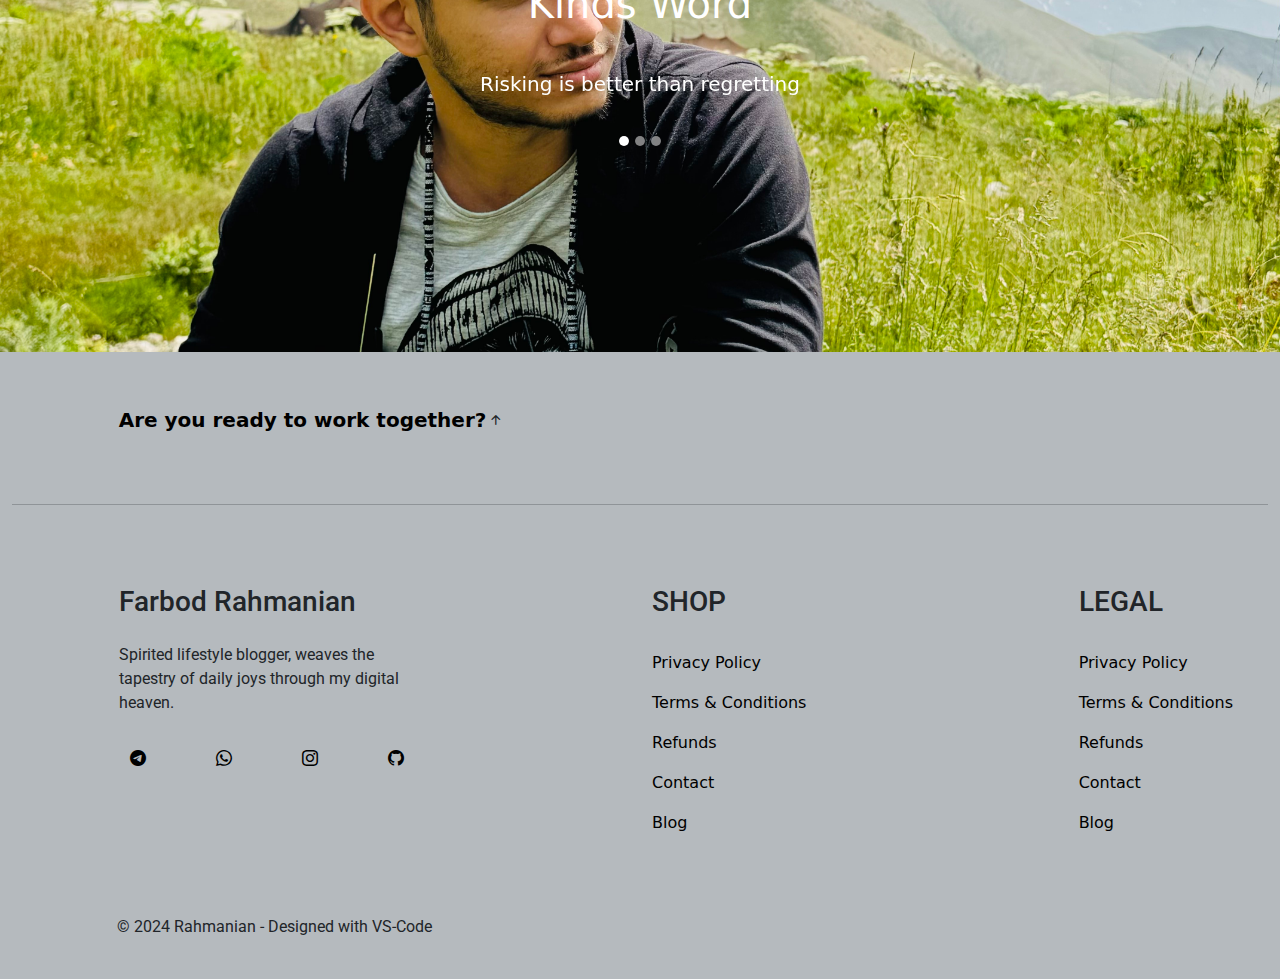
==== commit c84bbc0c: "Finally Edit" ====
--- a/index.html
+++ b/index.html
@@ -113,7 +113,7 @@
                                             <hr>
                                             <a href="#" class="text-white">FAQs</a>
                                             <hr>
-                                            <a href="#" class="text-white">Instagram Link</a>
+                                            <a href="https://www.instagram.com/farbod__rh?igsh=MWxrYXpuZHZ1ZHVhMA%3D%3D&utm_source=qr" class="text-white">Instagram Link</a>
                                             <hr>
                                             <a href="#" class="text-white">Newsletter</a>
                                             <hr>
@@ -182,12 +182,12 @@
                                 </div>
                             </div>
                             <div class="col-12 d-block d-lg-none justify-content-start ps-3 pt-5">
-                                <a href="#" class="mt-3 text-white"><i class="bi bi-telegram"></i></a>
+                                <a href="https://telegram.me/Farbod_Rh7" class="mt-3 text-white"><i class="bi bi-telegram"></i></a>
                                 <a href="#" class="ms-5 mt-3 text-white"><i class="bi bi-whatsapp"></i></a>
-                                <a href="#" class="ms-5 mt-3 text-white"><i class="bi bi-instagram"></i></a>
+                                <a href="https://www.instagram.com/farbod__rh?igsh=MWxrYXpuZHZ1ZHVhMA%3D%3D&utm_source=qr" class="ms-5 mt-3 text-white"><i class="bi bi-instagram"></i></a>
                             </div>
                             <div class="d-flex justify-content-center pt-5">
-                                <button type="button" class="btn btn-outline-light d-block d-lg-none">More about me<i
+                                <button type="button" class="btn btn-outline-light d-block d-lg-none"><a href="pages/page2.html"> More about me</a><i
                                         class="bi bi-arrow-right"></i>
                                 </button>
                             </div>
@@ -274,7 +274,7 @@
                             </div>
                         </div>
                         <div class="d-none d-lg-flex justify-content-start">
-                            <button type="button" class="btn btn-outline-light">More about me<i
+                            <button type="button" class="btn btn-outline-light"><a href="pages/page2.html"> More about me</a><i
                                     class="bi bi-arrow-right"></i>
                             </button>
                         </div>
@@ -314,9 +314,9 @@
                 <p>FOCUS ON</p>
                 <h3>As a motivated and detail-oriented new web designer, I bring a solid foundation in creating responsive, user-centered designs using tools like VS-Code, Bootstrap, and Less & Sass. I have experience designing wireframes, prototypes, and layouts that focus on both aesthetics and functionality.</h3>
                 <div class="col-12 d-flex justify-content-around justify-content-md-start">
-                    <a href="#" class="mt-3 text-black"><i class="bi bi-telegram"></i></a>
+                    <a href="https://telegram.me/Farbod_Rh7" class="mt-3 text-black"><i class="bi bi-telegram"></i></a>
                     <a href="#" class="ms-5 mt-3 text-black"><i class="bi bi-whatsapp"></i></a>
-                    <a href="#" class="ms-5 mt-3 text-black"><i class="bi bi-instagram"></i></a>
+                    <a href="https://www.instagram.com/farbod__rh?igsh=MWxrYXpuZHZ1ZHVhMA%3D%3D&utm_source=qr" class="ms-5 mt-3 text-black"><i class="bi bi-instagram"></i></a>
                 </div>
             </div>
             <div class="col-md-4 col-12 offset-md-1 pt-5 ">
@@ -467,10 +467,10 @@
                     <h3 class=" pb-3">Farbod Rahmanian</h3>
                     <p>Spirited lifestyle blogger, weaves the tapestry of daily joys through my digital heaven.</p>
                     <div class="col-12 d-flex justify-content-md-around justify-content-start">
-                        <a href="#" class="mt-3 text-black"><i class="bi bi-telegram"></i></a>
+                        <a href="https://telegram.me/Farbod_Rh7" class="mt-3 text-black"><i class="bi bi-telegram"></i></a>
                         <a href="#" class="ms-5 mt-3 text-black"><i class="bi bi-whatsapp"></i></a>
-                        <a href="#" class="ms-5 mt-3 text-black"><i class="bi bi-instagram"></i></a>
-                        <a href="#" class="ms-5 mt-3 text-black"><i class="bi bi-github"></i></a>
+                        <a href="https://www.instagram.com/farbod__rh?igsh=MWxrYXpuZHZ1ZHVhMA%3D%3D&utm_source=qr" class="ms-5 mt-3 text-black"><i class="bi bi-instagram"></i></a>
+                        <a href="https://github.com/Farbod-Rahmanian" class="ms-5 mt-3 text-black"><i class="bi bi-github"></i></a>
                     </div>
                 </div>
                 <div class="col-md-2 offset-md-2 col-10 offset-2 d-flex flex-column custom-pad ">
@@ -491,7 +491,7 @@
                 </div>
             </div>
             <div class="col-md-10 offset-md-1 col-10 offset-1 pb-4">
-                <p>© 2024 Edith - WordPress Theme by Her creative details</p>
+                <p>© 2024 Rahmanian - Designed with VS-Code</p>
             </div>
         </div>
     </footer>
--- a/css/index.css
+++ b/css/index.css
@@ -93,6 +93,7 @@
 }
 .bg-img1 {
     background-image: url("../images/13.jpg");
+    height: 500px;
 }
 
 .circle-but {
